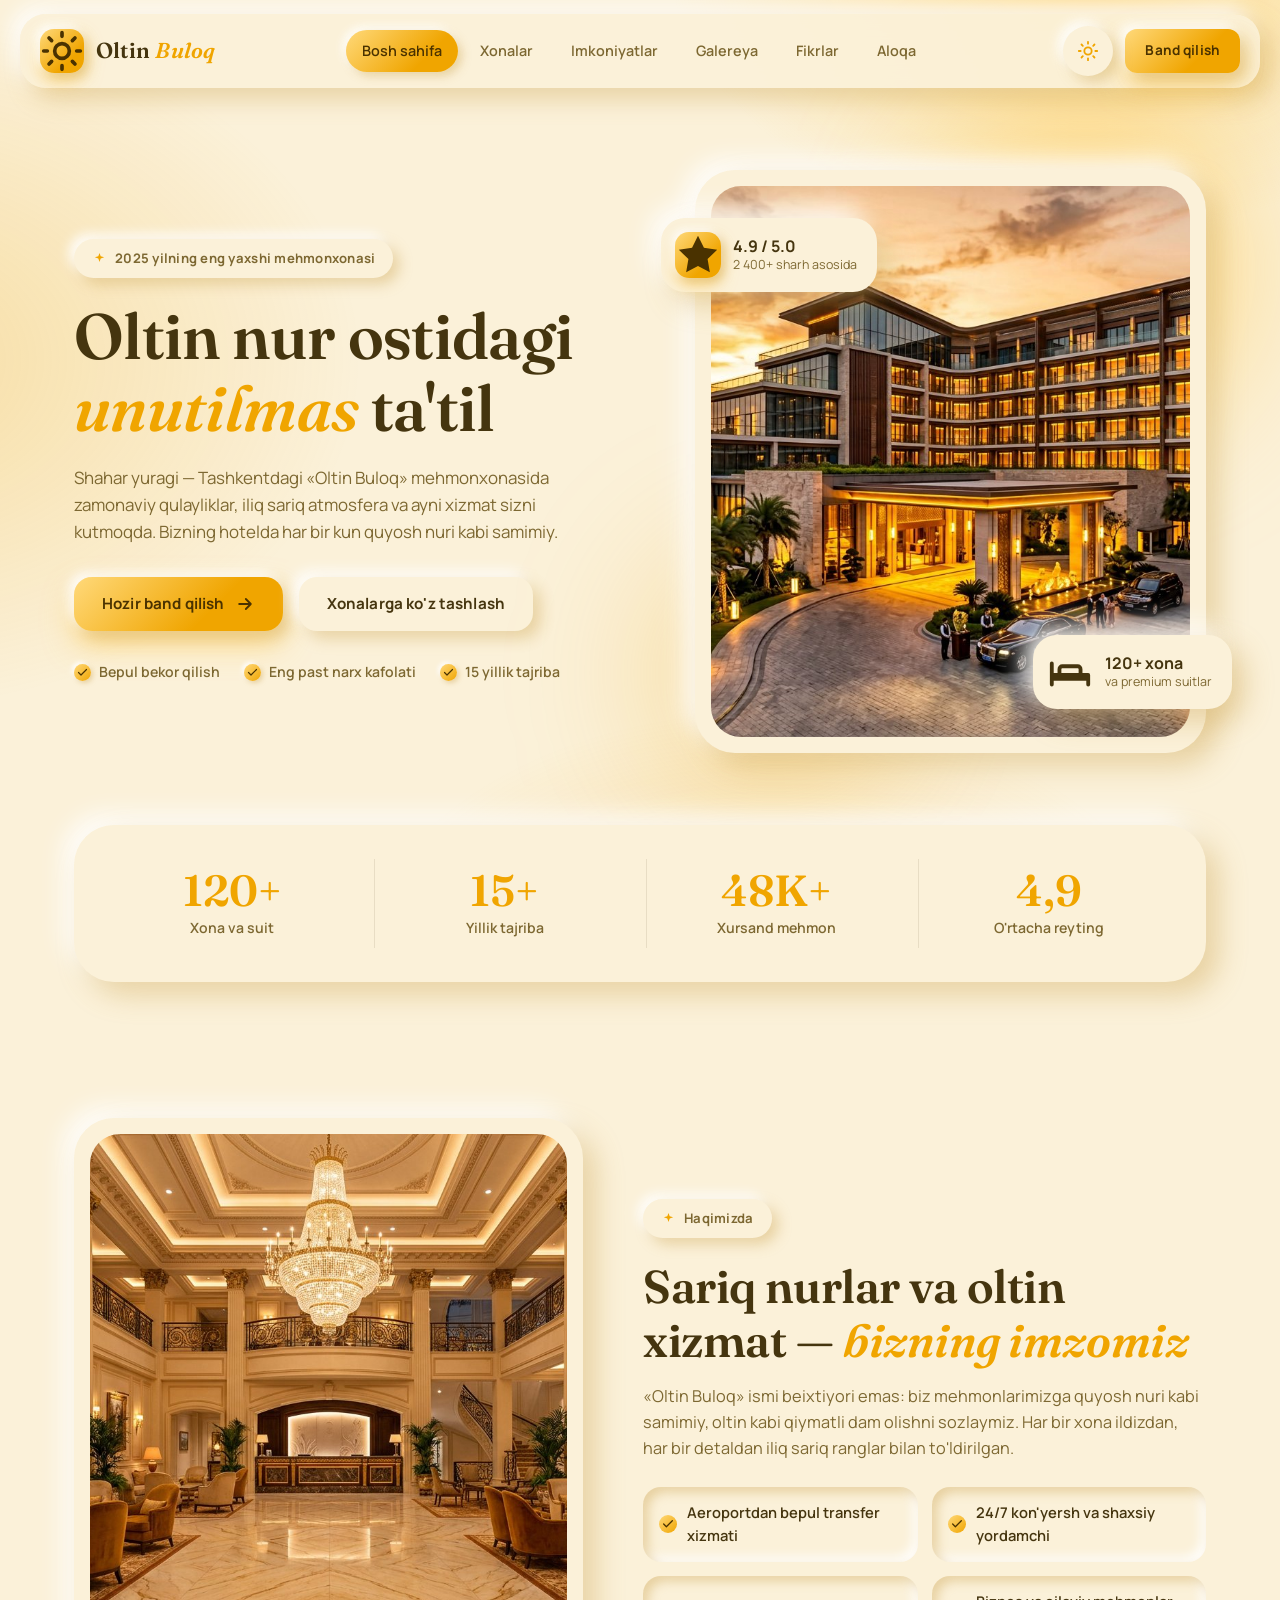
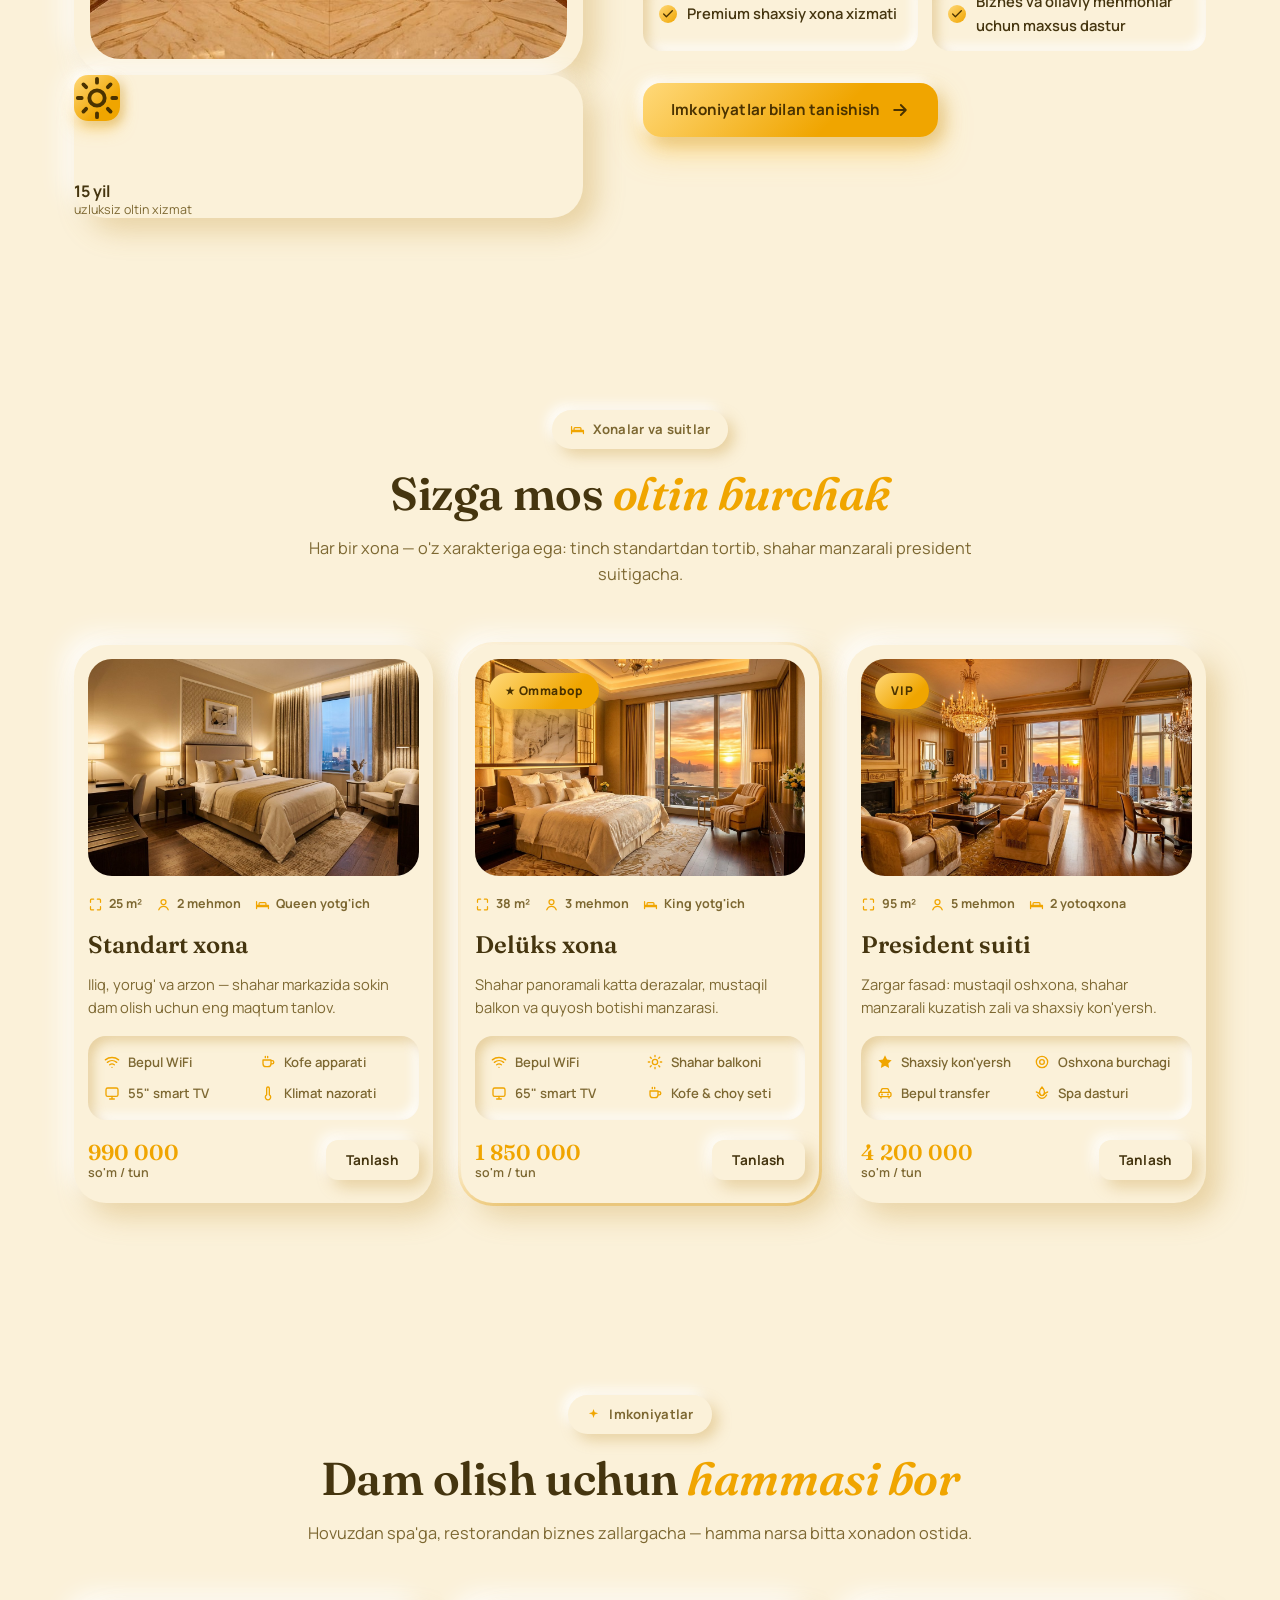
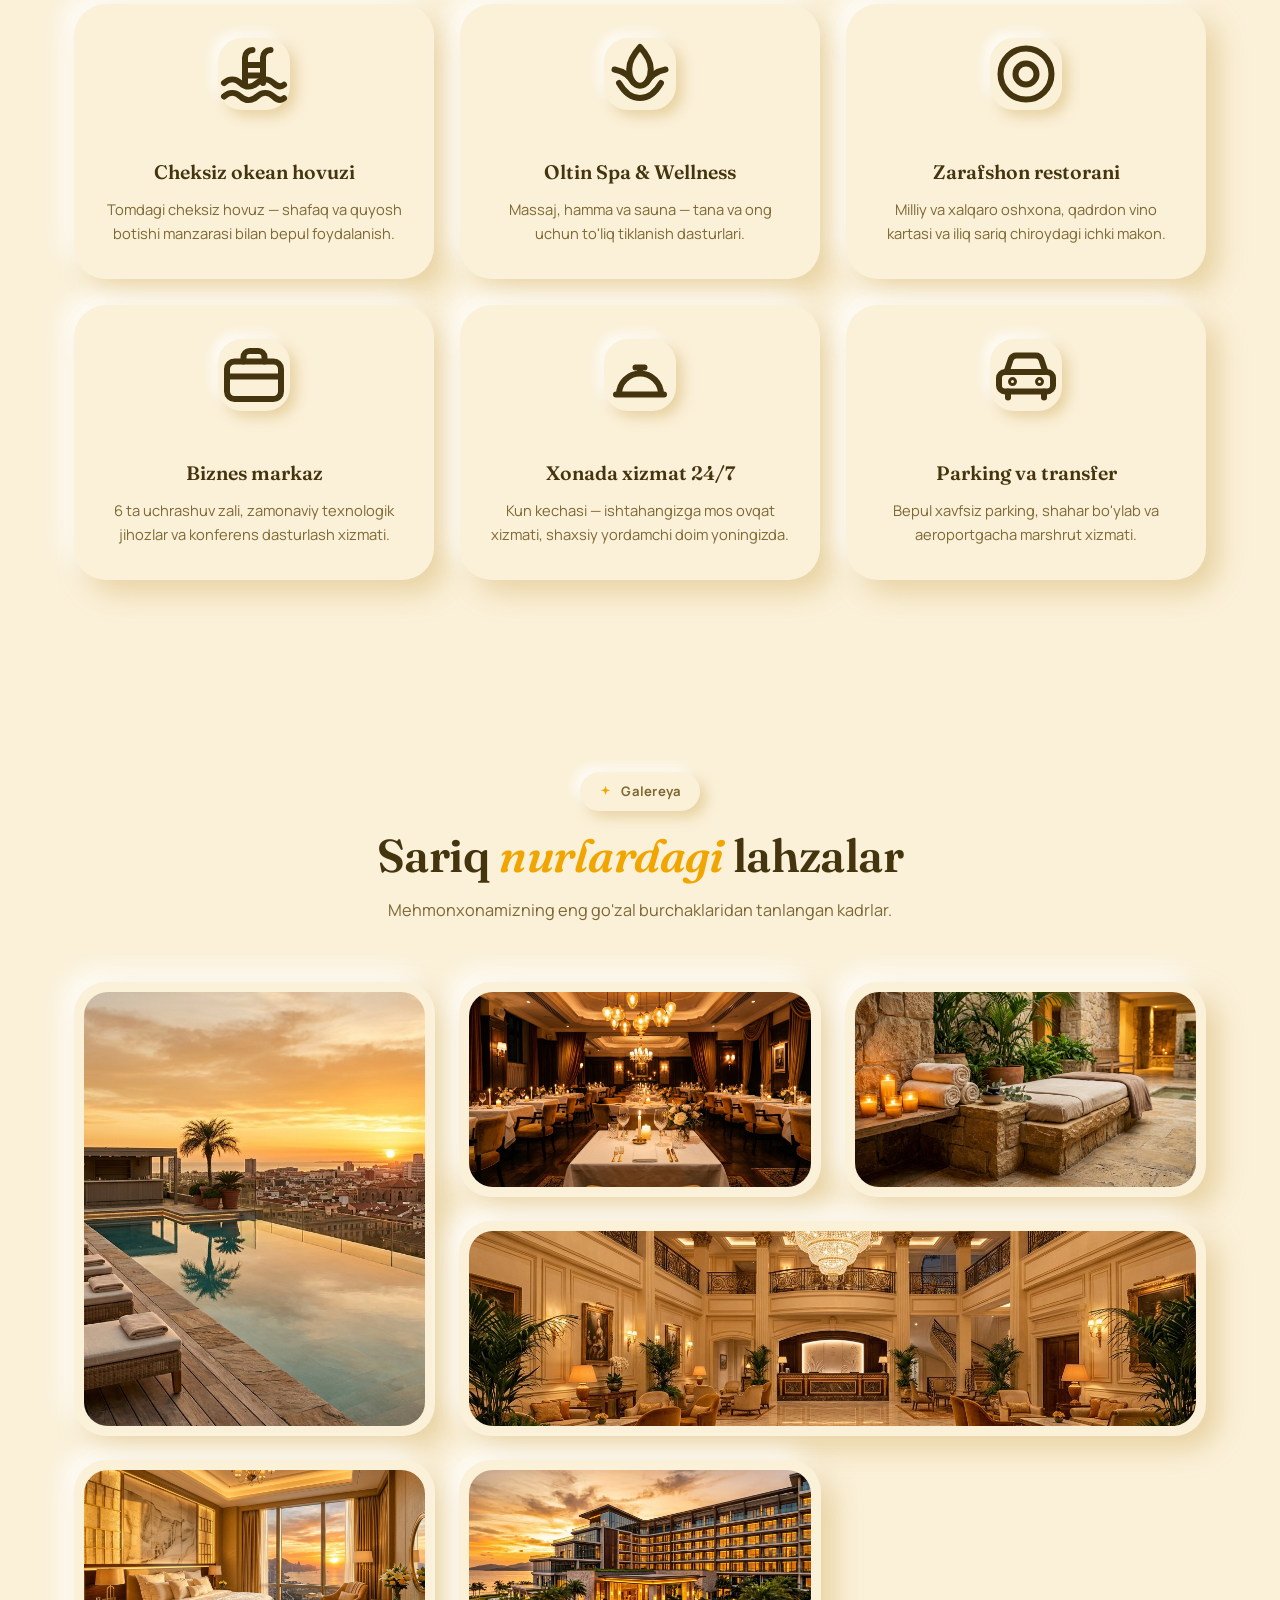
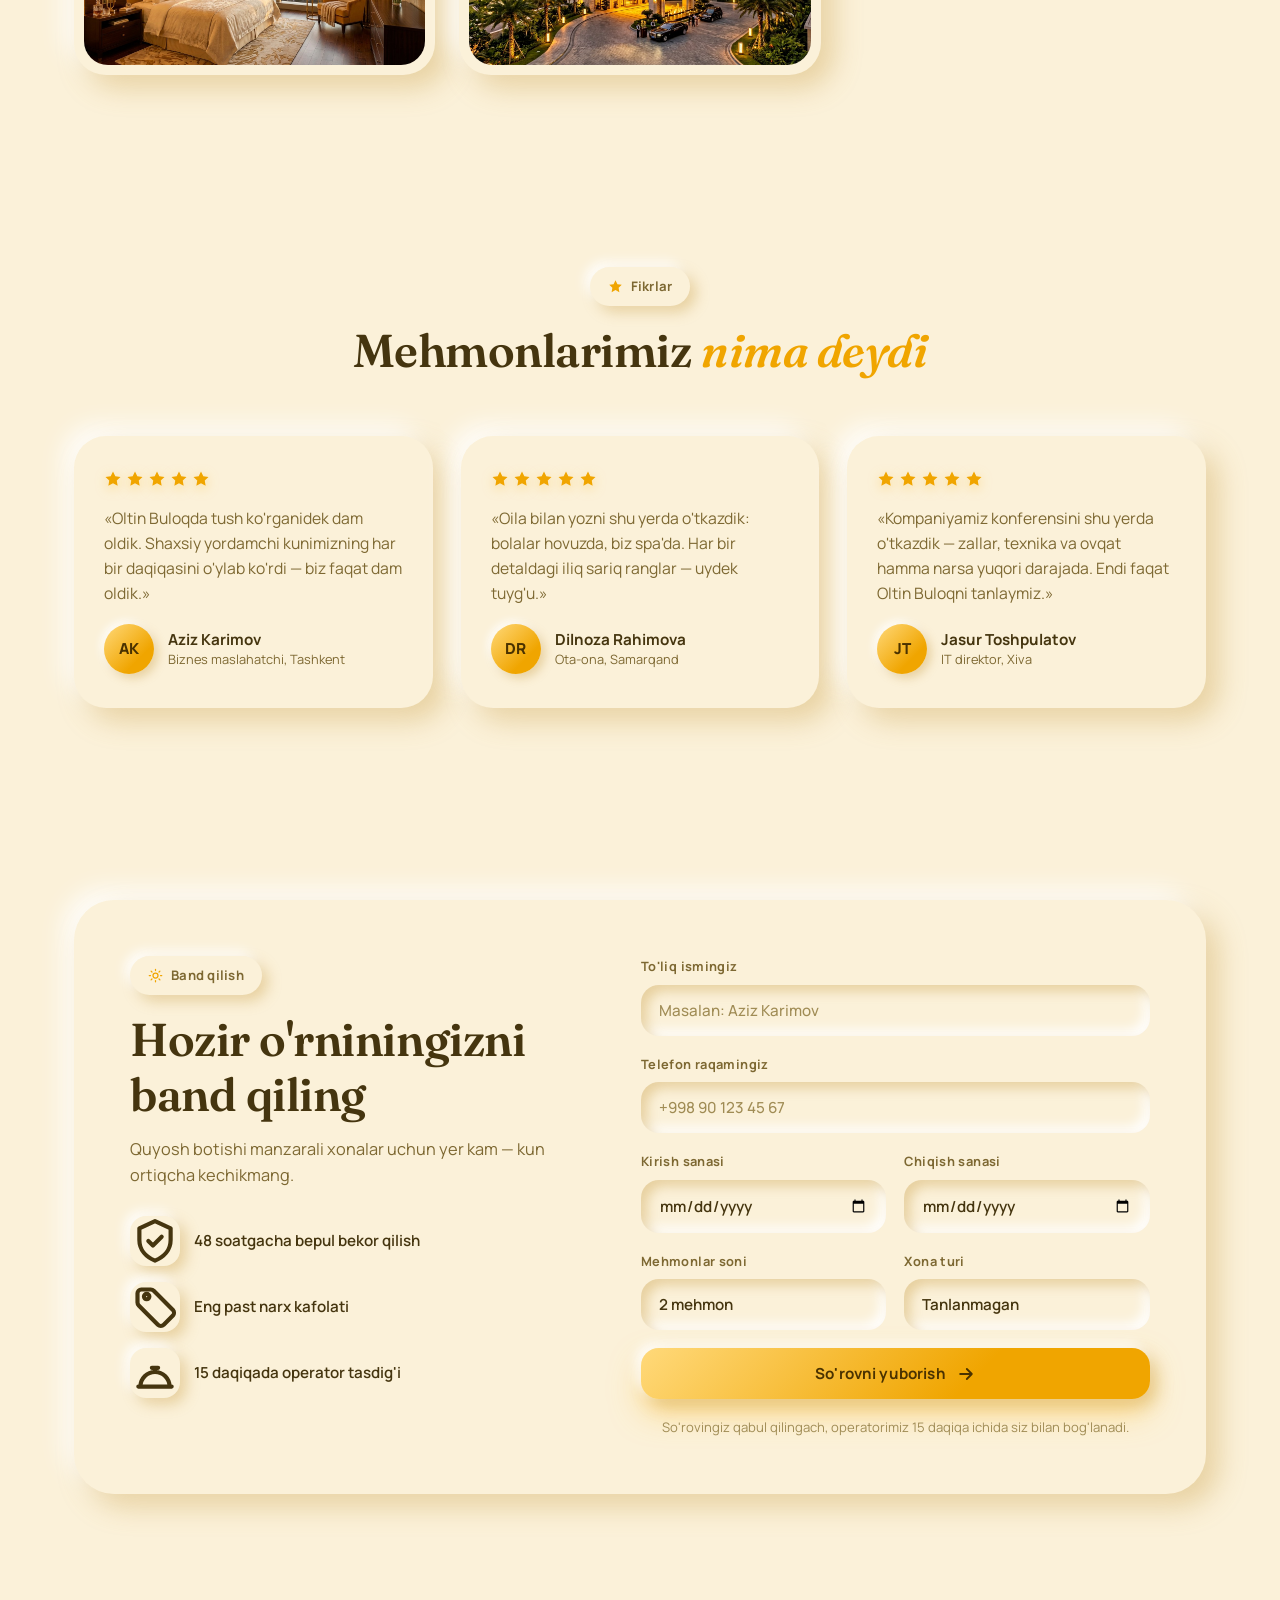
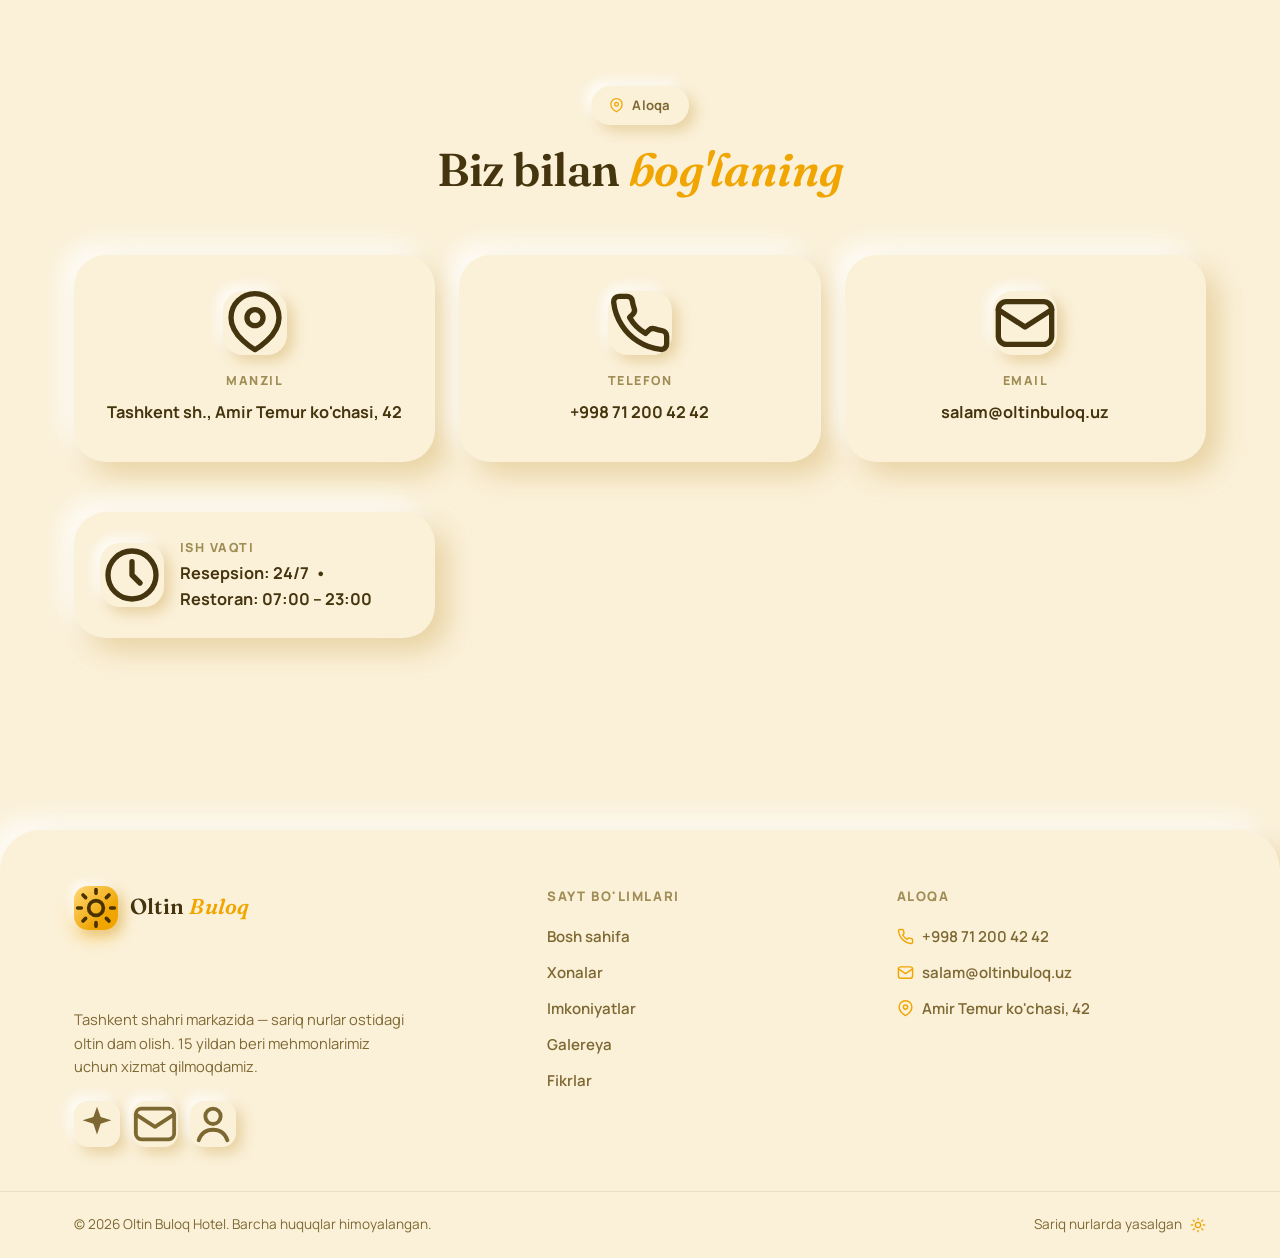
==== hotel-portfolio/index.html @ 134f5923 "feat: add Oltin Buloq hotel portfolio website (Soft UI, light/dark theme) - Soft UI (neumorphism) de" ====
<!DOCTYPE html>
<html lang="uz" data-theme="light">
<head>
  <meta charset="UTF-8">
  <meta name="viewport" content="width=device-width, initial-scale=1.0">
  <title>Oltin Buloq — Premium Mehmonxona | Tashkent</title>
  <meta name="description" content="Oltin Buloq — Tashkentdagi premium mehmonxona. Zamonaviy qulayliklar, iliq sariq atmosfera va oltin xizmat.">
  <meta name="theme-color" id="metaTheme" content="#FBF1D9">
  <link rel="icon" href="data:image/svg+xml,%3Csvg xmlns='http://www.w3.org/2000/svg' viewBox='0 0 100 100'%3E%3Ctext y='0.9em' font-size='90'%3E🌞%3C/text%3E%3C/svg%3E">
  <link rel="preconnect" href="https://fonts.googleapis.com">
  <link rel="preconnect" href="https://fonts.gstatic.com" crossorigin>
  <link href="https://fonts.googleapis.com/css2?family=Fraunces:ital,opsz,wght@0,9..144,400;0,9..144,500;0,9..144,600;1,9..144,400;1,9..144,500&family=Manrope:wght@400;500;600;700;800&display=swap" rel="stylesheet">
  <link rel="stylesheet" href="css/styles.css">
</head>
<body>

  <!-- SVG ICON LIBRARY -->
  <svg xmlns="http://www.w3.org/2000/svg" style="display:none" aria-hidden="true">
    <symbol id="i-sun" viewBox="0 0 24 24"><g fill="none" stroke="currentColor" stroke-width="2" stroke-linecap="round" stroke-linejoin="round"><circle cx="12" cy="12" r="4"/><path d="M12 2v2M12 20v2M4.93 4.93l1.41 1.41M17.66 17.66l1.41 1.41M2 12h2M20 12h2M4.93 19.07l1.41-1.41M17.66 6.34l1.41-1.41"/></g></symbol>
    <symbol id="i-moon" viewBox="0 0 24 24"><path fill="none" stroke="currentColor" stroke-width="2" stroke-linecap="round" stroke-linejoin="round" d="M21 12.79A9 9 0 1 1 11.21 3 7 7 0 0 0 21 12.79z"/></symbol>
    <symbol id="i-star" viewBox="0 0 24 24"><path fill="currentColor" d="M12 2l3.09 6.26L22 9.27l-5 4.87 1.18 6.88L12 17.77l-6.18 3.25L7 14.14 2 9.27l6.91-1.01L12 2z"/></symbol>
    <symbol id="i-sparkle" viewBox="0 0 24 24"><path fill="currentColor" d="M12 3l1.9 5.4L19.5 10l-5.6 1.9L12 17.5l-1.9-5.6L4.5 10l5.6-1.6L12 3z"/></symbol>
    <symbol id="i-check" viewBox="0 0 24 24"><path fill="none" stroke="currentColor" stroke-width="2.4" stroke-linecap="round" stroke-linejoin="round" d="M20 6L9 17l-5-5"/></symbol>
    <symbol id="i-arrow" viewBox="0 0 24 24"><path fill="none" stroke="currentColor" stroke-width="2.2" stroke-linecap="round" stroke-linejoin="round" d="M5 12h14M13 6l6 6-6 6"/></symbol>
    <symbol id="i-pin" viewBox="0 0 24 24"><g fill="none" stroke="currentColor" stroke-width="2" stroke-linecap="round" stroke-linejoin="round"><path d="M21 10c0 7-9 12-9 12S3 17 3 10a9 9 0 0 1 18 0z"/><circle cx="12" cy="10" r="3"/></g></symbol>
    <symbol id="i-phone" viewBox="0 0 24 24"><path fill="none" stroke="currentColor" stroke-width="2" stroke-linecap="round" stroke-linejoin="round" d="M22 16.92v3a2 2 0 0 1-2.18 2 19.79 19.79 0 0 1-8.63-3.07 19.5 19.5 0 0 1-6-6A19.79 19.79 0 0 1 2.12 4.18 2 2 0 0 1 4.11 2h3a2 2 0 0 1 2 1.72c.13.96.36 1.9.7 2.81a2 2 0 0 1-.45 2.11L8.09 9.91a16 16 0 0 0 6 6l1.27-1.27a2 2 0 0 1 2.11-.45c.91.34 1.85.57 2.81.7A2 2 0 0 1 22 16.92z"/></symbol>
    <symbol id="i-mail" viewBox="0 0 24 24"><g fill="none" stroke="currentColor" stroke-width="2" stroke-linecap="round" stroke-linejoin="round"><rect x="2" y="4" width="20" height="16" rx="3"/><path d="M22 7l-10 6.5L2 7"/></g></symbol>
    <symbol id="i-clock" viewBox="0 0 24 24"><g fill="none" stroke="currentColor" stroke-width="2" stroke-linecap="round" stroke-linejoin="round"><circle cx="12" cy="12" r="9"/><path d="M12 7v5l3 3"/></g></symbol>
    <symbol id="i-pool" viewBox="0 0 24 24"><g fill="none" stroke="currentColor" stroke-width="2" stroke-linecap="round" stroke-linejoin="round"><path d="M2 15c1.7-1.6 3.8-1.6 5.5 0s3.8 1.6 5.5 0 3.8-1.6 5.5 0 2.8 1.2 3.5.6M2 19.5c1.7-1.6 3.8-1.6 5.5 0s3.8 1.6 5.5 0 3.8-1.6 5.5 0 2.8 1.2 3.5.6"/><path d="M9 15V6.5A2.5 2.5 0 0 1 11.5 4M15 15V6.5A2.5 2.5 0 0 1 17.5 4M9 9h6M9 12.5h6"/></g></symbol>
    <symbol id="i-spa" viewBox="0 0 24 24"><g fill="none" stroke="currentColor" stroke-width="2" stroke-linecap="round" stroke-linejoin="round"><path d="M12 3c2.4 2.7 3.6 5.1 3.6 7.3 0 3.2-1.6 5.6-3.6 5.6s-3.6-2.4-3.6-5.6C8.4 8.1 9.6 5.7 12 3z"/><path d="M3.5 10.5c2.9.6 5 2.1 6.2 4.3M20.5 10.5c-2.9.6-5 2.1-6.2 4.3"/><path d="M5 15c1.9 3.3 4.3 5 7 5s5.1-1.7 7-5"/></g></symbol>
    <symbol id="i-dining" viewBox="0 0 24 24"><g fill="none" stroke="currentColor" stroke-width="2" stroke-linecap="round" stroke-linejoin="round"><circle cx="12" cy="12" r="8.5"/><circle cx="12" cy="12" r="3.5"/></g></symbol>
    <symbol id="i-briefcase" viewBox="0 0 24 24"><g fill="none" stroke="currentColor" stroke-width="2" stroke-linecap="round" stroke-linejoin="round"><rect x="3" y="7.5" width="18" height="12.5" rx="2.5"/><path d="M8.5 7.5V6a2 2 0 0 1 2-2h3a2 2 0 0 1 2 2v1.5M3 12.5h18"/></g></symbol>
    <symbol id="i-bed" viewBox="0 0 24 24"><g fill="none" stroke="currentColor" stroke-width="2" stroke-linecap="round" stroke-linejoin="round"><path d="M2.5 18.5v-11M2.5 13.5h19v5M2.5 15.5h19"/><path d="M6.5 13.5v-3a1.5 1.5 0 0 1 1.5-1.5h8a1.5 1.5 0 0 1 1.5 1.5v3"/></g></symbol>
    <symbol id="i-wifi" viewBox="0 0 24 24"><g fill="none" stroke="currentColor" stroke-width="2" stroke-linecap="round" stroke-linejoin="round"><path d="M5 12.55a11 11 0 0 1 14.08 0M8.53 16.11a6 6 0 0 1 6.95 0M2 8.82a16 16 0 0 1 20 0"/><path d="M12 20h.01"/></g></symbol>
    <symbol id="i-car" viewBox="0 0 24 24"><g fill="none" stroke="currentColor" stroke-width="2" stroke-linecap="round" stroke-linejoin="round"><path d="M5.5 11l1.4-4.2A2 2 0 0 1 8.8 5.5h6.4a2 2 0 0 1 1.9 1.3L18.5 11"/><rect x="3" y="11" width="18" height="6.5" rx="2"/><path d="M6 17.5v2M18 17.5v2"/><circle cx="7.5" cy="14.2" r="0.5"/><circle cx="16.5" cy="14.2" r="0.5"/></g></symbol>
    <symbol id="i-user" viewBox="0 0 24 24"><g fill="none" stroke="currentColor" stroke-width="2" stroke-linecap="round" stroke-linejoin="round"><circle cx="12" cy="8" r="4"/><path d="M4.5 20.5c1.2-3.6 4.1-5.5 7.5-5.5s6.3 1.9 7.5 5.5"/></g></symbol>
    <symbol id="i-shield" viewBox="0 0 24 24"><g fill="none" stroke="currentColor" stroke-width="2" stroke-linecap="round" stroke-linejoin="round"><path d="M12 2.5l7.5 3.4v5.6c0 4.8-3.3 8.2-7.5 9.9-4.2-1.7-7.5-5.1-7.5-9.9V5.9L12 2.5z"/><path d="M8.8 12l2.2 2.2 4.2-4.2"/></g></symbol>
    <symbol id="i-tag" viewBox="0 0 24 24"><g fill="none" stroke="currentColor" stroke-width="2" stroke-linecap="round" stroke-linejoin="round"><path d="M20.6 13.4L11.4 4.2A2 2 0 0 0 9.9 3.6H5.4a1.8 1.8 0 0 0-1.8 1.8v4.5c0 .5.2 1 .6 1.4l9.2 9.2a2 2 0 0 0 2.8 0l4.4-4.4a2 2 0 0 0 0-2.7z"/><circle cx="8" cy="7" r="1.3"/></g></symbol>
    <symbol id="i-bell" viewBox="0 0 24 24"><g fill="none" stroke="currentColor" stroke-width="2" stroke-linecap="round" stroke-linejoin="round"><path d="M4 18.5h16M5 18.5a7 7 0 0 1 14 0M12 11.5V9.5M10.5 9.5h3"/></g></symbol>
    <symbol id="i-size" viewBox="0 0 24 24"><g fill="none" stroke="currentColor" stroke-width="2" stroke-linecap="round" stroke-linejoin="round"><path d="M9 3.5H5.5A1.5 1.5 0 0 0 4 5v3.5M15 3.5h3.5A1.5 1.5 0 0 1 20 5v3.5M9 20.5H5.5A1.5 1.5 0 0 1 4 19v-3.5M15 20.5h3.5a1.5 1.5 0 0 0 1.5-1.5v-3.5"/></g></symbol>
    <symbol id="i-coffee" viewBox="0 0 24 24"><g fill="none" stroke="currentColor" stroke-width="2" stroke-linecap="round" stroke-linejoin="round"><path d="M4.5 9h12v5.5a4.5 4.5 0 0 1-4.5 4.5H9a4.5 4.5 0 0 1-4.5-4.5V9zM16.5 10h1.8a2.4 2.4 0 0 1 0 4.8h-1.8M8 3.5v2M11.5 3.5v2"/></g></symbol>
    <symbol id="i-tv" viewBox="0 0 24 24"><g fill="none" stroke="currentColor" stroke-width="2" stroke-linecap="round" stroke-linejoin="round"><rect x="3" y="4.5" width="18" height="12.5" rx="2.5"/><path d="M8.5 21h7M12 17v4"/></g></symbol>
    <symbol id="i-snow" viewBox="0 0 24 24"><g fill="none" stroke="currentColor" stroke-width="2" stroke-linecap="round" stroke-linejoin="round"><path d="M14 14.76V5a2 2 0 0 0-4 0v9.76a4 4 0 1 0 4 0z"/></g></symbol>
    <symbol id="i-menu" viewBox="0 0 24 24"><g fill="none" stroke="currentColor" stroke-width="2.2" stroke-linecap="round"><path d="M4 7h16M4 12h16M4 17h10"/></g></symbol>
    <symbol id="i-close" viewBox="0 0 24 24"><g fill="none" stroke="currentColor" stroke-width="2.2" stroke-linecap="round"><path d="M6 6l12 12M18 6L6 18"/></g></symbol>
  </svg>

  <!-- HEADER -->
  <header class="site-header" id="siteHeader">
    <div class="header-inner">
      <a href="#bosh" class="brand" aria-label="Oltin Buloq bosh sahifa">
        <span class="brand-icon"><svg><use href="#i-sun"/></svg></span>
        <span class="brand-text">Oltin <em>Buloq</em></span>
      </a>
      <nav class="main-nav" id="mainNav" aria-label="Asosiy menyu">
        <a href="#bosh" class="nav-link active">Bosh sahifa</a>
        <a href="#xonalar" class="nav-link">Xonalar</a>
        <a href="#imkoniyatlar" class="nav-link">Imkoniyatlar</a>
        <a href="#galereya" class="nav-link">Galereya</a>
        <a href="#fikrlar" class="nav-link">Fikrlar</a>
        <a href="#aloqa" class="nav-link">Aloqa</a>
      </nav>
      <div class="header-actions">
        <button class="theme-toggle soft-btn" id="themeToggle" aria-label="Kun/tun rejimini almashtirish" title="Rejimni almashtirish">
          <svg class="ic ic-sun"><use href="#i-sun"/></svg>
          <svg class="ic ic-moon"><use href="#i-moon"/></svg>
        </button>
        <a href="#band" class="btn btn-primary btn-sm hide-sm">Band qilish</a>
        <button class="nav-burger soft-btn" id="navBurger" aria-label="Menyuni ochish" aria-expanded="false">
          <svg class="ic ic-open"><use href="#i-menu"/></svg>
          <svg class="ic ic-shut"><use href="#i-close"/></svg>
        </button>
      </div>
    </div>
  </header>

  <main>
    <!-- HERO -->
    <section class="hero" id="bosh">
      <div class="container hero-grid">
        <div class="hero-copy reveal">
          <span class="pill-badge soft-btn">
            <svg class="ic"><use href="#i-sparkle"/></svg>
            2025 yilning eng yaxshi mehmonxonasi
          </span>
          <h1 class="hero-title">Oltin nur ostidagi
            <span class="accent-word">unutilmas</span> ta'til</h1>
          <p class="hero-text">
            Shahar yuragi — Tashkentdagi «Oltin Buloq» mehmonxonasida zamonaviy qulayliklar,
            iliq sariq atmosfera va ayni xizmat sizni kutmoqda. Bizning hotelda har bir kun
            quyosh nuri kabi samimiy.
          </p>
          <div class="hero-actions">
            <a href="#band" class="btn btn-primary">
              Hozir band qilish <svg class="ic"><use href="#i-arrow"/></svg>
            </a>
            <a href="#xonalar" class="btn btn-soft">Xonalarga ko'z tashlash</a>
          </div>
          <ul class="hero-trust">
            <li><svg class="ic"><use href="#i-check"/></svg> Bepul bekor qilish</li>
            <li><svg class="ic"><use href="#i-check"/></svg> Eng past narx kafolati</li>
            <li><svg class="ic"><use href="#i-check"/></svg> 15 yillik tajriba</li>
          </ul>
        </div>

        <div class="hero-visual reveal delay-1">
          <div class="hero-frame soft-panel">
            <img src="images/hero.jpg" alt="Oltin Buloq mehmonxonasining quyosh botishidagi fasadi" class="hero-img">
          </div>
          <div class="float-card float-card-rating soft-panel">
            <span class="float-ic gold"><svg><use href="#i-star"/></svg></span>
            <span class="float-body"><b>4.9 / 5.0</b><small>2 400+ sharh asosida</small></span>
          </div>
          <div class="float-card float-card-rooms soft-panel">
            <span class="float-ic"><svg><use href="#i-bed"/></svg></span>
            <span class="float-body"><b>120+ xona</b><small>va premium suitlar</small></span>
          </div>
          <span class="hero-blob hero-blob-1" aria-hidden="true"></span>
          <span class="hero-blob hero-blob-2" aria-hidden="true"></span>
        </div>
      </div>

      <!-- STATS -->
      <div class="container">
        <div class="stats soft-panel reveal delay-2">
          <div class="stat">
            <span class="stat-num" data-count="120" data-suffix="+">0</span>
            <span class="stat-label">Xona va suit</span>
          </div>
          <div class="stat">
            <span class="stat-num" data-count="15" data-suffix="+">0</span>
            <span class="stat-label">Yillik tajriba</span>
          </div>
          <div class="stat">
            <span class="stat-num" data-count="48" data-suffix="K+">0</span>
            <span class="stat-label">Xursand mehmon</span>
          </div>
          <div class="stat">
            <span class="stat-num" data-count="4.9" data-decimals="1">0</span>
            <span class="stat-label">O'rtacha reyting</span>
          </div>
        </div>
      </div>
    </section>

    <!-- ABOUT -->
    <section class="section" id="haq">
      <div class="container about-grid">
        <div class="about-visual reveal">
          <div class="about-frame soft-panel">
            <img src="images/lobby.jpg" alt="Oltin Buloq mehmonxonasining zargar qabulxona zali">
          </div>
          <div class="about-badge soft-panel">
            <span class="float-ic gold"><svg><use href="#i-sun"/></svg></span>
            <span class="float-body"><b>15 yil</b><small>uzluksiz oltin xizmat</small></span>
          </div>
        </div>
        <div class="about-copy reveal delay-1">
          <span class="section-label soft-btn"><svg class="ic"><use href="#i-sparkle"/></svg> Haqimizda</span>
          <h2 class="section-title">Sariq nurlar va oltin xizmat — <span class="accent-word">bizning imzomiz</span></h2>
          <p class="section-text">
            «Oltin Buloq» ismi beixtiyori emas: biz mehmonlarimizga quyosh nuri kabi samimiy,
            oltin kabi qiymatli dam olishni sozlaymiz. Har bir xona ildizdan, har bir detaldan
            iliq sariq ranglar bilan to'ldirilgan.
          </p>
          <ul class="about-list">
            <li class="soft-item"><svg class="ic"><use href="#i-check"/></svg> Aeroportdan bepul transfer xizmati</li>
            <li class="soft-item"><svg class="ic"><use href="#i-check"/></svg> 24/7 kon'yersh va shaxsiy yordamchi</li>
            <li class="soft-item"><svg class="ic"><use href="#i-check"/></svg> Premium shaxsiy xona xizmati</li>
            <li class="soft-item"><svg class="ic"><use href="#i-check"/></svg> Biznes va oilaviy mehmonlar uchun maxsus dastur</li>
          </ul>
          <a href="#imkoniyatlar" class="btn btn-primary">
            Imkoniyatlar bilan tanishish <svg class="ic"><use href="#i-arrow"/></svg>
          </a>
        </div>
      </div>
    </section>

    <!-- ROOMS -->
    <section class="section" id="xonalar">
      <div class="container">
        <div class="section-head reveal">
          <span class="section-label soft-btn"><svg class="ic"><use href="#i-bed"/></svg> Xonalar va suitlar</span>
          <h2 class="section-title">Sizga mos <span class="accent-word">oltin burchak</span></h2>
          <p class="section-text">Har bir xona — o'z xarakteriga ega: tinch standartdan tortib, shahar manzarali president suitigacha.</p>
        </div>

        <div class="rooms-grid">
          <!-- Room 1 -->
          <article class="room-card soft-panel reveal">
            <div class="room-img-wrap">
              <img src="images/room-standard.jpg" alt="Standart xona ichki dizayni">
            </div>
            <div class="room-body">
              <div class="room-meta">
                <span class="room-meta-item"><svg class="ic"><use href="#i-size"/></svg> 25 m²</span>
                <span class="room-meta-item"><svg class="ic"><use href="#i-user"/></svg> 2 mehmon</span>
                <span class="room-meta-item"><svg class="ic"><use href="#i-bed"/></svg> Queen yotg'ich</span>
              </div>
              <h3 class="room-name">Standart xona</h3>
              <p class="room-desc">Iliq, yorug' va arzon — shahar markazida sokin dam olish uchun eng maqtum tanlov.</p>
              <ul class="room-feats">
                <li><svg class="ic"><use href="#i-wifi"/></svg> Bepul WiFi</li>
                <li><svg class="ic"><use href="#i-coffee"/></svg> Kofe apparati</li>
                <li><svg class="ic"><use href="#i-tv"/></svg> 55" smart TV</li>
                <li><svg class="ic"><use href="#i-snow"/></svg> Klimat nazorati</li>
              </ul>
              <div class="room-foot">
                <div class="room-price"><b>990 000</b><small>so'm / tun</small></div>
                <button class="btn btn-soft btn-sm room-select" data-room="standart">Tanlash</button>
              </div>
            </div>
          </article>

          <!-- Room 2 -->
          <article class="room-card soft-panel reveal delay-1 popular">
            <span class="room-tag soft-btn">★ Ommabop</span>
            <div class="room-img-wrap">
              <img src="images/room-deluxe.jpg" alt="Delüks xona ichki dizayni">
            </div>
            <div class="room-body">
              <div class="room-meta">
                <span class="room-meta-item"><svg class="ic"><use href="#i-size"/></svg> 38 m²</span>
                <span class="room-meta-item"><svg class="ic"><use href="#i-user"/></svg> 3 mehmon</span>
                <span class="room-meta-item"><svg class="ic"><use href="#i-bed"/></svg> King yotg'ich</span>
              </div>
              <h3 class="room-name">Delüks xona</h3>
              <p class="room-desc">Shahar panoramali katta derazalar, mustaqil balkon va quyosh botishi manzarasi.</p>
              <ul class="room-feats">
                <li><svg class="ic"><use href="#i-wifi"/></svg> Bepul WiFi</li>
                <li><svg class="ic"><use href="#i-sun"/></svg> Shahar balkoni</li>
                <li><svg class="ic"><use href="#i-tv"/></svg> 65" smart TV</li>
                <li><svg class="ic"><use href="#i-coffee"/></svg> Kofe & choy seti</li>
              </ul>
              <div class="room-foot">
                <div class="room-price"><b>1 850 000</b><small>so'm / tun</small></div>
                <button class="btn btn-soft btn-sm room-select" data-room="deluks">Tanlash</button>
              </div>
            </div>
          </article>

          <!-- Room 3 -->
          <article class="room-card soft-panel reveal delay-2">
            <span class="room-tag room-tag-vip soft-btn">VIP</span>
            <div class="room-img-wrap">
              <img src="images/room-presidential.jpg" alt="President suiti ichki dizayni">
            </div>
            <div class="room-body">
              <div class="room-meta">
                <span class="room-meta-item"><svg class="ic"><use href="#i-size"/></svg> 95 m²</span>
                <span class="room-meta-item"><svg class="ic"><use href="#i-user"/></svg> 5 mehmon</span>
                <span class="room-meta-item"><svg class="ic"><use href="#i-bed"/></svg> 2 yotoqxona</span>
              </div>
              <h3 class="room-name">President suiti</h3>
              <p class="room-desc">Zargar fasad: mustaqil oshxona, shahar manzarali kuzatish zali va shaxsiy kon'yersh.</p>
              <ul class="room-feats">
                <li><svg class="ic"><use href="#i-star"/></svg> Shaxsiy kon'yersh</li>
                <li><svg class="ic"><use href="#i-dining"/></svg> Oshxona burchagi</li>
                <li><svg class="ic"><use href="#i-car"/></svg> Bepul transfer</li>
                <li><svg class="ic"><use href="#i-spa"/></svg> Spa dasturi</li>
              </ul>
              <div class="room-foot">
                <div class="room-price"><b>4 200 000</b><small>so'm / tun</small></div>
                <button class="btn btn-soft btn-sm room-select" data-room="president">Tanlash</button>
              </div>
            </div>
          </article>
        </div>
      </div>
    </section>

    <!-- AMENITIES -->
    <section class="section" id="imkoniyatlar">
      <div class="container">
        <div class="section-head reveal">
          <span class="section-label soft-btn"><svg class="ic"><use href="#i-sparkle"/></svg> Imkoniyatlar</span>
          <h2 class="section-title">Dam olish uchun <span class="accent-word">hammasi bor</span></h2>
          <p class="section-text">Hovuzdan spa'ga, restorandan biznes zallargacha — hamma narsa bitta xonadon ostida.</p>
        </div>
        <div class="amenities-grid">
          <div class="amenity-card soft-panel reveal">
            <span class="amenity-ic soft-btn"><svg><use href="#i-pool"/></svg></span>
            <h3>Cheksiz okean hovuzi</h3>
            <p>Tomdagi cheksiz hovuz — shafaq va quyosh botishi manzarasi bilan bepul foydalanish.</p>
          </div>
          <div class="amenity-card soft-panel reveal delay-1">
            <span class="amenity-ic soft-btn"><svg><use href="#i-spa"/></svg></span>
            <h3>Oltin Spa &amp; Wellness</h3>
            <p>Massaj, hamma va sauna — tana va ong uchun to'liq tiklanish dasturlari.</p>
          </div>
          <div class="amenity-card soft-panel reveal delay-2">
            <span class="amenity-ic soft-btn"><svg><use href="#i-dining"/></svg></span>
            <h3>Zarafshon restorani</h3>
            <p>Milliy va xalqaro oshxona, qadrdon vino kartasi va iliq sariq chiroydagi ichki makon.</p>
          </div>
          <div class="amenity-card soft-panel reveal">
            <span class="amenity-ic soft-btn"><svg><use href="#i-briefcase"/></svg></span>
            <h3>Biznes markaz</h3>
            <p>6 ta uchrashuv zali, zamonaviy texnologik jihozlar va konferens dasturlash xizmati.</p>
          </div>
          <div class="amenity-card soft-panel reveal delay-1">
            <span class="amenity-ic soft-btn"><svg><use href="#i-bell"/></svg></span>
            <h3>Xonada xizmat 24/7</h3>
            <p>Kun kechasi — ishtahangizga mos ovqat xizmati, shaxsiy yordamchi doim yoningizda.</p>
          </div>
          <div class="amenity-card soft-panel reveal delay-2">
            <span class="amenity-ic soft-btn"><svg><use href="#i-car"/></svg></span>
            <h3>Parking va transfer</h3>
            <p>Bepul xavfsiz parking, shahar bo'ylab va aeroportgacha marshrut xizmati.</p>
          </div>
        </div>
      </div>
    </section>

    <!-- GALLERY -->
    <section class="section" id="galereya">
      <div class="container">
        <div class="section-head reveal">
          <span class="section-label soft-btn"><svg class="ic"><use href="#i-sparkle"/></svg> Galereya</span>
          <h2 class="section-title">Sariq <span class="accent-word">nurlardagi</span> lahzalar</h2>
          <p class="section-text">Mehmonxonamizning eng go'zal burchaklaridan tanlangan kadrlar.</p>
        </div>
        <div class="gallery-grid">
          <figure class="g-item soft-panel g-tall reveal">
            <img src="images/pool.jpg" alt="Quyosh botishidagi cheksiz okean hovuzi">
            <figcaption>Cheksiz okean hovuzi</figcaption>
          </figure>
          <figure class="g-item soft-panel reveal delay-1">
            <img src="images/restaurant.jpg" alt="Zarafshon restorani ichki makoni">
            <figcaption>Zarafshon restorani</figcaption>
          </figure>
          <figure class="g-item soft-panel reveal delay-2">
            <img src="images/spa.jpg" alt="Oltin Spa va wellness markazi">
            <figcaption>Oltin Spa</figcaption>
          </figure>
          <figure class="g-item soft-panel g-wide reveal">
            <img src="images/lobby.jpg" alt="Zargar qabulxona zali">
            <figcaption>Zargar qabulxona</figcaption>
          </figure>
          <figure class="g-item soft-panel reveal delay-1">
            <img src="images/room-deluxe.jpg" alt="Delüks xona">
            <figcaption>Delüks xona</figcaption>
          </figure>
          <figure class="g-item soft-panel reveal delay-2">
            <img src="images/hero.jpg" alt="Mehmonxona fasadi quyosh botishida">
            <figcaption>Mehmonxona fasadi</figcaption>
          </figure>
        </div>
      </div>
    </section>

    <!-- TESTIMONIALS -->
    <section class="section" id="fikrlar">
      <div class="container">
        <div class="section-head reveal">
          <span class="section-label soft-btn"><svg class="ic"><use href="#i-star"/></svg> Fikrlar</span>
          <h2 class="section-title">Mehmonlarimiz <span class="accent-word">nima deydi</span></h2>
        </div>
        <div class="testi-grid">
          <article class="testi-card soft-panel reveal">
            <div class="testi-stars">
              <svg><use href="#i-star"/></svg><svg><use href="#i-star"/></svg><svg><use href="#i-star"/></svg><svg><use href="#i-star"/></svg><svg><use href="#i-star"/></svg>
            </div>
            <p class="testi-quote">«Oltin Buloqda tush ko'rganidek dam oldik. Shaxsiy yordamchi kunimizning har bir daqiqasini o'ylab ko'rdi — biz faqat dam oldik.»</p>
            <div class="testi-person">
              <span class="testi-avatar soft-btn">AK</span>
              <span class="testi-body"><b>Aziz Karimov</b><small>Biznes maslahatchi, Tashkent</small></span>
            </div>
          </article>
          <article class="testi-card soft-panel reveal delay-1">
            <div class="testi-stars">
              <svg><use href="#i-star"/></svg><svg><use href="#i-star"/></svg><svg><use href="#i-star"/></svg><svg><use href="#i-star"/></svg><svg><use href="#i-star"/></svg>
            </div>
            <p class="testi-quote">«Oila bilan yozni shu yerda o'tkazdik: bolalar hovuzda, biz spa'da. Har bir detaldagi iliq sariq ranglar — uydek tuyg'u.»</p>
            <div class="testi-person">
              <span class="testi-avatar soft-btn">DR</span>
              <span class="testi-body"><b>Dilnoza Rahimova</b><small>Ota-ona, Samarqand</small></span>
            </div>
          </article>
          <article class="testi-card soft-panel reveal delay-2">
            <div class="testi-stars">
              <svg><use href="#i-star"/></svg><svg><use href="#i-star"/></svg><svg><use href="#i-star"/></svg><svg><use href="#i-star"/></svg><svg><use href="#i-star"/></svg>
            </div>
            <p class="testi-quote">«Kompaniyamiz konferensini shu yerda o'tkazdik — zallar, texnika va ovqat hamma narsa yuqori darajada. Endi faqat Oltin Buloqni tanlaymiz.»</p>
            <div class="testi-person">
              <span class="testi-avatar soft-btn">JT</span>
              <span class="testi-body"><b>Jasur Toshpulatov</b><small>IT direktor, Xiva</small></span>
            </div>
          </article>
        </div>
      </div>
    </section>

    <!-- BOOKING -->
    <section class="section booking-section" id="band">
      <div class="container">
        <div class="booking-panel soft-panel reveal">
          <div class="booking-copy">
            <span class="section-label soft-btn"><svg class="ic"><use href="#i-sun"/></svg> Band qilish</span>
            <h2 class="section-title left">Hozir o'rniningizni<br>band qiling</h2>
            <p class="section-text">Quyosh botishi manzarali xonalar uchun yer kam — kun ortiqcha kechikmang.</p>
            <ul class="booking-perks">
              <li><span class="perk-ic soft-btn"><svg><use href="#i-shield"/></svg></span> 48 soatgacha bepul bekor qilish</li>
              <li><span class="perk-ic soft-btn"><svg><use href="#i-tag"/></svg></span> Eng past narx kafolati</li>
              <li><span class="perk-ic soft-btn"><svg><use href="#i-bell"/></svg></span> 15 daqiqada operator tasdig'i</li>
            </ul>
          </div>
          <form class="booking-form" id="bookingForm" novalidate>
            <div class="field">
              <label for="bName">To'liq ismingiz</label>
              <input type="text" id="bName" name="name" placeholder="Masalan: Aziz Karimov" required>
            </div>
            <div class="field">
              <label for="bPhone">Telefon raqamingiz</label>
              <input type="tel" id="bPhone" name="phone" placeholder="+998 90 123 45 67" required>
            </div>
            <div class="field-row">
              <div class="field">
                <label for="bIn">Kirish sanasi</label>
                <input type="date" id="bIn" name="checkin" required>
              </div>
              <div class="field">
                <label for="bOut">Chiqish sanasi</label>
                <input type="date" id="bOut" name="checkout" required>
              </div>
            </div>
            <div class="field-row">
              <div class="field">
                <label for="bGuests">Mehmonlar soni</label>
                <select id="bGuests" name="guests">
                  <option value="1">1 mehmon</option>
                  <option value="2" selected>2 mehmon</option>
                  <option value="3">3 mehmon</option>
                  <option value="4">4 mehmon</option>
                  <option value="5">5 mehmon</option>
                  <option value="6">6+ mehmon</option>
                </select>
              </div>
              <div class="field">
                <label for="bRoom">Xona turi</label>
                <select id="bRoom" name="room">
                  <option value="tanlanmagan">Tanlanmagan</option>
                  <option value="standart">Standart xona</option>
                  <option value="deluks">Delüks xona</option>
                  <option value="president">President suiti</option>
                </select>
              </div>
            </div>
            <button type="submit" class="btn btn-primary btn-block">
              So'rovni yuborish <svg class="ic"><use href="#i-arrow"/></svg>
            </button>
            <p class="form-note">So'rovingiz qabul qilingach, operatorimiz 15 daqiqa ichida siz bilan bog'lanadi.</p>
          </form>
        </div>
      </div>
    </section>

    <!-- CONTACT -->
    <section class="section" id="aloqa">
      <div class="container">
        <div class="section-head reveal">
          <span class="section-label soft-btn"><svg class="ic"><use href="#i-pin"/></svg> Aloqa</span>
          <h2 class="section-title">Biz bilan <span class="accent-word">bog'laning</span></h2>
        </div>
        <div class="contact-grid">
          <a href="https://maps.google.com/?q=Amir+Temur+street+42+Tashkent" target="_blank" rel="noopener" class="contact-card soft-panel reveal">
            <span class="contact-ic soft-btn"><svg><use href="#i-pin"/></svg></span>
            <span class="contact-label">Manzil</span>
            <span class="contact-value">Tashkent sh., Amir Temur ko'chasi, 42</span>
          </a>
          <a href="tel:+998712004242" class="contact-card soft-panel reveal delay-1">
            <span class="contact-ic soft-btn"><svg><use href="#i-phone"/></svg></span>
            <span class="contact-label">Telefon</span>
            <span class="contact-value">+998 71 200 42 42</span>
          </a>
          <a href="mailto:salam@oltinbuloq.uz" class="contact-card soft-panel reveal delay-2">
            <span class="contact-ic soft-btn"><svg><use href="#i-mail"/></svg></span>
            <span class="contact-label">Email</span>
            <span class="contact-value">salam@oltinbuloq.uz</span>
          </a>
          <div class="contact-hours soft-panel reveal">
            <span class="contact-ic soft-btn"><svg><use href="#i-clock"/></svg></span>
            <div class="contact-hours-body">
              <span class="contact-label">Ish vaqti</span>
              <span class="contact-value">Resepsion: 24/7 &nbsp;•&nbsp; Restoran: 07:00 – 23:00</span>
            </div>
          </div>
        </div>
      </div>
    </section>
  </main>

  <!-- FOOTER -->
  <footer class="site-footer soft-panel">
    <div class="container footer-grid">
      <div class="footer-brand">
        <a href="#bosh" class="brand">
          <span class="brand-icon"><svg><use href="#i-sun"/></svg></span>
          <span class="brand-text">Oltin <em>Buloq</em></span>
        </a>
        <p>Tashkent shahri markazida — sariq nurlar ostidagi oltin dam olish. 15 yildan beri mehmonlarimiz uchun xizmat qilmoqdamiz.</p>
        <div class="footer-social">
          <a href="#" class="social-btn soft-btn" aria-label="Instagram"><svg><use href="#i-sparkle"/></svg></a>
          <a href="#" class="social-btn soft-btn" aria-label="Telegram"><svg><use href="#i-mail"/></svg></a>
          <a href="#" class="social-btn soft-btn" aria-label="Facebook"><svg><use href="#i-user"/></svg></a>
        </div>
      </div>
      <nav class="footer-col" aria-label="Tezkor havolalar">
        <h4>Sayt bo'limlari</h4>
        <a href="#bosh">Bosh sahifa</a>
        <a href="#xonalar">Xonalar</a>
        <a href="#imkoniyatlar">Imkoniyatlar</a>
        <a href="#galereya">Galereya</a>
        <a href="#fikrlar">Fikrlar</a>
      </nav>
      <div class="footer-col">
        <h4>Aloqa</h4>
        <a href="tel:+998712004242"><svg class="ic"><use href="#i-phone"/></svg> +998 71 200 42 42</a>
        <a href="mailto:salam@oltinbuloq.uz"><svg class="ic"><use href="#i-mail"/></svg> salam@oltinbuloq.uz</a>
        <a href="#aloqa"><svg class="ic"><use href="#i-pin"/></svg> Amir Temur ko'chasi, 42</a>
      </div>
    </div>
    <div class="footer-bottom">
      <div class="container footer-bottom-inner">
        <span>© <span id="year">2026</span> Oltin Buloq Hotel. Barcha huquqlar himoyalangan.</span>
        <span class="footer-made">Sariq nurlarda yasalgan <svg class="ic"><use href="#i-sun"/></svg></span>
      </div>
    </div>
  </footer>

  <!-- TOAST -->
  <div class="toast soft-panel" id="toast" role="status" aria-live="polite">
    <span class="toast-ic soft-btn"><svg><use href="#i-check"/></svg></span>
    <span class="toast-msg" id="toastMsg">Rahmat!</span>
  </div>

  <script src="js/script.js"></script>
</body>
</html>
---- hotel-portfolio/css/styles.css ----
/* ============================================================
   OLTIN BULOQ HOTEL — SOFT UI (NEUMORPHISM)
   Kun rejimi: och sariq | Tun rejimi: to'q sariq/tun
   ============================================================ */

/* ---------- TOKENS ---------- */
:root {
  --font-body: "Manrope", "Segoe UI", system-ui, -apple-system, sans-serif;
  --font-display: "Fraunces", Georgia, "Times New Roman", serif;

  --radius-2xl: 40px;
  --radius-xl: 32px;
  --radius-lg: 24px;
  --radius-md: 18px;
  --radius-sm: 12px;

  /* KUN (och sariq) */
  --bg: #fbf1d9;
  --bg-deep: #f5e7c2;
  --sh-dark: rgba(199, 156, 62, 0.38);
  --sh-light: rgba(255, 255, 255, 0.95);
  --sh-dark-strong: rgba(186, 140, 48, 0.5);
  --text: #45350f;
  --text-soft: #7d6832;
  --text-faint: #a08c55;
  --gold: #f0a500;
  --gold-2: #ffc94d;
  --gold-3: #ffd97a;
  --gold-ink: #4a3200;
  --ring: rgba(240, 165, 0, 0.4);
  --card-img-filter: none;
  --header-bg: rgba(251, 241, 217, 0.92);
  --glow-1: rgba(255, 201, 77, 0.55);
  --glow-2: rgba(240, 165, 0, 0.25);
}

[data-theme="dark"] {
  /* TUN (to'q sariq) */
  --bg: #171208;
  --bg-deep: #221a0d;
  --sh-dark: rgba(0, 0, 0, 0.72);
  --sh-light: rgba(104, 82, 33, 0.42);
  --sh-dark-strong: rgba(0, 0, 0, 0.9);
  --text: #f4e7c4;
  --text-soft: #c4ac72;
  --text-faint: #8f7c4d;
  --gold: #ffb53c;
  --gold-2: #ffd26e;
  --gold-3: #ffe3a1;
  --gold-ink: #3a2a05;
  --ring: rgba(255, 181, 60, 0.45);
  --card-img-filter: brightness(0.9) saturate(0.95);
  --header-bg: rgba(23, 18, 8, 0.92);
  --glow-1: rgba(255, 181, 60, 0.18);
  --glow-2: rgba(255, 181, 60, 0.08);
}

/* ---------- RESET ---------- */
*, *::before, *::after { box-sizing: border-box; margin: 0; padding: 0; }

html {
  scroll-behavior: smooth;
  scroll-padding-top: 120px;
}

body {
  font-family: var(--font-body);
  background: var(--bg);
  color: var(--text);
  line-height: 1.6;
  -webkit-font-smoothing: antialiased;
  transition: background 0.5s ease, color 0.5s ease;
  overflow-x: hidden;
}

/* backdrop glow */
body::before {
  content: "";
  position: fixed;
  inset: 0;
  z-index: -1;
  background:
    radial-gradient(600px 400px at 85% -5%, var(--glow-1), transparent 70%),
    radial-gradient(700px 500px at -10% 40%, var(--glow-2), transparent 70%),
    radial-gradient(600px 400px at 60% 110%, var(--glow-2), transparent 70%);
  transition: background 0.5s ease;
  pointer-events: none;
}

img { display: block; max-width: 100%; }
a { color: inherit; text-decoration: none; }
ul { list-style: none; }
button { font-family: inherit; cursor: pointer; border: none; background: none; color: inherit; }
input, select { font-family: inherit; color: inherit; }

.ic {
  width: 20px;
  height: 20px;
  fill: none;
  flex: none;
}

.container {
  max-width: 1180px;
  margin: 0 auto;
  padding: 0 24px;
}

.section { padding: 96px 0; }

/* ---------- SOFT SURFACES ---------- */
.soft-panel {
  background: var(--bg);
  border-radius: var(--radius-xl);
  box-shadow:
    12px 12px 28px var(--sh-dark),
    -10px -10px 24px var(--sh-light);
  transition: background 0.5s ease, box-shadow 0.5s ease, transform 0.35s ease;
}

.soft-btn {
  display: inline-flex;
  align-items: center;
  justify-content: center;
  background: var(--bg);
  box-shadow:
    6px 6px 14px var(--sh-dark),
    -5px -5px 12px var(--sh-light);
  transition: background 0.5s ease, box-shadow 0.3s ease, transform 0.2s ease, color 0.3s ease;
}
.soft-btn:hover { transform: translateY(-2px); }
.soft-btn:active {
  box-shadow:
    inset 5px 5px 10px var(--sh-dark),
    inset -5px -5px 10px var(--sh-light);
  transform: translateY(0);
}

/* ---------- BUTTONS ---------- */
.btn {
  display: inline-flex;
  align-items: center;
  justify-content: center;
  gap: 10px;
  font-weight: 700;
  font-size: 0.95rem;
  letter-spacing: 0.01em;
  padding: 15px 28px;
  border-radius: var(--radius-md);
  transition: transform 0.2s ease, box-shadow 0.3s ease, background 0.4s ease, color 0.3s ease;
  white-space: nowrap;
}

.btn-primary {
  background: linear-gradient(135deg, var(--gold-3), var(--gold) 65%);
  color: var(--gold-ink);
  box-shadow:
    7px 7px 16px var(--sh-dark),
    -5px -5px 12px var(--sh-light),
    0 14px 30px var(--glow-1);
}
.btn-primary:hover {
  transform: translateY(-3px);
  box-shadow:
    9px 9px 20px var(--sh-dark),
    -5px -5px 12px var(--sh-light),
    0 20px 40px var(--glow-1);
}
.btn-primary:active {
  transform: translateY(-1px);
  box-shadow:
    inset 5px 5px 12px rgba(122, 74, 0, 0.35),
    0 8px 18px var(--glow-1);
}

.btn-soft {
  background: var(--bg);
  color: var(--text);
  box-shadow:
    7px 7px 16px var(--sh-dark),
    -6px -6px 14px var(--sh-light);
}
.btn-soft:hover {
  color: var(--gold);
  transform: translateY(-3px);
}
.btn-soft:active {
  box-shadow:
    inset 5px 5px 10px var(--sh-dark),
    inset -5px -5px 10px var(--sh-light);
  transform: translateY(0);
}

.btn-sm { padding: 11px 20px; font-size: 0.85rem; border-radius: var(--radius-sm); }
.btn-block { width: 100%; }

/* ---------- HEADER ---------- */
.site-header {
  position: fixed;
  top: 14px;
  left: 14px;
  right: 14px;
  z-index: 100;
  transition: transform 0.3s ease;
}
.header-inner {
  max-width: 1240px;
  margin: 0 auto;
  display: flex;
  align-items: center;
  justify-content: space-between;
  gap: 18px;
  padding: 12px 20px;
  border-radius: 26px;
  background: var(--header-bg);
  backdrop-filter: blur(14px);
  -webkit-backdrop-filter: blur(14px);
  box-shadow:
    10px 10px 24px var(--sh-dark),
    -8px -8px 20px var(--sh-light);
  transition: background 0.5s ease, box-shadow 0.4s ease;
}
.site-header.scrolled .header-inner {
  box-shadow:
    14px 14px 30px var(--sh-dark-strong),
    -8px -8px 20px var(--sh-light);
}

.brand {
  display: inline-flex;
  align-items: center;
  gap: 12px;
}
.brand-icon {
  width: 44px;
  height: 44px;
  border-radius: 14px;
  display: inline-flex;
  align-items: center;
  justify-content: center;
  color: var(--gold-ink);
  background: linear-gradient(135deg, var(--gold-3), var(--gold) 70%);
  box-shadow:
    5px 5px 12px var(--sh-dark),
    -4px -4px 10px var(--sh-light),
    0 8px 18px var(--glow-1);
}
.brand-icon .ic { width: 24px; height: 24px; }
.brand-text {
  font-family: var(--font-display);
  font-size: 1.35rem;
  font-weight: 600;
  letter-spacing: 0.01em;
}
.brand-text em {
  font-style: italic;
  color: var(--gold);
}

.main-nav {
  display: flex;
  align-items: center;
  gap: 6px;
}
.nav-link {
  padding: 9px 16px;
  border-radius: 999px;
  font-size: 0.9rem;
  font-weight: 600;
  color: var(--text-soft);
  transition: color 0.25s ease, background 0.3s ease, box-shadow 0.3s ease;
}
.nav-link:hover { color: var(--gold); }
.nav-link.active {
  color: var(--gold-ink);
  background: linear-gradient(135deg, var(--gold-3), var(--gold) 70%);
  box-shadow: 4px 4px 10px var(--sh-dark), -3px -3px 8px var(--sh-light);
}

.header-actions {
  display: flex;
  align-items: center;
  gap: 12px;
}

/* theme toggle */
.theme-toggle {
  position: relative;
  width: 50px;
  height: 50px;
  border-radius: 50%;
  overflow: hidden;
  color: var(--gold);
}
.theme-toggle .ic {
  position: absolute;
  top: 50%;
  left: 50%;
  width: 22px;
  height: 22px;
  transform: translate(-50%, -50%);
  transition: transform 0.5s cubic-bezier(0.65, 0, 0.35, 1), opacity 0.35s ease;
}
[data-theme="light"] .theme-toggle .ic-moon { opacity: 0; transform: translate(-50%, -50%) rotate(120deg) scale(0.4); }
[data-theme="dark"] .theme-toggle .ic-sun { opacity: 0; transform: translate(-50%, -50%) rotate(-120deg) scale(0.4); }

/* burger */
.nav-burger {
  width: 50px;
  height: 50px;
  border-radius: 50%;
  display: none;
  position: relative;
  overflow: hidden;
  color: var(--text);
}
.nav-burger .ic {
  position: absolute;
  top: 50%;
  left: 50%;
  transform: translate(-50%, -50%);
  transition: transform 0.4s ease, opacity 0.3s ease;
}
.nav-burger .ic-shut { opacity: 0; transform: translate(-50%, -50%) rotate(90deg); }
body.nav-open .nav-burger .ic-open { opacity: 0; transform: translate(-50%, -50%) rotate(-90deg); }
body.nav-open .nav-burger .ic-shut { opacity: 1; transform: translate(-50%, -50%) rotate(0); }

/* ---------- HERO ---------- */
.hero {
  padding: 170px 0 40px;
}
.hero-grid {
  display: grid;
  grid-template-columns: 1.05fr 0.95fr;
  gap: 56px;
  align-items: center;
}

.pill-badge {
  gap: 8px;
  padding: 9px 18px;
  border-radius: 999px;
  font-size: 0.82rem;
  font-weight: 700;
  letter-spacing: 0.02em;
  color: var(--text-soft);
}
.pill-badge .ic { width: 15px; height: 15px; color: var(--gold); }

.hero-title {
  font-family: var(--font-display);
  font-size: clamp(2.5rem, 5vw, 4rem);
  font-weight: 600;
  line-height: 1.12;
  margin: 22px 0 20px;
  letter-spacing: -0.01em;
}
.accent-word {
  font-style: italic;
  color: var(--gold);
}

.hero-text {
  font-size: 1.06rem;
  color: var(--text-soft);
  max-width: 52ch;
  margin-bottom: 32px;
}

.hero-actions {
  display: flex;
  flex-wrap: wrap;
  gap: 16px;
  margin-bottom: 30px;
}

.hero-trust {
  display: flex;
  flex-wrap: wrap;
  gap: 10px 24px;
}
.hero-trust li {
  display: inline-flex;
  align-items: center;
  gap: 8px;
  font-size: 0.88rem;
  font-weight: 600;
  color: var(--text-soft);
}
.hero-trust .ic {
  width: 17px;
  height: 17px;
  color: var(--gold-ink);
  background: linear-gradient(135deg, var(--gold-3), var(--gold));
  border-radius: 50%;
  box-shadow: 2px 2px 5px var(--sh-dark), -2px -2px 4px var(--sh-light);
  padding: 2.5px;
}

/* hero visual */
.hero-visual {
  position: relative;
}
.hero-blob {
  position: absolute;
  border-radius: 50%;
  filter: blur(70px);
  z-index: 0;
  pointer-events: none;
}
.hero-blob-1 {
  width: 320px; height: 320px;
  background: var(--glow-1);
  top: -60px; right: -40px;
}
.hero-blob-2 {
  width: 260px; height: 260px;
  background: var(--glow-2);
  bottom: -50px; left: -50px;
}
.hero-frame {
  position: relative;
  z-index: 1;
  padding: 16px;
  border-radius: var(--radius-2xl);
}
.hero-img {
  width: 100%;
  aspect-ratio: 4 / 4.6;
  object-fit: cover;
  border-radius: calc(var(--radius-2xl) - 10px);
  filter: var(--card-img-filter);
  transition: filter 0.5s ease;
}

.float-card {
  position: absolute;
  z-index: 2;
  display: flex;
  align-items: center;
  gap: 12px;
  padding: 14px 20px 14px 14px;
  border-radius: var(--radius-lg);
  animation: floaty 5.5s ease-in-out infinite;
}
.float-card-rating { top: 48px; left: -34px; }
.float-card-rooms { bottom: 44px; right: -26px; animation-delay: 1.6s; }
.about-badge { top: 44px; left: -30px; }

@keyframes floaty {
  0%, 100% { transform: translateY(0); }
  50% { transform: translateY(-12px); }
}

.float-ic {
  width: 46px;
  height: 46px;
  border-radius: 14px;
  display: inline-flex;
  align-items: center;
  justify-content: center;
  color: var(--text);
}
.float-ic.gold {
  color: var(--gold-ink);
  background: linear-gradient(135deg, var(--gold-3), var(--gold) 70%);
  box-shadow: 4px 4px 10px var(--sh-dark), -3px -3px 8px var(--sh-light), 0 8px 16px var(--glow-1);
}
.float-ic .ic { width: 22px; height: 22px; }

.float-body { display: flex; flex-direction: column; line-height: 1.3; }
.float-body b { font-size: 1rem; }
.float-body small { font-size: 0.78rem; color: var(--text-soft); }

/* stats */
.stats {
  margin-top: 72px;
  display: grid;
  grid-template-columns: repeat(4, 1fr);
  gap: 12px;
  padding: 34px 28px;
  border-radius: var(--radius-2xl);
}
.stat {
  text-align: center;
  padding: 8px 10px;
}
.stat + .stat {
  border-left: 1.5px solid color-mix(in srgb, var(--text) 10%, transparent);
}
.stat-num {
  display: block;
  font-family: var(--font-display);
  font-size: clamp(2rem, 3.4vw, 2.9rem);
  font-weight: 600;
  color: var(--gold);
  line-height: 1.1;
}
.stat-label {
  font-size: 0.88rem;
  font-weight: 600;
  color: var(--text-soft);
}

/* ---------- SECTION HEADS ---------- */
.section-head {
  text-align: center;
  max-width: 680px;
  margin: 0 auto 58px;
}
.section-label {
  gap: 8px;
  padding: 9px 18px;
  border-radius: 999px;
  font-size: 0.82rem;
  font-weight: 700;
  letter-spacing: 0.02em;
  color: var(--text-soft);
}
.section-label .ic { width: 15px; height: 15px; color: var(--gold); }
.section-title {
  font-family: var(--font-display);
  font-size: clamp(1.9rem, 3.6vw, 2.9rem);
  font-weight: 600;
  line-height: 1.18;
  margin: 18px 0 14px;
  letter-spacing: -0.01em;
}
.section-title.left { text-align: left; }
.section-text {
  color: var(--text-soft);
  font-size: 1.02rem;
}

/* ---------- ABOUT ---------- */
.about-grid {
  display: grid;
  grid-template-columns: 0.95fr 1.05fr;
  gap: 60px;
  align-items: center;
}
.about-visual { position: relative; }
.about-frame {
  padding: 16px;
  border-radius: var(--radius-2xl);
}
.about-frame img {
  width: 100%;
  aspect-ratio: 4 / 4.4;
  object-fit: cover;
  border-radius: calc(var(--radius-2xl) - 10px);
  filter: var(--card-img-filter);
}
.about-copy .section-label { margin-bottom: 4px; }
.about-copy .section-text { margin-bottom: 26px; }
.about-list {
  display: grid;
  grid-template-columns: 1fr 1fr;
  gap: 14px;
  margin-bottom: 32px;
}
.soft-item {
  display: flex;
  align-items: center;
  gap: 10px;
  padding: 14px 16px;
  border-radius: var(--radius-md);
  font-size: 0.92rem;
  font-weight: 600;
  background: var(--bg);
  box-shadow:
    inset 5px 5px 11px var(--sh-dark),
    inset -5px -5px 11px var(--sh-light);
  transition: background 0.5s ease, box-shadow 0.5s ease;
}
.soft-item .ic {
  width: 18px;
  height: 18px;
  color: var(--gold-ink);
  background: linear-gradient(135deg, var(--gold-3), var(--gold));
  border-radius: 50%;
  padding: 2.5px;
}

/* ---------- ROOMS ---------- */
.rooms-grid {
  display: grid;
  grid-template-columns: repeat(3, 1fr);
  gap: 28px;
}
.room-card {
  position: relative;
  display: flex;
  flex-direction: column;
  padding: 14px 14px 22px;
  border-radius: var(--radius-xl);
  overflow: hidden;
}
.room-card:hover { transform: translateY(-8px); }
.room-card.popular {
  box-shadow:
    12px 12px 28px var(--sh-dark),
    -10px -10px 24px var(--sh-light),
    0 0 0 3px var(--ring);
}
.room-tag {
  position: absolute;
  top: 28px;
  left: 28px;
  z-index: 3;
  padding: 8px 16px;
  border-radius: 999px;
  font-size: 0.75rem;
  font-weight: 800;
  letter-spacing: 0.05em;
  color: var(--gold-ink);
  background: linear-gradient(135deg, var(--gold-3), var(--gold) 70%);
  box-shadow: 4px 4px 10px var(--sh-dark), 0 8px 16px var(--glow-1);
}
.room-img-wrap {
  margin-bottom: 18px;
  border-radius: var(--radius-lg);
  overflow: hidden;
  box-shadow:
    inset 5px 5px 10px var(--sh-dark),
    inset -5px -5px 10px var(--sh-light);
}
.room-img-wrap img {
  width: 100%;
  aspect-ratio: 16 / 10.5;
  object-fit: cover;
  filter: var(--card-img-filter);
  transition: transform 0.6s ease, filter 0.5s ease;
}
.room-card:hover .room-img-wrap img { transform: scale(1.06); }

.room-meta {
  display: flex;
  flex-wrap: wrap;
  gap: 8px 14px;
  margin-bottom: 12px;
}
.room-meta-item {
  display: inline-flex;
  align-items: center;
  gap: 6px;
  font-size: 0.78rem;
  font-weight: 700;
  color: var(--text-soft);
}
.room-meta-item .ic { width: 15px; height: 15px; color: var(--gold); }

.room-name {
  font-family: var(--font-display);
  font-size: 1.5rem;
  font-weight: 600;
  margin-bottom: 8px;
}
.room-desc {
  font-size: 0.92rem;
  color: var(--text-soft);
  margin-bottom: 16px;
}
.room-feats {
  display: grid;
  grid-template-columns: 1fr 1fr;
  gap: 10px 14px;
  padding: 16px;
  border-radius: var(--radius-md);
  background: var(--bg);
  box-shadow:
    inset 5px 5px 11px var(--sh-dark),
    inset -5px -5px 11px var(--sh-light);
  margin-bottom: 20px;
}
.room-feats li {
  display: flex;
  align-items: center;
  gap: 8px;
  font-size: 0.82rem;
  font-weight: 600;
  color: var(--text-soft);
}
.room-feats .ic { width: 16px; height: 16px; color: var(--gold); }

.room-foot {
  margin-top: auto;
  display: flex;
  align-items: center;
  justify-content: space-between;
  gap: 12px;
}
.room-price { display: flex; flex-direction: column; line-height: 1.2; }
.room-price b {
  font-family: var(--font-display);
  font-size: 1.35rem;
  font-weight: 600;
  color: var(--gold);
}
.room-price small { font-size: 0.78rem; color: var(--text-soft); font-weight: 600; }

/* ---------- AMENITIES ---------- */
.amenities-grid {
  display: grid;
  grid-template-columns: repeat(3, 1fr);
  gap: 26px;
}
.amenity-card {
  padding: 34px 28px;
  border-radius: var(--radius-xl);
  text-align: center;
}
.amenity-card:hover { transform: translateY(-8px); }
.amenity-ic {
  width: 72px;
  height: 72px;
  border-radius: 24px;
  margin: 0 auto 20px;
  color: var(--text);
}
.amenity-ic .ic { width: 34px; height: 34px; }
.amenity-card h3 {
  font-family: var(--font-display);
  font-size: 1.22rem;
  font-weight: 600;
  margin-bottom: 10px;
}
.amenity-card p {
  font-size: 0.92rem;
  color: var(--text-soft);
}

/* ---------- GALLERY ---------- */
.gallery-grid {
  display: grid;
  grid-template-columns: repeat(3, 1fr);
  grid-auto-rows: 215px;
  gap: 24px;
}
.g-item {
  position: relative;
  padding: 10px;
  border-radius: var(--radius-xl);
  overflow: hidden;
}
.g-item img {
  width: 100%;
  height: 100%;
  object-fit: cover;
  border-radius: calc(var(--radius-xl) - 8px);
  filter: var(--card-img-filter);
  transition: transform 0.7s ease;
}
.g-item:hover img { transform: scale(1.07); }
.g-item figcaption {
  position: absolute;
  left: 22px;
  right: 22px;
  bottom: 22px;
  padding: 10px 18px;
  border-radius: 999px;
  background: var(--header-bg);
  backdrop-filter: blur(10px);
  -webkit-backdrop-filter: blur(10px);
  box-shadow: 5px 5px 12px var(--sh-dark), -4px -4px 10px var(--sh-light);
  font-size: 0.85rem;
  font-weight: 700;
  color: var(--text);
  opacity: 0;
  transform: translateY(12px);
  transition: opacity 0.35s ease, transform 0.35s ease;
}
.g-item:hover figcaption { opacity: 1; transform: translateY(0); }
.g-tall { grid-row: span 2; }
.g-wide { grid-column: span 2; }

/* ---------- TESTIMONIALS ---------- */
.testi-grid {
  display: grid;
  grid-template-columns: repeat(3, 1fr);
  gap: 28px;
}
.testi-card {
  padding: 34px 30px;
  border-radius: var(--radius-xl);
  display: flex;
  flex-direction: column;
  gap: 18px;
}
.testi-card:hover { transform: translateY(-8px); }
.testi-stars {
  display: flex;
  gap: 4px;
  color: var(--gold);
}
.testi-stars svg {
  width: 18px;
  height: 18px;
  filter: drop-shadow(0 3px 6px var(--glow-1));
}
.testi-quote {
  font-size: 0.98rem;
  color: var(--text-soft);
  flex: 1;
}
.testi-person {
  display: flex;
  align-items: center;
  gap: 14px;
}
.testi-avatar {
  width: 50px;
  height: 50px;
  border-radius: 50%;
  font-weight: 800;
  font-size: 0.95rem;
  color: var(--gold-ink);
  background: linear-gradient(135deg, var(--gold-3), var(--gold) 70%);
  box-shadow: 4px 4px 10px var(--sh-dark), -3px -3px 8px var(--sh-light);
}
.testi-body { display: flex; flex-direction: column; line-height: 1.35; }
.testi-body b { font-size: 0.95rem; }
.testi-body small { color: var(--text-soft); font-size: 0.8rem; }

/* ---------- BOOKING ---------- */
.booking-panel {
  display: grid;
  grid-template-columns: 1fr 1.1fr;
  gap: 48px;
  padding: 56px;
  border-radius: var(--radius-2xl);
}
.booking-copy .section-text { margin-bottom: 28px; }
.booking-perks {
  display: flex;
  flex-direction: column;
  gap: 16px;
}
.booking-perks li {
  display: flex;
  align-items: center;
  gap: 14px;
  font-weight: 600;
  font-size: 0.95rem;
}
.perk-ic {
  width: 50px;
  height: 50px;
  border-radius: 16px;
  color: var(--text);
  flex: none;
}
.perk-ic .ic { width: 24px; height: 24px; }

.booking-form {
  display: flex;
  flex-direction: column;
  gap: 18px;
}
.field { display: flex; flex-direction: column; gap: 8px; }
.field label {
  font-size: 0.8rem;
  font-weight: 700;
  letter-spacing: 0.03em;
  color: var(--text-soft);
}
.field input,
.field select {
  width: 100%;
  padding: 15px 18px;
  font-size: 0.95rem;
  font-weight: 600;
  border: none;
  outline: none;
  border-radius: var(--radius-md);
  background: var(--bg);
  color: var(--text);
  box-shadow:
    inset 6px 6px 12px var(--sh-dark),
    inset -6px -6px 12px var(--sh-light);
  transition: background 0.5s ease, box-shadow 0.3s ease;
}
.field input::placeholder { color: var(--text-faint); font-weight: 500; }
.field input:focus,
.field select:focus {
  box-shadow:
    inset 6px 6px 12px var(--sh-dark),
    inset -6px -6px 12px var(--sh-light),
    0 0 0 3px var(--ring);
}
.field select { appearance: none; cursor: pointer; }
.field input[type="date"] { cursor: pointer; }
.field-row {
  display: grid;
  grid-template-columns: 1fr 1fr;
  gap: 18px;
}
.form-note {
  font-size: 0.82rem;
  color: var(--text-faint);
  text-align: center;
}

/* ---------- CONTACT ---------- */
.contact-grid {
  display: grid;
  grid-template-columns: repeat(3, 1fr);
  gap: 24px;
}
.contact-card {
  display: flex;
  flex-direction: column;
  align-items: center;
  text-align: center;
  gap: 8px;
  padding: 36px 24px;
  border-radius: var(--radius-xl);
  transition: transform 0.35s ease;
}
.contact-card:hover { transform: translateY(-8px); }
.contact-ic {
  width: 64px;
  height: 64px;
  border-radius: 20px;
  color: var(--text);
  margin-bottom: 8px;
}
.contact-ic .ic { width: 28px; height: 28px; }
.contact-card:hover .contact-ic {
  color: var(--gold-ink);
  background: linear-gradient(135deg, var(--gold-3), var(--gold) 70%);
  box-shadow: 5px 5px 12px var(--sh-dark), -4px -4px 10px var(--sh-light), 0 10px 20px var(--glow-1);
}
.contact-label {
  font-size: 0.78rem;
  font-weight: 800;
  letter-spacing: 0.12em;
  text-transform: uppercase;
  color: var(--text-faint);
}
.contact-value {
  font-weight: 700;
  font-size: 1.02rem;
}
.contact-hours {
  display: flex;
  align-items: center;
  gap: 16px;
  padding: 26px;
  border-radius: var(--radius-xl);
  margin-top: 26px;
}
.contact-hours .contact-ic { margin-bottom: 0; }
.contact-hours-body { display: flex; flex-direction: column; gap: 2px; }

/* ---------- FOOTER ---------- */
.site-footer {
  margin-top: 96px;
  border-radius: var(--radius-2xl) var(--radius-2xl) 0 0;
  padding-bottom: 0;
  overflow: hidden;
}
.footer-grid {
  display: grid;
  grid-template-columns: 1.4fr 1fr 1fr;
  gap: 40px;
  padding-top: 56px;
  padding-bottom: 44px;
}
.footer-brand p {
  color: var(--text-soft);
  font-size: 0.92rem;
  margin: 18px 0 22px;
  max-width: 38ch;
}
.footer-social { display: flex; gap: 12px; }
.social-btn {
  width: 46px;
  height: 46px;
  border-radius: 14px;
  color: var(--text-soft);
}
.social-btn:hover { color: var(--gold-ink); }

.footer-col {
  display: flex;
  flex-direction: column;
  gap: 12px;
}
.footer-col h4 {
  font-size: 0.82rem;
  font-weight: 800;
  letter-spacing: 0.12em;
  text-transform: uppercase;
  color: var(--text-faint);
  margin-bottom: 6px;
}
.footer-col a {
  display: inline-flex;
  align-items: center;
  gap: 8px;
  color: var(--text-soft);
  font-size: 0.94rem;
  font-weight: 600;
  width: fit-content;
  transition: color 0.25s ease, transform 0.25s ease;
}
.footer-col a:hover { color: var(--gold); transform: translateX(4px); }
.footer-col a .ic { width: 17px; height: 17px; color: var(--gold); }

.footer-bottom {
  border-top: 1.5px solid color-mix(in srgb, var(--text) 10%, transparent);
  padding: 22px 0;
}
.footer-bottom-inner {
  display: flex;
  align-items: center;
  justify-content: space-between;
  gap: 12px;
  flex-wrap: wrap;
  font-size: 0.85rem;
  color: var(--text-soft);
}
.footer-made {
  display: inline-flex;
  align-items: center;
  gap: 8px;
}
.footer-made .ic { width: 16px; height: 16px; color: var(--gold); }

/* ---------- TOAST ---------- */
.toast {
  position: fixed;
  right: 28px;
  bottom: 28px;
  z-index: 200;
  display: flex;
  align-items: center;
  gap: 14px;
  max-width: 380px;
  padding: 18px 24px 18px 18px;
  border-radius: var(--radius-lg);
  box-shadow:
    14px 14px 30px var(--sh-dark-strong),
    -10px -10px 24px var(--sh-light),
    0 20px 40px var(--glow-1);
  opacity: 0;
  transform: translateY(24px) scale(0.97);
  pointer-events: none;
  transition: opacity 0.4s ease, transform 0.4s cubic-bezier(0.34, 1.56, 0.64, 1);
}
.toast.show { opacity: 1; transform: translateY(0) scale(1); }
.toast-ic {
  width: 44px;
  height: 44px;
  border-radius: 50%;
  color: var(--gold-ink);
  background: linear-gradient(135deg, var(--gold-3), var(--gold) 70%);
  box-shadow: 3px 3px 8px var(--sh-dark), 0 8px 16px var(--glow-1);
}
.toast-msg { font-weight: 600; font-size: 0.92rem; }

/* ---------- REVEAL ANIMATION ---------- */
.reveal {
  opacity: 0;
  transform: translateY(28px);
  transition: opacity 0.8s ease, transform 0.8s cubic-bezier(0.22, 1, 0.36, 1);
}
.reveal.visible {
  opacity: 1;
  transform: translateY(0);
}
.delay-1 { transition-delay: 0.12s; }
.delay-2 { transition-delay: 0.24s; }

/* ---------- RESPONSIVE ---------- */
@media (max-width: 1060px) {
  .hero-grid { gap: 36px; }
  .float-card-rating { left: -14px; }
  .float-card-rooms { right: -10px; }
  .about-badge { left: -12px; }
  .amenities-grid, .rooms-grid, .testi-grid { grid-template-columns: repeat(2, 1fr); }
  .gallery-grid { grid-template-columns: repeat(2, 1fr); }
  .g-wide { grid-column: span 2; }
}

@media (max-width: 900px) {
  .main-nav {
    position: absolute;
    top: calc(100% + 14px);
    left: 0;
    right: 0;
    flex-direction: column;
    align-items: stretch;
    gap: 8px;
    padding: 18px;
    border-radius: var(--radius-xl);
    background: var(--header-bg);
    backdrop-filter: blur(16px);
    -webkit-backdrop-filter: blur(16px);
    box-shadow:
      12px 12px 28px var(--sh-dark-strong),
      -8px -8px 20px var(--sh-light);
    opacity: 0;
    transform: translateY(-10px);
    pointer-events: none;
    transition: opacity 0.3s ease, transform 0.3s ease;
  }
  body.nav-open .main-nav {
    opacity: 1;
    transform: translateY(0);
    pointer-events: auto;
  }
  .nav-link { text-align: center; padding: 13px; }
  .nav-burger { display: inline-flex; }
  .hide-sm { display: none; }

  .hero { padding-top: 150px; }
  .hero-grid, .about-grid { grid-template-columns: 1fr; }
  .hero-visual { max-width: 560px; margin: 0 auto; width: 100%; }
  .booking-panel { grid-template-columns: 1fr; padding: 40px 30px; }
  .contact-grid { grid-template-columns: 1fr 1fr; }
  .footer-grid { grid-template-columns: 1fr 1fr; }
  .footer-brand { grid-column: span 2; }
}

@media (max-width: 640px) {
  .section { padding: 72px 0; }
  .stats { grid-template-columns: 1fr 1fr; gap: 20px; }
  .stat + .stat { border-left: none; }
  .stat:nth-child(even) { border-left: 1.5px solid color-mix(in srgb, var(--text) 10%, transparent); }
  .rooms-grid, .amenities-grid, .testi-grid, .gallery-grid, .contact-grid { grid-template-columns: 1fr; }
  .g-wide { grid-column: span 1; }
  .gallery-grid { grid-auto-rows: 240px; }
  .about-list, .field-row, .room-feats { grid-template-columns: 1fr; }
  .hero-actions .btn { width: 100%; }
  .float-card { padding: 10px 14px 10px 10px; }
  .float-ic { width: 40px; height: 40px; }
  .footer-grid { grid-template-columns: 1fr; }
  .footer-brand { grid-column: span 1; }
  .toast { left: 16px; right: 16px; bottom: 16px; max-width: none; }
}

/* ---------- REDUCED MOTION ---------- */
@media (prefers-reduced-motion: reduce) {
  *, *::before, *::after {
    animation-duration: 0.01ms !important;
    animation-iteration-count: 1 !important;
    transition-duration: 0.01ms !important;
  }
  html { scroll-behavior: auto; }
  .reveal { opacity: 1; transform: none; }
}
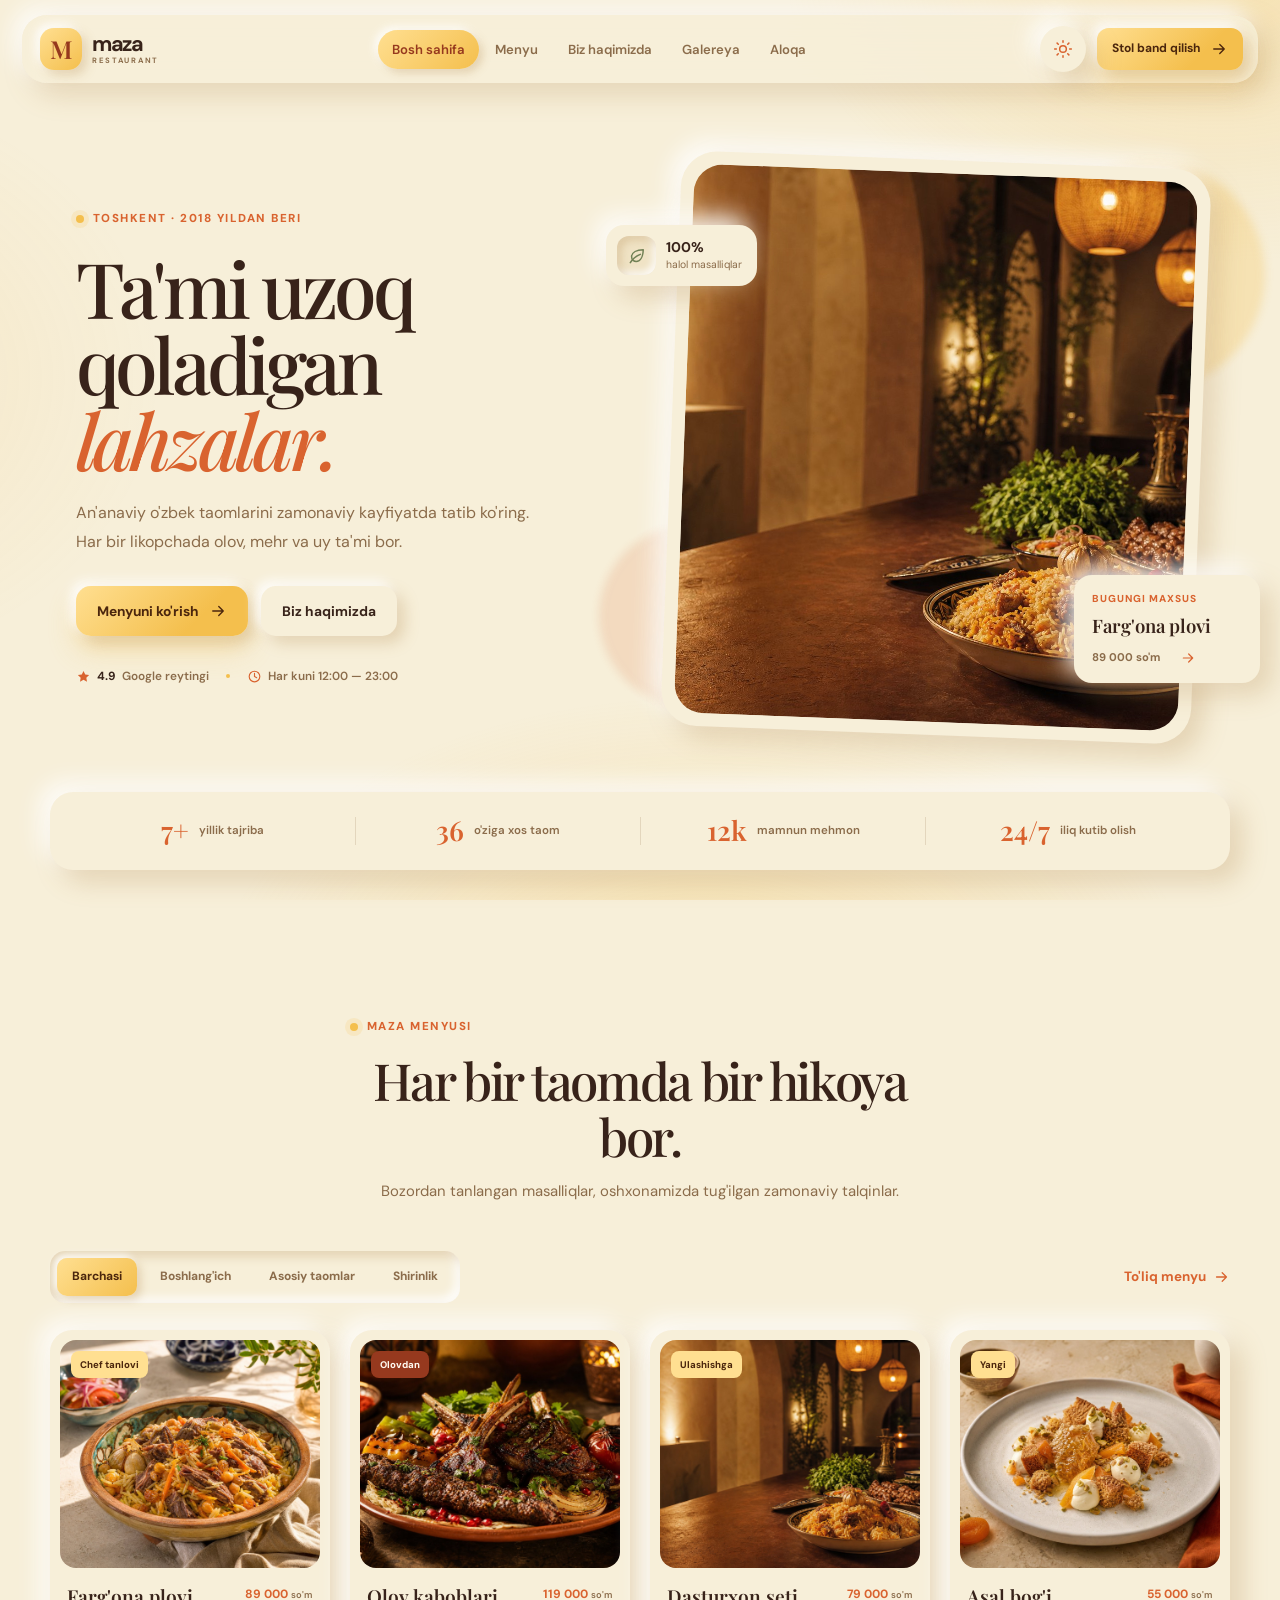
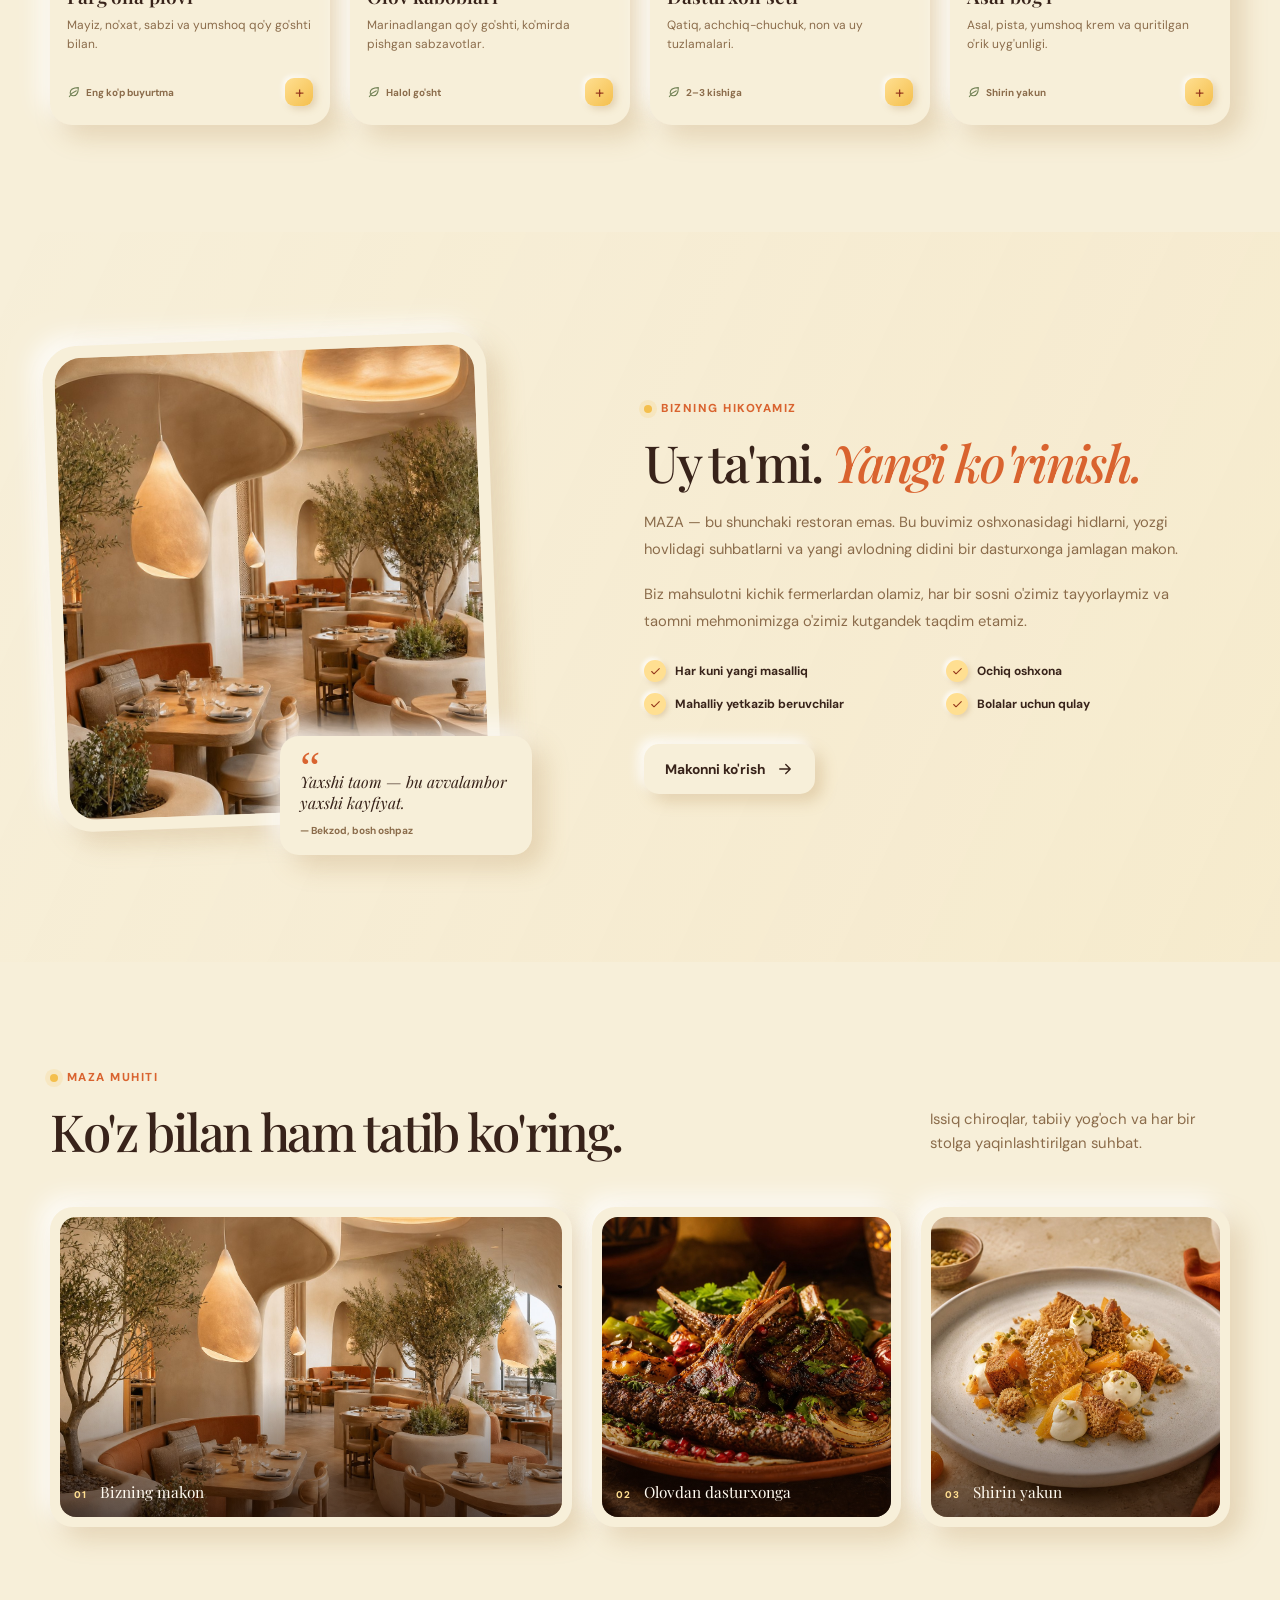
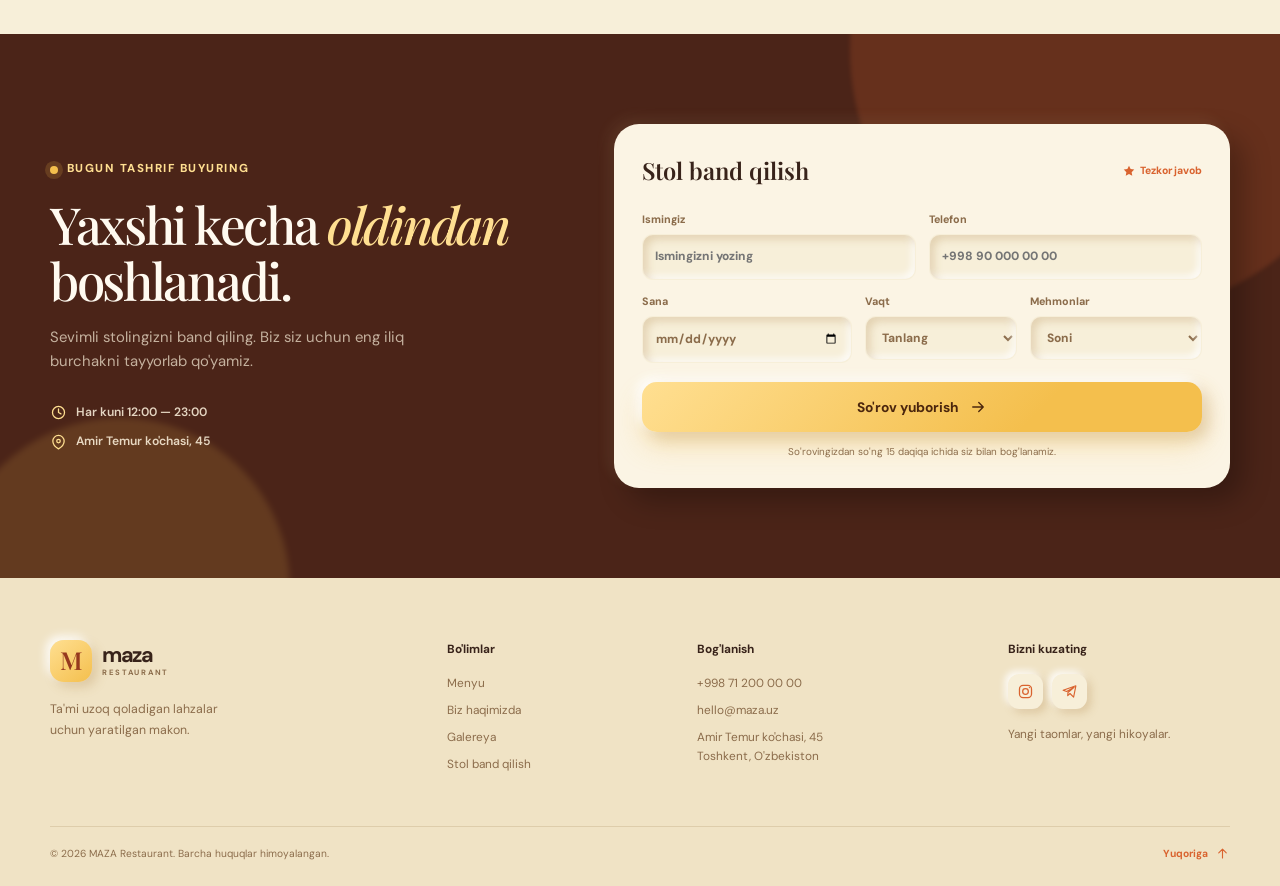
==== commit cf6d5a3d: "Redesign portfolio as soft UI restaurant site Co-authored-by: arena-agent <297053741+arena-agent@use" ====
--- a/hotel-portfolio/index.html
+++ b/hotel-portfolio/index.html
@@ -3,537 +3,209 @@
 <head>
   <meta charset="UTF-8">
   <meta name="viewport" content="width=device-width, initial-scale=1.0">
-  <title>Oltin Buloq — Premium Mehmonxona | Tashkent</title>
-  <meta name="description" content="Oltin Buloq — Tashkentdagi premium mehmonxona. Zamonaviy qulayliklar, iliq sariq atmosfera va oltin xizmat.">
-  <meta name="theme-color" id="metaTheme" content="#FBF1D9">
-  <link rel="icon" href="data:image/svg+xml,%3Csvg xmlns='http://www.w3.org/2000/svg' viewBox='0 0 100 100'%3E%3Ctext y='0.9em' font-size='90'%3E🌞%3C/text%3E%3C/svg%3E">
+  <meta name="theme-color" id="metaTheme" content="#f8efd7">
+  <meta name="description" content="MAZA — Toshkentdagi zamonaviy o'zbek taomlari restorani. An'ana, olov va yangi talqinlar.">
+  <title>MAZA — Ta'mi uzoq qoladigan lahzalar</title>
+  <link rel="icon" href="data:image/svg+xml,%3Csvg xmlns='http://www.w3.org/2000/svg' viewBox='0 0 100 100'%3E%3Ctext y='.9em' font-size='88'%3E🍊%3C/text%3E%3C/svg%3E">
   <link rel="preconnect" href="https://fonts.googleapis.com">
   <link rel="preconnect" href="https://fonts.gstatic.com" crossorigin>
-  <link href="https://fonts.googleapis.com/css2?family=Fraunces:ital,opsz,wght@0,9..144,400;0,9..144,500;0,9..144,600;1,9..144,400;1,9..144,500&family=Manrope:wght@400;500;600;700;800&display=swap" rel="stylesheet">
+  <link href="https://fonts.googleapis.com/css2?family=DM+Sans:wght@400;500;600;700&family=Playfair+Display:ital,wght@0,500;0,600;1,500;1,600&display=swap" rel="stylesheet">
   <link rel="stylesheet" href="css/styles.css">
 </head>
 <body>
-
-  <!-- SVG ICON LIBRARY -->
-  <svg xmlns="http://www.w3.org/2000/svg" style="display:none" aria-hidden="true">
-    <symbol id="i-sun" viewBox="0 0 24 24"><g fill="none" stroke="currentColor" stroke-width="2" stroke-linecap="round" stroke-linejoin="round"><circle cx="12" cy="12" r="4"/><path d="M12 2v2M12 20v2M4.93 4.93l1.41 1.41M17.66 17.66l1.41 1.41M2 12h2M20 12h2M4.93 19.07l1.41-1.41M17.66 6.34l1.41-1.41"/></g></symbol>
-    <symbol id="i-moon" viewBox="0 0 24 24"><path fill="none" stroke="currentColor" stroke-width="2" stroke-linecap="round" stroke-linejoin="round" d="M21 12.79A9 9 0 1 1 11.21 3 7 7 0 0 0 21 12.79z"/></symbol>
-    <symbol id="i-star" viewBox="0 0 24 24"><path fill="currentColor" d="M12 2l3.09 6.26L22 9.27l-5 4.87 1.18 6.88L12 17.77l-6.18 3.25L7 14.14 2 9.27l6.91-1.01L12 2z"/></symbol>
-    <symbol id="i-sparkle" viewBox="0 0 24 24"><path fill="currentColor" d="M12 3l1.9 5.4L19.5 10l-5.6 1.9L12 17.5l-1.9-5.6L4.5 10l5.6-1.6L12 3z"/></symbol>
-    <symbol id="i-check" viewBox="0 0 24 24"><path fill="none" stroke="currentColor" stroke-width="2.4" stroke-linecap="round" stroke-linejoin="round" d="M20 6L9 17l-5-5"/></symbol>
-    <symbol id="i-arrow" viewBox="0 0 24 24"><path fill="none" stroke="currentColor" stroke-width="2.2" stroke-linecap="round" stroke-linejoin="round" d="M5 12h14M13 6l6 6-6 6"/></symbol>
-    <symbol id="i-pin" viewBox="0 0 24 24"><g fill="none" stroke="currentColor" stroke-width="2" stroke-linecap="round" stroke-linejoin="round"><path d="M21 10c0 7-9 12-9 12S3 17 3 10a9 9 0 0 1 18 0z"/><circle cx="12" cy="10" r="3"/></g></symbol>
-    <symbol id="i-phone" viewBox="0 0 24 24"><path fill="none" stroke="currentColor" stroke-width="2" stroke-linecap="round" stroke-linejoin="round" d="M22 16.92v3a2 2 0 0 1-2.18 2 19.79 19.79 0 0 1-8.63-3.07 19.5 19.5 0 0 1-6-6A19.79 19.79 0 0 1 2.12 4.18 2 2 0 0 1 4.11 2h3a2 2 0 0 1 2 1.72c.13.96.36 1.9.7 2.81a2 2 0 0 1-.45 2.11L8.09 9.91a16 16 0 0 0 6 6l1.27-1.27a2 2 0 0 1 2.11-.45c.91.34 1.85.57 2.81.7A2 2 0 0 1 22 16.92z"/></symbol>
-    <symbol id="i-mail" viewBox="0 0 24 24"><g fill="none" stroke="currentColor" stroke-width="2" stroke-linecap="round" stroke-linejoin="round"><rect x="2" y="4" width="20" height="16" rx="3"/><path d="M22 7l-10 6.5L2 7"/></g></symbol>
-    <symbol id="i-clock" viewBox="0 0 24 24"><g fill="none" stroke="currentColor" stroke-width="2" stroke-linecap="round" stroke-linejoin="round"><circle cx="12" cy="12" r="9"/><path d="M12 7v5l3 3"/></g></symbol>
-    <symbol id="i-pool" viewBox="0 0 24 24"><g fill="none" stroke="currentColor" stroke-width="2" stroke-linecap="round" stroke-linejoin="round"><path d="M2 15c1.7-1.6 3.8-1.6 5.5 0s3.8 1.6 5.5 0 3.8-1.6 5.5 0 2.8 1.2 3.5.6M2 19.5c1.7-1.6 3.8-1.6 5.5 0s3.8 1.6 5.5 0 3.8-1.6 5.5 0 2.8 1.2 3.5.6"/><path d="M9 15V6.5A2.5 2.5 0 0 1 11.5 4M15 15V6.5A2.5 2.5 0 0 1 17.5 4M9 9h6M9 12.5h6"/></g></symbol>
-    <symbol id="i-spa" viewBox="0 0 24 24"><g fill="none" stroke="currentColor" stroke-width="2" stroke-linecap="round" stroke-linejoin="round"><path d="M12 3c2.4 2.7 3.6 5.1 3.6 7.3 0 3.2-1.6 5.6-3.6 5.6s-3.6-2.4-3.6-5.6C8.4 8.1 9.6 5.7 12 3z"/><path d="M3.5 10.5c2.9.6 5 2.1 6.2 4.3M20.5 10.5c-2.9.6-5 2.1-6.2 4.3"/><path d="M5 15c1.9 3.3 4.3 5 7 5s5.1-1.7 7-5"/></g></symbol>
-    <symbol id="i-dining" viewBox="0 0 24 24"><g fill="none" stroke="currentColor" stroke-width="2" stroke-linecap="round" stroke-linejoin="round"><circle cx="12" cy="12" r="8.5"/><circle cx="12" cy="12" r="3.5"/></g></symbol>
-    <symbol id="i-briefcase" viewBox="0 0 24 24"><g fill="none" stroke="currentColor" stroke-width="2" stroke-linecap="round" stroke-linejoin="round"><rect x="3" y="7.5" width="18" height="12.5" rx="2.5"/><path d="M8.5 7.5V6a2 2 0 0 1 2-2h3a2 2 0 0 1 2 2v1.5M3 12.5h18"/></g></symbol>
-    <symbol id="i-bed" viewBox="0 0 24 24"><g fill="none" stroke="currentColor" stroke-width="2" stroke-linecap="round" stroke-linejoin="round"><path d="M2.5 18.5v-11M2.5 13.5h19v5M2.5 15.5h19"/><path d="M6.5 13.5v-3a1.5 1.5 0 0 1 1.5-1.5h8a1.5 1.5 0 0 1 1.5 1.5v3"/></g></symbol>
-    <symbol id="i-wifi" viewBox="0 0 24 24"><g fill="none" stroke="currentColor" stroke-width="2" stroke-linecap="round" stroke-linejoin="round"><path d="M5 12.55a11 11 0 0 1 14.08 0M8.53 16.11a6 6 0 0 1 6.95 0M2 8.82a16 16 0 0 1 20 0"/><path d="M12 20h.01"/></g></symbol>
-    <symbol id="i-car" viewBox="0 0 24 24"><g fill="none" stroke="currentColor" stroke-width="2" stroke-linecap="round" stroke-linejoin="round"><path d="M5.5 11l1.4-4.2A2 2 0 0 1 8.8 5.5h6.4a2 2 0 0 1 1.9 1.3L18.5 11"/><rect x="3" y="11" width="18" height="6.5" rx="2"/><path d="M6 17.5v2M18 17.5v2"/><circle cx="7.5" cy="14.2" r="0.5"/><circle cx="16.5" cy="14.2" r="0.5"/></g></symbol>
-    <symbol id="i-user" viewBox="0 0 24 24"><g fill="none" stroke="currentColor" stroke-width="2" stroke-linecap="round" stroke-linejoin="round"><circle cx="12" cy="8" r="4"/><path d="M4.5 20.5c1.2-3.6 4.1-5.5 7.5-5.5s6.3 1.9 7.5 5.5"/></g></symbol>
-    <symbol id="i-shield" viewBox="0 0 24 24"><g fill="none" stroke="currentColor" stroke-width="2" stroke-linecap="round" stroke-linejoin="round"><path d="M12 2.5l7.5 3.4v5.6c0 4.8-3.3 8.2-7.5 9.9-4.2-1.7-7.5-5.1-7.5-9.9V5.9L12 2.5z"/><path d="M8.8 12l2.2 2.2 4.2-4.2"/></g></symbol>
-    <symbol id="i-tag" viewBox="0 0 24 24"><g fill="none" stroke="currentColor" stroke-width="2" stroke-linecap="round" stroke-linejoin="round"><path d="M20.6 13.4L11.4 4.2A2 2 0 0 0 9.9 3.6H5.4a1.8 1.8 0 0 0-1.8 1.8v4.5c0 .5.2 1 .6 1.4l9.2 9.2a2 2 0 0 0 2.8 0l4.4-4.4a2 2 0 0 0 0-2.7z"/><circle cx="8" cy="7" r="1.3"/></g></symbol>
-    <symbol id="i-bell" viewBox="0 0 24 24"><g fill="none" stroke="currentColor" stroke-width="2" stroke-linecap="round" stroke-linejoin="round"><path d="M4 18.5h16M5 18.5a7 7 0 0 1 14 0M12 11.5V9.5M10.5 9.5h3"/></g></symbol>
-    <symbol id="i-size" viewBox="0 0 24 24"><g fill="none" stroke="currentColor" stroke-width="2" stroke-linecap="round" stroke-linejoin="round"><path d="M9 3.5H5.5A1.5 1.5 0 0 0 4 5v3.5M15 3.5h3.5A1.5 1.5 0 0 1 20 5v3.5M9 20.5H5.5A1.5 1.5 0 0 1 4 19v-3.5M15 20.5h3.5a1.5 1.5 0 0 0 1.5-1.5v-3.5"/></g></symbol>
-    <symbol id="i-coffee" viewBox="0 0 24 24"><g fill="none" stroke="currentColor" stroke-width="2" stroke-linecap="round" stroke-linejoin="round"><path d="M4.5 9h12v5.5a4.5 4.5 0 0 1-4.5 4.5H9a4.5 4.5 0 0 1-4.5-4.5V9zM16.5 10h1.8a2.4 2.4 0 0 1 0 4.8h-1.8M8 3.5v2M11.5 3.5v2"/></g></symbol>
-    <symbol id="i-tv" viewBox="0 0 24 24"><g fill="none" stroke="currentColor" stroke-width="2" stroke-linecap="round" stroke-linejoin="round"><rect x="3" y="4.5" width="18" height="12.5" rx="2.5"/><path d="M8.5 21h7M12 17v4"/></g></symbol>
-    <symbol id="i-snow" viewBox="0 0 24 24"><g fill="none" stroke="currentColor" stroke-width="2" stroke-linecap="round" stroke-linejoin="round"><path d="M14 14.76V5a2 2 0 0 0-4 0v9.76a4 4 0 1 0 4 0z"/></g></symbol>
-    <symbol id="i-menu" viewBox="0 0 24 24"><g fill="none" stroke="currentColor" stroke-width="2.2" stroke-linecap="round"><path d="M4 7h16M4 12h16M4 17h10"/></g></symbol>
-    <symbol id="i-close" viewBox="0 0 24 24"><g fill="none" stroke="currentColor" stroke-width="2.2" stroke-linecap="round"><path d="M6 6l12 12M18 6L6 18"/></g></symbol>
+  <svg class="icon-sprite" aria-hidden="true" xmlns="http://www.w3.org/2000/svg">
+    <symbol id="i-sun" viewBox="0 0 24 24"><circle cx="12" cy="12" r="4" fill="none" stroke="currentColor" stroke-width="1.8"/><path d="M12 2v2M12 20v2M4.93 4.93l1.42 1.42M17.65 17.65l1.42 1.42M2 12h2M20 12h2M4.93 19.07l1.42-1.42M17.65 6.35l1.42-1.42" fill="none" stroke="currentColor" stroke-width="1.8" stroke-linecap="round"/></symbol>
+    <symbol id="i-moon" viewBox="0 0 24 24"><path d="M20.5 14.3A8.5 8.5 0 0 1 9.7 3.5 8.5 8.5 0 1 0 20.5 14.3Z" fill="none" stroke="currentColor" stroke-width="1.8" stroke-linejoin="round"/></symbol>
+    <symbol id="i-arrow" viewBox="0 0 24 24"><path d="M5 12h14M13 6l6 6-6 6" fill="none" stroke="currentColor" stroke-width="1.8" stroke-linecap="round" stroke-linejoin="round"/></symbol>
+    <symbol id="i-arrow-up" viewBox="0 0 24 24"><path d="M12 19V5M6 11l6-6 6 6" fill="none" stroke="currentColor" stroke-width="1.8" stroke-linecap="round" stroke-linejoin="round"/></symbol>
+    <symbol id="i-menu" viewBox="0 0 24 24"><path d="M4 7h16M4 12h16M4 17h10" fill="none" stroke="currentColor" stroke-width="2" stroke-linecap="round"/></symbol>
+    <symbol id="i-close" viewBox="0 0 24 24"><path d="m6 6 12 12M18 6 6 18" fill="none" stroke="currentColor" stroke-width="2" stroke-linecap="round"/></symbol>
+    <symbol id="i-pin" viewBox="0 0 24 24"><path d="M20 10c0 6.5-8 11-8 11S4 16.5 4 10a8 8 0 1 1 16 0Z" fill="none" stroke="currentColor" stroke-width="1.8"/><circle cx="12" cy="10" r="2.5" fill="none" stroke="currentColor" stroke-width="1.8"/></symbol>
+    <symbol id="i-clock" viewBox="0 0 24 24"><circle cx="12" cy="12" r="8.5" fill="none" stroke="currentColor" stroke-width="1.8"/><path d="M12 7v5l3.5 2" fill="none" stroke="currentColor" stroke-width="1.8" stroke-linecap="round"/></symbol>
+    <symbol id="i-phone" viewBox="0 0 24 24"><path d="M6.7 3.5 9 3l2 5-2.3 1.7a14.2 14.2 0 0 0 5.6 5.6L16 13l5 2-.5 2.3a2.3 2.3 0 0 1-2.5 1.8C10.4 18.1 5.9 13.6 4.9 6a2.3 2.3 0 0 1 1.8-2.5Z" fill="none" stroke="currentColor" stroke-width="1.8" stroke-linejoin="round"/></symbol>
+    <symbol id="i-star" viewBox="0 0 24 24"><path d="m12 3 2.8 5.7 6.2.9-4.5 4.4 1.1 6.2-5.6-3-5.6 3 1.1-6.2L3 9.6l6.2-.9L12 3Z" fill="currentColor"/></symbol>
+    <symbol id="i-leaf" viewBox="0 0 24 24"><path d="M19.5 4.5C12 4.7 5.5 7.5 5.5 13c0 3.1 2.5 5.5 5.5 5.5 5.5 0 8.3-6.5 8.5-14Z" fill="none" stroke="currentColor" stroke-width="1.8" stroke-linejoin="round"/><path d="M4 20c3.2-5.3 7-8 12-10" fill="none" stroke="currentColor" stroke-width="1.8" stroke-linecap="round"/></symbol>
+    <symbol id="i-check" viewBox="0 0 24 24"><path d="m5 12 4.2 4.2L19 6.5" fill="none" stroke="currentColor" stroke-width="2" stroke-linecap="round" stroke-linejoin="round"/></symbol>
+    <symbol id="i-instagram" viewBox="0 0 24 24"><rect x="3.5" y="3.5" width="17" height="17" rx="5" fill="none" stroke="currentColor" stroke-width="1.8"/><circle cx="12" cy="12" r="4" fill="none" stroke="currentColor" stroke-width="1.8"/><circle cx="17.6" cy="6.5" r="1" fill="currentColor"/></symbol>
+    <symbol id="i-telegram" viewBox="0 0 24 24"><path d="m21 4-3.2 16-5.1-5.2-3.2 3.1.3-4.5L18.5 6 8 12l-5-1.8L21 4Z" fill="none" stroke="currentColor" stroke-width="1.6" stroke-linejoin="round"/></symbol>
+    <symbol id="i-chevron" viewBox="0 0 24 24"><path d="m6 9 6 6 6-6" fill="none" stroke="currentColor" stroke-width="1.8" stroke-linecap="round" stroke-linejoin="round"/></symbol>
   </svg>
 
-  <!-- HEADER -->
   <header class="site-header" id="siteHeader">
-    <div class="header-inner">
-      <a href="#bosh" class="brand" aria-label="Oltin Buloq bosh sahifa">
-        <span class="brand-icon"><svg><use href="#i-sun"/></svg></span>
-        <span class="brand-text">Oltin <em>Buloq</em></span>
+    <div class="header-inner container-wide">
+      <a class="brand" href="#bosh" aria-label="MAZA bosh sahifasi">
+        <span class="brand-mark"><span>M</span></span>
+        <span class="brand-name">maza<small>restaurant</small></span>
       </a>
       <nav class="main-nav" id="mainNav" aria-label="Asosiy menyu">
         <a href="#bosh" class="nav-link active">Bosh sahifa</a>
-        <a href="#xonalar" class="nav-link">Xonalar</a>
-        <a href="#imkoniyatlar" class="nav-link">Imkoniyatlar</a>
+        <a href="#menu" class="nav-link">Menyu</a>
+        <a href="#biz-haqimizda" class="nav-link">Biz haqimizda</a>
         <a href="#galereya" class="nav-link">Galereya</a>
-        <a href="#fikrlar" class="nav-link">Fikrlar</a>
         <a href="#aloqa" class="nav-link">Aloqa</a>
       </nav>
       <div class="header-actions">
-        <button class="theme-toggle soft-btn" id="themeToggle" aria-label="Kun/tun rejimini almashtirish" title="Rejimni almashtirish">
-          <svg class="ic ic-sun"><use href="#i-sun"/></svg>
-          <svg class="ic ic-moon"><use href="#i-moon"/></svg>
+        <button class="theme-toggle soft-control" id="themeToggle" type="button" aria-label="Tun rejimini yoqish" title="Kun/tun rejimi">
+          <svg class="theme-sun"><use href="#i-sun"/></svg>
+          <svg class="theme-moon"><use href="#i-moon"/></svg>
         </button>
-        <a href="#band" class="btn btn-primary btn-sm hide-sm">Band qilish</a>
-        <button class="nav-burger soft-btn" id="navBurger" aria-label="Menyuni ochish" aria-expanded="false">
-          <svg class="ic ic-open"><use href="#i-menu"/></svg>
-          <svg class="ic ic-shut"><use href="#i-close"/></svg>
+        <a class="button button-primary button-small header-booking" href="#rezervatsiya">Stol band qilish <svg><use href="#i-arrow"/></svg></a>
+        <button class="nav-burger soft-control" id="navBurger" type="button" aria-label="Menyuni ochish" aria-expanded="false">
+          <svg class="burger-open"><use href="#i-menu"/></svg>
+          <svg class="burger-close"><use href="#i-close"/></svg>
         </button>
       </div>
     </div>
   </header>
 
   <main>
-    <!-- HERO -->
     <section class="hero" id="bosh">
       <div class="container hero-grid">
         <div class="hero-copy reveal">
-          <span class="pill-badge soft-btn">
-            <svg class="ic"><use href="#i-sparkle"/></svg>
-            2025 yilning eng yaxshi mehmonxonasi
-          </span>
-          <h1 class="hero-title">Oltin nur ostidagi
-            <span class="accent-word">unutilmas</span> ta'til</h1>
-          <p class="hero-text">
-            Shahar yuragi — Tashkentdagi «Oltin Buloq» mehmonxonasida zamonaviy qulayliklar,
-            iliq sariq atmosfera va ayni xizmat sizni kutmoqda. Bizning hotelda har bir kun
-            quyosh nuri kabi samimiy.
-          </p>
+          <div class="eyebrow"><span class="eyebrow-dot"></span> Toshkent · 2018 yildan beri</div>
+          <h1>Ta'mi uzoq qoladigan <em>lahzalar.</em></h1>
+          <p class="hero-lead">An'anaviy o'zbek taomlarini zamonaviy kayfiyatda tatib ko'ring. Har bir likopchada olov, mehr va uy ta'mi bor.</p>
           <div class="hero-actions">
-            <a href="#band" class="btn btn-primary">
-              Hozir band qilish <svg class="ic"><use href="#i-arrow"/></svg>
-            </a>
-            <a href="#xonalar" class="btn btn-soft">Xonalarga ko'z tashlash</a>
-          </div>
-          <ul class="hero-trust">
-            <li><svg class="ic"><use href="#i-check"/></svg> Bepul bekor qilish</li>
-            <li><svg class="ic"><use href="#i-check"/></svg> Eng past narx kafolati</li>
-            <li><svg class="ic"><use href="#i-check"/></svg> 15 yillik tajriba</li>
-          </ul>
-        </div>
-
-        <div class="hero-visual reveal delay-1">
-          <div class="hero-frame soft-panel">
-            <img src="images/hero.jpg" alt="Oltin Buloq mehmonxonasining quyosh botishidagi fasadi" class="hero-img">
-          </div>
-          <div class="float-card float-card-rating soft-panel">
-            <span class="float-ic gold"><svg><use href="#i-star"/></svg></span>
-            <span class="float-body"><b>4.9 / 5.0</b><small>2 400+ sharh asosida</small></span>
-          </div>
-          <div class="float-card float-card-rooms soft-panel">
-            <span class="float-ic"><svg><use href="#i-bed"/></svg></span>
-            <span class="float-body"><b>120+ xona</b><small>va premium suitlar</small></span>
-          </div>
-          <span class="hero-blob hero-blob-1" aria-hidden="true"></span>
-          <span class="hero-blob hero-blob-2" aria-hidden="true"></span>
-        </div>
-      </div>
-
-      <!-- STATS -->
+            <a href="#menu" class="button button-primary">Menyuni ko'rish <svg><use href="#i-arrow"/></svg></a>
+            <a href="#biz-haqimizda" class="button button-soft">Biz haqimizda</a>
+          </div>
+          <div class="hero-meta">
+            <span><svg><use href="#i-star"/></svg><b>4.9</b> Google reytingi</span>
+            <i></i>
+            <span><svg><use href="#i-clock"/></svg> Har kuni 12:00 — 23:00</span>
+          </div>
+        </div>
+
+        <div class="hero-visual reveal reveal-delay-1">
+          <div class="hero-image-shell soft-panel">
+            <img src="images/restaurant-hero.jpg" alt="MAZA restoranida dasturxon va palov" class="hero-image">
+          </div>
+          <div class="hero-sticker soft-panel">
+            <span class="sticker-icon"><svg><use href="#i-leaf"/></svg></span>
+            <span><strong>100%</strong><small>halol masalliqlar</small></span>
+          </div>
+          <div class="dish-float soft-panel">
+            <span class="dish-label">Bugungi maxsus</span>
+            <strong>Farg'ona plovi</strong>
+            <span class="dish-price">89 000 so'm <svg><use href="#i-arrow"/></svg></span>
+          </div>
+          <span class="hero-orb orb-one"></span>
+          <span class="hero-orb orb-two"></span>
+        </div>
+      </div>
+      <div class="container hero-stats-wrap reveal reveal-delay-2">
+        <div class="hero-stats soft-panel">
+          <div class="stat-item"><strong>7+</strong><span>yillik tajriba</span></div>
+          <div class="stat-item"><strong>36</strong><span>o'ziga xos taom</span></div>
+          <div class="stat-item"><strong>12k</strong><span>mamnun mehmon</span></div>
+          <div class="stat-item"><strong>24/7</strong><span>iliq kutib olish</span></div>
+        </div>
+      </div>
+    </section>
+
+    <section class="section menu-section" id="menu">
       <div class="container">
-        <div class="stats soft-panel reveal delay-2">
-          <div class="stat">
-            <span class="stat-num" data-count="120" data-suffix="+">0</span>
-            <span class="stat-label">Xona va suit</span>
-          </div>
-          <div class="stat">
-            <span class="stat-num" data-count="15" data-suffix="+">0</span>
-            <span class="stat-label">Yillik tajriba</span>
-          </div>
-          <div class="stat">
-            <span class="stat-num" data-count="48" data-suffix="K+">0</span>
-            <span class="stat-label">Xursand mehmon</span>
-          </div>
-          <div class="stat">
-            <span class="stat-num" data-count="4.9" data-decimals="1">0</span>
-            <span class="stat-label">O'rtacha reyting</span>
-          </div>
-        </div>
-      </div>
-    </section>
-
-    <!-- ABOUT -->
-    <section class="section" id="haq">
+        <div class="section-heading reveal">
+          <div class="eyebrow"><span class="eyebrow-dot"></span> Maza menyusi</div>
+          <h2>Har bir taomda bir hikoya bor.</h2>
+          <p>Bozordan tanlangan masalliqlar, oshxonamizda tug'ilgan zamonaviy talqinlar.</p>
+        </div>
+        <div class="menu-toolbar reveal reveal-delay-1">
+          <div class="menu-tabs" role="tablist" aria-label="Menyu kategoriyalari">
+            <button class="menu-tab active" type="button" data-filter="all" role="tab" aria-selected="true">Barchasi</button>
+            <button class="menu-tab" type="button" data-filter="boshlangich" role="tab" aria-selected="false">Boshlang'ich</button>
+            <button class="menu-tab" type="button" data-filter="asosiy" role="tab" aria-selected="false">Asosiy taomlar</button>
+            <button class="menu-tab" type="button" data-filter="shirinlik" role="tab" aria-selected="false">Shirinlik</button>
+          </div>
+          <a class="text-link" href="#rezervatsiya">To'liq menyu <svg><use href="#i-arrow"/></svg></a>
+        </div>
+        <div class="menu-grid" id="menuGrid">
+          <article class="menu-card soft-panel reveal" data-category="asosiy">
+            <div class="menu-image-wrap"><img src="images/signature-plov.jpg" alt="Farg'ona plovi"><span class="menu-badge">Chef tanlovi</span></div>
+            <div class="menu-card-body"><div class="menu-top"><h3>Farg'ona plovi</h3><strong>89 000 <small>so'm</small></strong></div><p>Mayiz, no'xat, sabzi va yumshoq qo'y go'shti bilan.</p><div class="menu-bottom"><span class="menu-tag"><svg><use href="#i-leaf"/></svg> Eng ko'p buyurtma</span><button class="menu-add" type="button" data-dish="Farg'ona plovi">+</button></div></div>
+          </article>
+          <article class="menu-card soft-panel reveal reveal-delay-1" data-category="asosiy">
+            <div class="menu-image-wrap"><img src="images/grill-platter.jpg" alt="Olovda pishirilgan kaboblar"><span class="menu-badge menu-badge-dark">Olovdan</span></div>
+            <div class="menu-card-body"><div class="menu-top"><h3>Olov kaboblari</h3><strong>119 000 <small>so'm</small></strong></div><p>Marinadlangan qo'y go'shti, ko'mirda pishgan sabzavotlar.</p><div class="menu-bottom"><span class="menu-tag"><svg><use href="#i-leaf"/></svg> Halol go'sht</span><button class="menu-add" type="button" data-dish="Olov kaboblari">+</button></div></div>
+          </article>
+          <article class="menu-card soft-panel reveal reveal-delay-2" data-category="boshlangich">
+            <div class="menu-image-wrap menu-image-abstract"><img src="images/restaurant-hero.jpg" alt="Dasturxon gazaklari"><span class="menu-badge">Ulashishga</span></div>
+            <div class="menu-card-body"><div class="menu-top"><h3>Dasturxon seti</h3><strong>79 000 <small>so'm</small></strong></div><p>Qatiq, achchiq-chuchuk, non va uy tuzlamalari.</p><div class="menu-bottom"><span class="menu-tag"><svg><use href="#i-leaf"/></svg> 2–3 kishiga</span><button class="menu-add" type="button" data-dish="Dasturxon seti">+</button></div></div>
+          </article>
+          <article class="menu-card soft-panel reveal" data-category="shirinlik">
+            <div class="menu-image-wrap"><img src="images/dessert.jpg" alt="Asalli shirinlik"><span class="menu-badge">Yangi</span></div>
+            <div class="menu-card-body"><div class="menu-top"><h3>Asal bog'i</h3><strong>55 000 <small>so'm</small></strong></div><p>Asal, pista, yumshoq krem va quritilgan o'rik uyg'unligi.</p><div class="menu-bottom"><span class="menu-tag"><svg><use href="#i-leaf"/></svg> Shirin yakun</span><button class="menu-add" type="button" data-dish="Asal bog'i">+</button></div></div>
+          </article>
+        </div>
+      </div>
+    </section>
+
+    <section class="section about-section" id="biz-haqimizda">
       <div class="container about-grid">
         <div class="about-visual reveal">
-          <div class="about-frame soft-panel">
-            <img src="images/lobby.jpg" alt="Oltin Buloq mehmonxonasining zargar qabulxona zali">
-          </div>
-          <div class="about-badge soft-panel">
-            <span class="float-ic gold"><svg><use href="#i-sun"/></svg></span>
-            <span class="float-body"><b>15 yil</b><small>uzluksiz oltin xizmat</small></span>
-          </div>
-        </div>
-        <div class="about-copy reveal delay-1">
-          <span class="section-label soft-btn"><svg class="ic"><use href="#i-sparkle"/></svg> Haqimizda</span>
-          <h2 class="section-title">Sariq nurlar va oltin xizmat — <span class="accent-word">bizning imzomiz</span></h2>
-          <p class="section-text">
-            «Oltin Buloq» ismi beixtiyori emas: biz mehmonlarimizga quyosh nuri kabi samimiy,
-            oltin kabi qiymatli dam olishni sozlaymiz. Har bir xona ildizdan, har bir detaldan
-            iliq sariq ranglar bilan to'ldirilgan.
-          </p>
+          <div class="about-image-shell soft-panel"><img src="images/dining-room.jpg" alt="MAZA restoranining yorug' interyeri"></div>
+          <div class="about-note soft-panel"><span class="note-mark">“</span><p>Yaxshi taom — bu avvalambor yaxshi kayfiyat.</p><span class="note-author">— Bekzod, bosh oshpaz</span></div>
+        </div>
+        <div class="about-copy reveal reveal-delay-1">
+          <div class="eyebrow"><span class="eyebrow-dot"></span> Bizning hikoyamiz</div>
+          <h2>Uy ta'mi. <em>Yangi ko'rinish.</em></h2>
+          <p>MAZA — bu shunchaki restoran emas. Bu buvimiz oshxonasidagi hidlarni, yozgi hovlidagi suhbatlarni va yangi avlodning didini bir dasturxonga jamlagan makon.</p>
+          <p>Biz mahsulotni kichik fermerlardan olamiz, har bir sosni o'zimiz tayyorlaymiz va taomni mehmonimizga o'zimiz kutgandek taqdim etamiz.</p>
           <ul class="about-list">
-            <li class="soft-item"><svg class="ic"><use href="#i-check"/></svg> Aeroportdan bepul transfer xizmati</li>
-            <li class="soft-item"><svg class="ic"><use href="#i-check"/></svg> 24/7 kon'yersh va shaxsiy yordamchi</li>
-            <li class="soft-item"><svg class="ic"><use href="#i-check"/></svg> Premium shaxsiy xona xizmati</li>
-            <li class="soft-item"><svg class="ic"><use href="#i-check"/></svg> Biznes va oilaviy mehmonlar uchun maxsus dastur</li>
+            <li><span><svg><use href="#i-check"/></svg></span> Har kuni yangi masalliq</li>
+            <li><span><svg><use href="#i-check"/></svg></span> Ochiq oshxona</li>
+            <li><span><svg><use href="#i-check"/></svg></span> Mahalliy yetkazib beruvchilar</li>
+            <li><span><svg><use href="#i-check"/></svg></span> Bolalar uchun qulay</li>
           </ul>
-          <a href="#imkoniyatlar" class="btn btn-primary">
-            Imkoniyatlar bilan tanishish <svg class="ic"><use href="#i-arrow"/></svg>
-          </a>
-        </div>
-      </div>
-    </section>
-
-    <!-- ROOMS -->
-    <section class="section" id="xonalar">
+          <a class="button button-soft" href="#galereya">Makonni ko'rish <svg><use href="#i-arrow"/></svg></a>
+        </div>
+      </div>
+    </section>
+
+    <section class="section gallery-section" id="galereya">
       <div class="container">
-        <div class="section-head reveal">
-          <span class="section-label soft-btn"><svg class="ic"><use href="#i-bed"/></svg> Xonalar va suitlar</span>
-          <h2 class="section-title">Sizga mos <span class="accent-word">oltin burchak</span></h2>
-          <p class="section-text">Har bir xona — o'z xarakteriga ega: tinch standartdan tortib, shahar manzarali president suitigacha.</p>
-        </div>
-
-        <div class="rooms-grid">
-          <!-- Room 1 -->
-          <article class="room-card soft-panel reveal">
-            <div class="room-img-wrap">
-              <img src="images/room-standard.jpg" alt="Standart xona ichki dizayni">
-            </div>
-            <div class="room-body">
-              <div class="room-meta">
-                <span class="room-meta-item"><svg class="ic"><use href="#i-size"/></svg> 25 m²</span>
-                <span class="room-meta-item"><svg class="ic"><use href="#i-user"/></svg> 2 mehmon</span>
-                <span class="room-meta-item"><svg class="ic"><use href="#i-bed"/></svg> Queen yotg'ich</span>
-              </div>
-              <h3 class="room-name">Standart xona</h3>
-              <p class="room-desc">Iliq, yorug' va arzon — shahar markazida sokin dam olish uchun eng maqtum tanlov.</p>
-              <ul class="room-feats">
-                <li><svg class="ic"><use href="#i-wifi"/></svg> Bepul WiFi</li>
-                <li><svg class="ic"><use href="#i-coffee"/></svg> Kofe apparati</li>
-                <li><svg class="ic"><use href="#i-tv"/></svg> 55" smart TV</li>
-                <li><svg class="ic"><use href="#i-snow"/></svg> Klimat nazorati</li>
-              </ul>
-              <div class="room-foot">
-                <div class="room-price"><b>990 000</b><small>so'm / tun</small></div>
-                <button class="btn btn-soft btn-sm room-select" data-room="standart">Tanlash</button>
-              </div>
-            </div>
-          </article>
-
-          <!-- Room 2 -->
-          <article class="room-card soft-panel reveal delay-1 popular">
-            <span class="room-tag soft-btn">★ Ommabop</span>
-            <div class="room-img-wrap">
-              <img src="images/room-deluxe.jpg" alt="Delüks xona ichki dizayni">
-            </div>
-            <div class="room-body">
-              <div class="room-meta">
-                <span class="room-meta-item"><svg class="ic"><use href="#i-size"/></svg> 38 m²</span>
-                <span class="room-meta-item"><svg class="ic"><use href="#i-user"/></svg> 3 mehmon</span>
-                <span class="room-meta-item"><svg class="ic"><use href="#i-bed"/></svg> King yotg'ich</span>
-              </div>
-              <h3 class="room-name">Delüks xona</h3>
-              <p class="room-desc">Shahar panoramali katta derazalar, mustaqil balkon va quyosh botishi manzarasi.</p>
-              <ul class="room-feats">
-                <li><svg class="ic"><use href="#i-wifi"/></svg> Bepul WiFi</li>
-                <li><svg class="ic"><use href="#i-sun"/></svg> Shahar balkoni</li>
-                <li><svg class="ic"><use href="#i-tv"/></svg> 65" smart TV</li>
-                <li><svg class="ic"><use href="#i-coffee"/></svg> Kofe & choy seti</li>
-              </ul>
-              <div class="room-foot">
-                <div class="room-price"><b>1 850 000</b><small>so'm / tun</small></div>
-                <button class="btn btn-soft btn-sm room-select" data-room="deluks">Tanlash</button>
-              </div>
-            </div>
-          </article>
-
-          <!-- Room 3 -->
-          <article class="room-card soft-panel reveal delay-2">
-            <span class="room-tag room-tag-vip soft-btn">VIP</span>
-            <div class="room-img-wrap">
-              <img src="images/room-presidential.jpg" alt="President suiti ichki dizayni">
-            </div>
-            <div class="room-body">
-              <div class="room-meta">
-                <span class="room-meta-item"><svg class="ic"><use href="#i-size"/></svg> 95 m²</span>
-                <span class="room-meta-item"><svg class="ic"><use href="#i-user"/></svg> 5 mehmon</span>
-                <span class="room-meta-item"><svg class="ic"><use href="#i-bed"/></svg> 2 yotoqxona</span>
-              </div>
-              <h3 class="room-name">President suiti</h3>
-              <p class="room-desc">Zargar fasad: mustaqil oshxona, shahar manzarali kuzatish zali va shaxsiy kon'yersh.</p>
-              <ul class="room-feats">
-                <li><svg class="ic"><use href="#i-star"/></svg> Shaxsiy kon'yersh</li>
-                <li><svg class="ic"><use href="#i-dining"/></svg> Oshxona burchagi</li>
-                <li><svg class="ic"><use href="#i-car"/></svg> Bepul transfer</li>
-                <li><svg class="ic"><use href="#i-spa"/></svg> Spa dasturi</li>
-              </ul>
-              <div class="room-foot">
-                <div class="room-price"><b>4 200 000</b><small>so'm / tun</small></div>
-                <button class="btn btn-soft btn-sm room-select" data-room="president">Tanlash</button>
-              </div>
-            </div>
-          </article>
-        </div>
-      </div>
-    </section>
-
-    <!-- AMENITIES -->
-    <section class="section" id="imkoniyatlar">
-      <div class="container">
-        <div class="section-head reveal">
-          <span class="section-label soft-btn"><svg class="ic"><use href="#i-sparkle"/></svg> Imkoniyatlar</span>
-          <h2 class="section-title">Dam olish uchun <span class="accent-word">hammasi bor</span></h2>
-          <p class="section-text">Hovuzdan spa'ga, restorandan biznes zallargacha — hamma narsa bitta xonadon ostida.</p>
-        </div>
-        <div class="amenities-grid">
-          <div class="amenity-card soft-panel reveal">
-            <span class="amenity-ic soft-btn"><svg><use href="#i-pool"/></svg></span>
-            <h3>Cheksiz okean hovuzi</h3>
-            <p>Tomdagi cheksiz hovuz — shafaq va quyosh botishi manzarasi bilan bepul foydalanish.</p>
-          </div>
-          <div class="amenity-card soft-panel reveal delay-1">
-            <span class="amenity-ic soft-btn"><svg><use href="#i-spa"/></svg></span>
-            <h3>Oltin Spa &amp; Wellness</h3>
-            <p>Massaj, hamma va sauna — tana va ong uchun to'liq tiklanish dasturlari.</p>
-          </div>
-          <div class="amenity-card soft-panel reveal delay-2">
-            <span class="amenity-ic soft-btn"><svg><use href="#i-dining"/></svg></span>
-            <h3>Zarafshon restorani</h3>
-            <p>Milliy va xalqaro oshxona, qadrdon vino kartasi va iliq sariq chiroydagi ichki makon.</p>
-          </div>
-          <div class="amenity-card soft-panel reveal">
-            <span class="amenity-ic soft-btn"><svg><use href="#i-briefcase"/></svg></span>
-            <h3>Biznes markaz</h3>
-            <p>6 ta uchrashuv zali, zamonaviy texnologik jihozlar va konferens dasturlash xizmati.</p>
-          </div>
-          <div class="amenity-card soft-panel reveal delay-1">
-            <span class="amenity-ic soft-btn"><svg><use href="#i-bell"/></svg></span>
-            <h3>Xonada xizmat 24/7</h3>
-            <p>Kun kechasi — ishtahangizga mos ovqat xizmati, shaxsiy yordamchi doim yoningizda.</p>
-          </div>
-          <div class="amenity-card soft-panel reveal delay-2">
-            <span class="amenity-ic soft-btn"><svg><use href="#i-car"/></svg></span>
-            <h3>Parking va transfer</h3>
-            <p>Bepul xavfsiz parking, shahar bo'ylab va aeroportgacha marshrut xizmati.</p>
-          </div>
-        </div>
-      </div>
-    </section>
-
-    <!-- GALLERY -->
-    <section class="section" id="galereya">
-      <div class="container">
-        <div class="section-head reveal">
-          <span class="section-label soft-btn"><svg class="ic"><use href="#i-sparkle"/></svg> Galereya</span>
-          <h2 class="section-title">Sariq <span class="accent-word">nurlardagi</span> lahzalar</h2>
-          <p class="section-text">Mehmonxonamizning eng go'zal burchaklaridan tanlangan kadrlar.</p>
-        </div>
-        <div class="gallery-grid">
-          <figure class="g-item soft-panel g-tall reveal">
-            <img src="images/pool.jpg" alt="Quyosh botishidagi cheksiz okean hovuzi">
-            <figcaption>Cheksiz okean hovuzi</figcaption>
-          </figure>
-          <figure class="g-item soft-panel reveal delay-1">
-            <img src="images/restaurant.jpg" alt="Zarafshon restorani ichki makoni">
-            <figcaption>Zarafshon restorani</figcaption>
-          </figure>
-          <figure class="g-item soft-panel reveal delay-2">
-            <img src="images/spa.jpg" alt="Oltin Spa va wellness markazi">
-            <figcaption>Oltin Spa</figcaption>
-          </figure>
-          <figure class="g-item soft-panel g-wide reveal">
-            <img src="images/lobby.jpg" alt="Zargar qabulxona zali">
-            <figcaption>Zargar qabulxona</figcaption>
-          </figure>
-          <figure class="g-item soft-panel reveal delay-1">
-            <img src="images/room-deluxe.jpg" alt="Delüks xona">
-            <figcaption>Delüks xona</figcaption>
-          </figure>
-          <figure class="g-item soft-panel reveal delay-2">
-            <img src="images/hero.jpg" alt="Mehmonxona fasadi quyosh botishida">
-            <figcaption>Mehmonxona fasadi</figcaption>
-          </figure>
-        </div>
-      </div>
-    </section>
-
-    <!-- TESTIMONIALS -->
-    <section class="section" id="fikrlar">
-      <div class="container">
-        <div class="section-head reveal">
-          <span class="section-label soft-btn"><svg class="ic"><use href="#i-star"/></svg> Fikrlar</span>
-          <h2 class="section-title">Mehmonlarimiz <span class="accent-word">nima deydi</span></h2>
-        </div>
-        <div class="testi-grid">
-          <article class="testi-card soft-panel reveal">
-            <div class="testi-stars">
-              <svg><use href="#i-star"/></svg><svg><use href="#i-star"/></svg><svg><use href="#i-star"/></svg><svg><use href="#i-star"/></svg><svg><use href="#i-star"/></svg>
-            </div>
-            <p class="testi-quote">«Oltin Buloqda tush ko'rganidek dam oldik. Shaxsiy yordamchi kunimizning har bir daqiqasini o'ylab ko'rdi — biz faqat dam oldik.»</p>
-            <div class="testi-person">
-              <span class="testi-avatar soft-btn">AK</span>
-              <span class="testi-body"><b>Aziz Karimov</b><small>Biznes maslahatchi, Tashkent</small></span>
-            </div>
-          </article>
-          <article class="testi-card soft-panel reveal delay-1">
-            <div class="testi-stars">
-              <svg><use href="#i-star"/></svg><svg><use href="#i-star"/></svg><svg><use href="#i-star"/></svg><svg><use href="#i-star"/></svg><svg><use href="#i-star"/></svg>
-            </div>
-            <p class="testi-quote">«Oila bilan yozni shu yerda o'tkazdik: bolalar hovuzda, biz spa'da. Har bir detaldagi iliq sariq ranglar — uydek tuyg'u.»</p>
-            <div class="testi-person">
-              <span class="testi-avatar soft-btn">DR</span>
-              <span class="testi-body"><b>Dilnoza Rahimova</b><small>Ota-ona, Samarqand</small></span>
-            </div>
-          </article>
-          <article class="testi-card soft-panel reveal delay-2">
-            <div class="testi-stars">
-              <svg><use href="#i-star"/></svg><svg><use href="#i-star"/></svg><svg><use href="#i-star"/></svg><svg><use href="#i-star"/></svg><svg><use href="#i-star"/></svg>
-            </div>
-            <p class="testi-quote">«Kompaniyamiz konferensini shu yerda o'tkazdik — zallar, texnika va ovqat hamma narsa yuqori darajada. Endi faqat Oltin Buloqni tanlaymiz.»</p>
-            <div class="testi-person">
-              <span class="testi-avatar soft-btn">JT</span>
-              <span class="testi-body"><b>Jasur Toshpulatov</b><small>IT direktor, Xiva</small></span>
-            </div>
-          </article>
-        </div>
-      </div>
-    </section>
-
-    <!-- BOOKING -->
-    <section class="section booking-section" id="band">
-      <div class="container">
-        <div class="booking-panel soft-panel reveal">
-          <div class="booking-copy">
-            <span class="section-label soft-btn"><svg class="ic"><use href="#i-sun"/></svg> Band qilish</span>
-            <h2 class="section-title left">Hozir o'rniningizni<br>band qiling</h2>
-            <p class="section-text">Quyosh botishi manzarali xonalar uchun yer kam — kun ortiqcha kechikmang.</p>
-            <ul class="booking-perks">
-              <li><span class="perk-ic soft-btn"><svg><use href="#i-shield"/></svg></span> 48 soatgacha bepul bekor qilish</li>
-              <li><span class="perk-ic soft-btn"><svg><use href="#i-tag"/></svg></span> Eng past narx kafolati</li>
-              <li><span class="perk-ic soft-btn"><svg><use href="#i-bell"/></svg></span> 15 daqiqada operator tasdig'i</li>
-            </ul>
-          </div>
-          <form class="booking-form" id="bookingForm" novalidate>
-            <div class="field">
-              <label for="bName">To'liq ismingiz</label>
-              <input type="text" id="bName" name="name" placeholder="Masalan: Aziz Karimov" required>
-            </div>
-            <div class="field">
-              <label for="bPhone">Telefon raqamingiz</label>
-              <input type="tel" id="bPhone" name="phone" placeholder="+998 90 123 45 67" required>
-            </div>
-            <div class="field-row">
-              <div class="field">
-                <label for="bIn">Kirish sanasi</label>
-                <input type="date" id="bIn" name="checkin" required>
-              </div>
-              <div class="field">
-                <label for="bOut">Chiqish sanasi</label>
-                <input type="date" id="bOut" name="checkout" required>
-              </div>
-            </div>
-            <div class="field-row">
-              <div class="field">
-                <label for="bGuests">Mehmonlar soni</label>
-                <select id="bGuests" name="guests">
-                  <option value="1">1 mehmon</option>
-                  <option value="2" selected>2 mehmon</option>
-                  <option value="3">3 mehmon</option>
-                  <option value="4">4 mehmon</option>
-                  <option value="5">5 mehmon</option>
-                  <option value="6">6+ mehmon</option>
-                </select>
-              </div>
-              <div class="field">
-                <label for="bRoom">Xona turi</label>
-                <select id="bRoom" name="room">
-                  <option value="tanlanmagan">Tanlanmagan</option>
-                  <option value="standart">Standart xona</option>
-                  <option value="deluks">Delüks xona</option>
-                  <option value="president">President suiti</option>
-                </select>
-              </div>
-            </div>
-            <button type="submit" class="btn btn-primary btn-block">
-              So'rovni yuborish <svg class="ic"><use href="#i-arrow"/></svg>
-            </button>
-            <p class="form-note">So'rovingiz qabul qilingach, operatorimiz 15 daqiqa ichida siz bilan bog'lanadi.</p>
-          </form>
-        </div>
-      </div>
-    </section>
-
-    <!-- CONTACT -->
-    <section class="section" id="aloqa">
-      <div class="container">
-        <div class="section-head reveal">
-          <span class="section-label soft-btn"><svg class="ic"><use href="#i-pin"/></svg> Aloqa</span>
-          <h2 class="section-title">Biz bilan <span class="accent-word">bog'laning</span></h2>
-        </div>
-        <div class="contact-grid">
-          <a href="https://maps.google.com/?q=Amir+Temur+street+42+Tashkent" target="_blank" rel="noopener" class="contact-card soft-panel reveal">
-            <span class="contact-ic soft-btn"><svg><use href="#i-pin"/></svg></span>
-            <span class="contact-label">Manzil</span>
-            <span class="contact-value">Tashkent sh., Amir Temur ko'chasi, 42</span>
-          </a>
-          <a href="tel:+998712004242" class="contact-card soft-panel reveal delay-1">
-            <span class="contact-ic soft-btn"><svg><use href="#i-phone"/></svg></span>
-            <span class="contact-label">Telefon</span>
-            <span class="contact-value">+998 71 200 42 42</span>
-          </a>
-          <a href="mailto:salam@oltinbuloq.uz" class="contact-card soft-panel reveal delay-2">
-            <span class="contact-ic soft-btn"><svg><use href="#i-mail"/></svg></span>
-            <span class="contact-label">Email</span>
-            <span class="contact-value">salam@oltinbuloq.uz</span>
-          </a>
-          <div class="contact-hours soft-panel reveal">
-            <span class="contact-ic soft-btn"><svg><use href="#i-clock"/></svg></span>
-            <div class="contact-hours-body">
-              <span class="contact-label">Ish vaqti</span>
-              <span class="contact-value">Resepsion: 24/7 &nbsp;•&nbsp; Restoran: 07:00 – 23:00</span>
-            </div>
-          </div>
-        </div>
+        <div class="section-heading section-heading-row reveal">
+          <div><div class="eyebrow"><span class="eyebrow-dot"></span> MAZA muhiti</div><h2>Ko'z bilan ham tatib ko'ring.</h2></div>
+          <p>Issiq chiroqlar, tabiiy yog'och va har bir stolga yaqinlashtirilgan suhbat.</p>
+        </div>
+        <div class="gallery-grid reveal reveal-delay-1">
+          <figure class="gallery-card gallery-large soft-panel"><img src="images/dining-room.jpg" alt="Restoran interyeri"><figcaption><span>01</span> Bizning makon</figcaption></figure>
+          <figure class="gallery-card soft-panel"><img src="images/grill-platter.jpg" alt="Grilda pishirilgan taom"><figcaption><span>02</span> Olovdan dasturxonga</figcaption></figure>
+          <figure class="gallery-card soft-panel"><img src="images/dessert.jpg" alt="Asalli desert"><figcaption><span>03</span> Shirin yakun</figcaption></figure>
+        </div>
+      </div>
+    </section>
+
+    <section class="reserve-section" id="rezervatsiya">
+      <div class="container reserve-grid">
+        <div class="reserve-copy reveal">
+          <div class="eyebrow eyebrow-light"><span class="eyebrow-dot"></span> Bugun tashrif buyuring</div>
+          <h2>Yaxshi kecha <em>oldindan</em> boshlanadi.</h2>
+          <p>Sevimli stolingizni band qiling. Biz siz uchun eng iliq burchakni tayyorlab qo'yamiz.</p>
+          <div class="reserve-info"><span><svg><use href="#i-clock"/></svg> Har kuni 12:00 — 23:00</span><span><svg><use href="#i-pin"/></svg> Amir Temur ko'chasi, 45</span></div>
+        </div>
+        <form class="reservation-form soft-panel reveal reveal-delay-1" id="reservationForm">
+          <div class="form-heading"><h3>Stol band qilish</h3><span><svg><use href="#i-star"/></svg> Tezkor javob</span></div>
+          <div class="form-row"><label>Ismingiz<input id="guestName" name="name" type="text" placeholder="Ismingizni yozing" autocomplete="name" required></label><label>Telefon<input id="guestPhone" name="phone" type="tel" placeholder="+998 90 000 00 00" autocomplete="tel" required></label></div>
+          <div class="form-row form-row-three"><label>Sana<input id="visitDate" name="date" type="date" required></label><label>Vaqt<select name="time" required><option value="">Tanlang</option><option>12:00</option><option>14:00</option><option>18:00</option><option>20:00</option><option>21:30</option></select></label><label>Mehmonlar<select name="guests" required><option value="">Soni</option><option>1–2 kishi</option><option>3–4 kishi</option><option>5–8 kishi</option><option>9+ kishi</option></select></label></div>
+          <button class="button button-primary button-block" type="submit">So'rov yuborish <svg><use href="#i-arrow"/></svg></button>
+          <p class="form-caption">So'rovingizdan so'ng 15 daqiqa ichida siz bilan bog'lanamiz.</p>
+        </form>
       </div>
     </section>
   </main>
 
-  <!-- FOOTER -->
-  <footer class="site-footer soft-panel">
-    <div class="container footer-grid">
-      <div class="footer-brand">
-        <a href="#bosh" class="brand">
-          <span class="brand-icon"><svg><use href="#i-sun"/></svg></span>
-          <span class="brand-text">Oltin <em>Buloq</em></span>
-        </a>
-        <p>Tashkent shahri markazida — sariq nurlar ostidagi oltin dam olish. 15 yildan beri mehmonlarimiz uchun xizmat qilmoqdamiz.</p>
-        <div class="footer-social">
-          <a href="#" class="social-btn soft-btn" aria-label="Instagram"><svg><use href="#i-sparkle"/></svg></a>
-          <a href="#" class="social-btn soft-btn" aria-label="Telegram"><svg><use href="#i-mail"/></svg></a>
-          <a href="#" class="social-btn soft-btn" aria-label="Facebook"><svg><use href="#i-user"/></svg></a>
-        </div>
-      </div>
-      <nav class="footer-col" aria-label="Tezkor havolalar">
-        <h4>Sayt bo'limlari</h4>
-        <a href="#bosh">Bosh sahifa</a>
-        <a href="#xonalar">Xonalar</a>
-        <a href="#imkoniyatlar">Imkoniyatlar</a>
-        <a href="#galereya">Galereya</a>
-        <a href="#fikrlar">Fikrlar</a>
-      </nav>
-      <div class="footer-col">
-        <h4>Aloqa</h4>
-        <a href="tel:+998712004242"><svg class="ic"><use href="#i-phone"/></svg> +998 71 200 42 42</a>
-        <a href="mailto:salam@oltinbuloq.uz"><svg class="ic"><use href="#i-mail"/></svg> salam@oltinbuloq.uz</a>
-        <a href="#aloqa"><svg class="ic"><use href="#i-pin"/></svg> Amir Temur ko'chasi, 42</a>
-      </div>
+  <footer class="site-footer" id="aloqa">
+    <div class="container footer-top">
+      <div class="footer-brand"><a class="brand" href="#bosh"><span class="brand-mark"><span>M</span></span><span class="brand-name">maza<small>restaurant</small></span></a><p>Ta'mi uzoq qoladigan lahzalar<br>uchun yaratilgan makon.</p></div>
+      <div class="footer-col"><h4>Bo'limlar</h4><a href="#menu">Menyu</a><a href="#biz-haqimizda">Biz haqimizda</a><a href="#galereya">Galereya</a><a href="#rezervatsiya">Stol band qilish</a></div>
+      <div class="footer-col"><h4>Bog'lanish</h4><a href="tel:+998712000000">+998 71 200 00 00</a><a href="mailto:hello@maza.uz">hello@maza.uz</a><span>Amir Temur ko'chasi, 45<br>Toshkent, O'zbekiston</span></div>
+      <div class="footer-col footer-social"><h4>Bizni kuzating</h4><div><a href="#aloqa" aria-label="Instagram"><svg><use href="#i-instagram"/></svg></a><a href="#aloqa" aria-label="Telegram"><svg><use href="#i-telegram"/></svg></a></div><span>Yangi taomlar, yangi hikoyalar.</span></div>
     </div>
-    <div class="footer-bottom">
-      <div class="container footer-bottom-inner">
-        <span>© <span id="year">2026</span> Oltin Buloq Hotel. Barcha huquqlar himoyalangan.</span>
-        <span class="footer-made">Sariq nurlarda yasalgan <svg class="ic"><use href="#i-sun"/></svg></span>
-      </div>
-    </div>
+    <div class="container footer-bottom"><span>© <span id="year">2026</span> MAZA Restaurant. Barcha huquqlar himoyalangan.</span><a href="#bosh" class="back-top">Yuqoriga <svg><use href="#i-arrow-up"/></svg></a></div>
   </footer>
 
-  <!-- TOAST -->
-  <div class="toast soft-panel" id="toast" role="status" aria-live="polite">
-    <span class="toast-ic soft-btn"><svg><use href="#i-check"/></svg></span>
-    <span class="toast-msg" id="toastMsg">Rahmat!</span>
-  </div>
-
+  <div class="toast" id="toast" role="status" aria-live="polite"><span class="toast-icon"><svg><use href="#i-check"/></svg></span><span id="toastMessage">Rahmat!</span><button type="button" id="toastClose" aria-label="Xabarni yopish">×</button></div>
   <script src="js/script.js"></script>
 </body>
 </html>
--- a/hotel-portfolio/css/styles.css
+++ b/hotel-portfolio/css/styles.css
@@ -1,1153 +1,373 @@
-/* ============================================================
-   OLTIN BULOQ HOTEL — SOFT UI (NEUMORPHISM)
-   Kun rejimi: och sariq | Tun rejimi: to'q sariq/tun
-   ============================================================ */
-
-/* ---------- TOKENS ---------- */
+/* MAZA — soft UI restaurant portfolio */
 :root {
-  --font-body: "Manrope", "Segoe UI", system-ui, -apple-system, sans-serif;
-  --font-display: "Fraunces", Georgia, "Times New Roman", serif;
-
-  --radius-2xl: 40px;
+  --font-body: "DM Sans", "Segoe UI", sans-serif;
+  --font-display: "Playfair Display", Georgia, serif;
+  --bg: #f7efd9;
+  --surface: #f7efd9;
+  --surface-raised: #fbf4e4;
+  --surface-inset: #f0e3c5;
+  --ink: #38231a;
+  --muted: #8b6c4b;
+  --faint: #b49b76;
+  --orange: #d9632f;
+  --orange-deep: #96391e;
+  --yellow: #f4bf4d;
+  --yellow-light: #ffdf91;
+  --green: #718155;
+  --shadow-dark: rgba(169, 123, 58, .26);
+  --shadow-light: rgba(255, 255, 255, .92);
+  --shadow-strong: rgba(137, 89, 36, .32);
+  --line: rgba(126, 88, 42, .16);
+  --glow: rgba(244, 191, 77, .3);
+  --hero-dark: #4b2418;
+  --white: #fffaf0;
   --radius-xl: 32px;
   --radius-lg: 24px;
-  --radius-md: 18px;
+  --radius-md: 17px;
   --radius-sm: 12px;
-
-  /* KUN (och sariq) */
-  --bg: #fbf1d9;
-  --bg-deep: #f5e7c2;
-  --sh-dark: rgba(199, 156, 62, 0.38);
-  --sh-light: rgba(255, 255, 255, 0.95);
-  --sh-dark-strong: rgba(186, 140, 48, 0.5);
-  --text: #45350f;
-  --text-soft: #7d6832;
-  --text-faint: #a08c55;
-  --gold: #f0a500;
-  --gold-2: #ffc94d;
-  --gold-3: #ffd97a;
-  --gold-ink: #4a3200;
-  --ring: rgba(240, 165, 0, 0.4);
-  --card-img-filter: none;
-  --header-bg: rgba(251, 241, 217, 0.92);
-  --glow-1: rgba(255, 201, 77, 0.55);
-  --glow-2: rgba(240, 165, 0, 0.25);
+  color-scheme: light;
 }
 
 [data-theme="dark"] {
-  /* TUN (to'q sariq) */
-  --bg: #171208;
-  --bg-deep: #221a0d;
-  --sh-dark: rgba(0, 0, 0, 0.72);
-  --sh-light: rgba(104, 82, 33, 0.42);
-  --sh-dark-strong: rgba(0, 0, 0, 0.9);
-  --text: #f4e7c4;
-  --text-soft: #c4ac72;
-  --text-faint: #8f7c4d;
-  --gold: #ffb53c;
-  --gold-2: #ffd26e;
-  --gold-3: #ffe3a1;
-  --gold-ink: #3a2a05;
-  --ring: rgba(255, 181, 60, 0.45);
-  --card-img-filter: brightness(0.9) saturate(0.95);
-  --header-bg: rgba(23, 18, 8, 0.92);
-  --glow-1: rgba(255, 181, 60, 0.18);
-  --glow-2: rgba(255, 181, 60, 0.08);
-}
-
-/* ---------- RESET ---------- */
-*, *::before, *::after { box-sizing: border-box; margin: 0; padding: 0; }
-
-html {
-  scroll-behavior: smooth;
-  scroll-padding-top: 120px;
-}
-
+  --bg: #21110b;
+  --surface: #21110b;
+  --surface-raised: #2a160e;
+  --surface-inset: #180b07;
+  --ink: #fff1d6;
+  --muted: #c8a47b;
+  --faint: #947355;
+  --orange: #f47b3b;
+  --orange-deep: #ff9a55;
+  --yellow: #f7c85b;
+  --yellow-light: #ffdda0;
+  --green: #a7b583;
+  --shadow-dark: rgba(0, 0, 0, .62);
+  --shadow-light: rgba(116, 66, 35, .34);
+  --shadow-strong: rgba(0, 0, 0, .76);
+  --line: rgba(255, 211, 148, .14);
+  --glow: rgba(244, 123, 59, .17);
+  --hero-dark: #120805;
+  --white: #fff4df;
+  color-scheme: dark;
+}
+
+* { box-sizing: border-box; margin: 0; padding: 0; }
+html { scroll-behavior: smooth; scroll-padding-top: 110px; }
 body {
+  min-width: 320px;
+  overflow-x: hidden;
+  background: var(--bg);
+  color: var(--ink);
   font-family: var(--font-body);
-  background: var(--bg);
-  color: var(--text);
   line-height: 1.6;
   -webkit-font-smoothing: antialiased;
-  transition: background 0.5s ease, color 0.5s ease;
-  overflow-x: hidden;
-}
-
-/* backdrop glow */
+  transition: background .45s ease, color .45s ease;
+}
 body::before {
   content: "";
   position: fixed;
   inset: 0;
   z-index: -1;
+  pointer-events: none;
   background:
-    radial-gradient(600px 400px at 85% -5%, var(--glow-1), transparent 70%),
-    radial-gradient(700px 500px at -10% 40%, var(--glow-2), transparent 70%),
-    radial-gradient(600px 400px at 60% 110%, var(--glow-2), transparent 70%);
-  transition: background 0.5s ease;
-  pointer-events: none;
-}
-
+    radial-gradient(620px 440px at 95% -5%, var(--glow), transparent 70%),
+    radial-gradient(520px 430px at -15% 42%, rgba(244, 191, 77, .12), transparent 68%),
+    radial-gradient(700px 420px at 55% 110%, var(--glow), transparent 70%);
+}
 img { display: block; max-width: 100%; }
 a { color: inherit; text-decoration: none; }
+button, input, select { color: inherit; font: inherit; }
+button { border: 0; cursor: pointer; }
 ul { list-style: none; }
-button { font-family: inherit; cursor: pointer; border: none; background: none; color: inherit; }
-input, select { font-family: inherit; color: inherit; }
-
-.ic {
-  width: 20px;
-  height: 20px;
-  fill: none;
-  flex: none;
-}
-
-.container {
-  max-width: 1180px;
-  margin: 0 auto;
-  padding: 0 24px;
-}
-
-.section { padding: 96px 0; }
-
-/* ---------- SOFT SURFACES ---------- */
-.soft-panel {
-  background: var(--bg);
-  border-radius: var(--radius-xl);
-  box-shadow:
-    12px 12px 28px var(--sh-dark),
-    -10px -10px 24px var(--sh-light);
-  transition: background 0.5s ease, box-shadow 0.5s ease, transform 0.35s ease;
-}
-
-.soft-btn {
-  display: inline-flex;
-  align-items: center;
-  justify-content: center;
-  background: var(--bg);
-  box-shadow:
-    6px 6px 14px var(--sh-dark),
-    -5px -5px 12px var(--sh-light);
-  transition: background 0.5s ease, box-shadow 0.3s ease, transform 0.2s ease, color 0.3s ease;
-}
-.soft-btn:hover { transform: translateY(-2px); }
-.soft-btn:active {
-  box-shadow:
-    inset 5px 5px 10px var(--sh-dark),
-    inset -5px -5px 10px var(--sh-light);
-  transform: translateY(0);
-}
-
-/* ---------- BUTTONS ---------- */
-.btn {
-  display: inline-flex;
-  align-items: center;
-  justify-content: center;
-  gap: 10px;
-  font-weight: 700;
-  font-size: 0.95rem;
-  letter-spacing: 0.01em;
-  padding: 15px 28px;
-  border-radius: var(--radius-md);
-  transition: transform 0.2s ease, box-shadow 0.3s ease, background 0.4s ease, color 0.3s ease;
-  white-space: nowrap;
-}
-
-.btn-primary {
-  background: linear-gradient(135deg, var(--gold-3), var(--gold) 65%);
-  color: var(--gold-ink);
-  box-shadow:
-    7px 7px 16px var(--sh-dark),
-    -5px -5px 12px var(--sh-light),
-    0 14px 30px var(--glow-1);
-}
-.btn-primary:hover {
-  transform: translateY(-3px);
-  box-shadow:
-    9px 9px 20px var(--sh-dark),
-    -5px -5px 12px var(--sh-light),
-    0 20px 40px var(--glow-1);
-}
-.btn-primary:active {
-  transform: translateY(-1px);
-  box-shadow:
-    inset 5px 5px 12px rgba(122, 74, 0, 0.35),
-    0 8px 18px var(--glow-1);
-}
-
-.btn-soft {
-  background: var(--bg);
-  color: var(--text);
-  box-shadow:
-    7px 7px 16px var(--sh-dark),
-    -6px -6px 14px var(--sh-light);
-}
-.btn-soft:hover {
-  color: var(--gold);
-  transform: translateY(-3px);
-}
-.btn-soft:active {
-  box-shadow:
-    inset 5px 5px 10px var(--sh-dark),
-    inset -5px -5px 10px var(--sh-light);
-  transform: translateY(0);
-}
-
-.btn-sm { padding: 11px 20px; font-size: 0.85rem; border-radius: var(--radius-sm); }
-.btn-block { width: 100%; }
-
-/* ---------- HEADER ---------- */
-.site-header {
-  position: fixed;
-  top: 14px;
-  left: 14px;
-  right: 14px;
-  z-index: 100;
-  transition: transform 0.3s ease;
-}
+.icon-sprite { position: absolute; width: 0; height: 0; overflow: hidden; }
+svg { width: 20px; height: 20px; flex: none; }
+.container { width: min(1180px, calc(100% - 48px)); margin-inline: auto; }
+.container-wide { width: min(1280px, calc(100% - 44px)); margin-inline: auto; }
+
+/* Soft surfaces */
+.soft-panel, .soft-control {
+  background: var(--surface);
+  box-shadow: 11px 11px 26px var(--shadow-dark), -9px -9px 23px var(--shadow-light);
+  transition: background .45s ease, box-shadow .35s ease, transform .25s ease;
+}
+.soft-control:hover { transform: translateY(-2px); }
+
+/* Header */
+.site-header { position: fixed; top: 15px; left: 0; right: 0; z-index: 20; }
 .header-inner {
-  max-width: 1240px;
-  margin: 0 auto;
-  display: flex;
-  align-items: center;
-  justify-content: space-between;
-  gap: 18px;
-  padding: 12px 20px;
-  border-radius: 26px;
-  background: var(--header-bg);
-  backdrop-filter: blur(14px);
-  -webkit-backdrop-filter: blur(14px);
-  box-shadow:
-    10px 10px 24px var(--sh-dark),
-    -8px -8px 20px var(--sh-light);
-  transition: background 0.5s ease, box-shadow 0.4s ease;
-}
-.site-header.scrolled .header-inner {
-  box-shadow:
-    14px 14px 30px var(--sh-dark-strong),
-    -8px -8px 20px var(--sh-light);
-}
-
-.brand {
-  display: inline-flex;
-  align-items: center;
-  gap: 12px;
-}
-.brand-icon {
-  width: 44px;
-  height: 44px;
-  border-radius: 14px;
-  display: inline-flex;
-  align-items: center;
-  justify-content: center;
-  color: var(--gold-ink);
-  background: linear-gradient(135deg, var(--gold-3), var(--gold) 70%);
-  box-shadow:
-    5px 5px 12px var(--sh-dark),
-    -4px -4px 10px var(--sh-light),
-    0 8px 18px var(--glow-1);
-}
-.brand-icon .ic { width: 24px; height: 24px; }
-.brand-text {
-  font-family: var(--font-display);
-  font-size: 1.35rem;
-  font-weight: 600;
-  letter-spacing: 0.01em;
-}
-.brand-text em {
-  font-style: italic;
-  color: var(--gold);
-}
-
-.main-nav {
-  display: flex;
-  align-items: center;
-  gap: 6px;
-}
-.nav-link {
-  padding: 9px 16px;
-  border-radius: 999px;
-  font-size: 0.9rem;
-  font-weight: 600;
-  color: var(--text-soft);
-  transition: color 0.25s ease, background 0.3s ease, box-shadow 0.3s ease;
-}
-.nav-link:hover { color: var(--gold); }
-.nav-link.active {
-  color: var(--gold-ink);
-  background: linear-gradient(135deg, var(--gold-3), var(--gold) 70%);
-  box-shadow: 4px 4px 10px var(--sh-dark), -3px -3px 8px var(--sh-light);
-}
-
-.header-actions {
-  display: flex;
-  align-items: center;
-  gap: 12px;
-}
-
-/* theme toggle */
-.theme-toggle {
-  position: relative;
-  width: 50px;
-  height: 50px;
-  border-radius: 50%;
-  overflow: hidden;
-  color: var(--gold);
-}
-.theme-toggle .ic {
-  position: absolute;
-  top: 50%;
-  left: 50%;
-  width: 22px;
-  height: 22px;
-  transform: translate(-50%, -50%);
-  transition: transform 0.5s cubic-bezier(0.65, 0, 0.35, 1), opacity 0.35s ease;
-}
-[data-theme="light"] .theme-toggle .ic-moon { opacity: 0; transform: translate(-50%, -50%) rotate(120deg) scale(0.4); }
-[data-theme="dark"] .theme-toggle .ic-sun { opacity: 0; transform: translate(-50%, -50%) rotate(-120deg) scale(0.4); }
-
-/* burger */
-.nav-burger {
-  width: 50px;
-  height: 50px;
-  border-radius: 50%;
-  display: none;
-  position: relative;
-  overflow: hidden;
-  color: var(--text);
-}
-.nav-burger .ic {
-  position: absolute;
-  top: 50%;
-  left: 50%;
-  transform: translate(-50%, -50%);
-  transition: transform 0.4s ease, opacity 0.3s ease;
-}
-.nav-burger .ic-shut { opacity: 0; transform: translate(-50%, -50%) rotate(90deg); }
-body.nav-open .nav-burger .ic-open { opacity: 0; transform: translate(-50%, -50%) rotate(-90deg); }
-body.nav-open .nav-burger .ic-shut { opacity: 1; transform: translate(-50%, -50%) rotate(0); }
-
-/* ---------- HERO ---------- */
-.hero {
-  padding: 170px 0 40px;
-}
-.hero-grid {
-  display: grid;
-  grid-template-columns: 1.05fr 0.95fr;
-  gap: 56px;
-  align-items: center;
-}
-
-.pill-badge {
-  gap: 8px;
-  padding: 9px 18px;
-  border-radius: 999px;
-  font-size: 0.82rem;
-  font-weight: 700;
-  letter-spacing: 0.02em;
-  color: var(--text-soft);
-}
-.pill-badge .ic { width: 15px; height: 15px; color: var(--gold); }
-
-.hero-title {
-  font-family: var(--font-display);
-  font-size: clamp(2.5rem, 5vw, 4rem);
-  font-weight: 600;
-  line-height: 1.12;
-  margin: 22px 0 20px;
-  letter-spacing: -0.01em;
-}
-.accent-word {
-  font-style: italic;
-  color: var(--gold);
-}
-
-.hero-text {
-  font-size: 1.06rem;
-  color: var(--text-soft);
-  max-width: 52ch;
-  margin-bottom: 32px;
-}
-
-.hero-actions {
-  display: flex;
-  flex-wrap: wrap;
-  gap: 16px;
-  margin-bottom: 30px;
-}
-
-.hero-trust {
-  display: flex;
-  flex-wrap: wrap;
-  gap: 10px 24px;
-}
-.hero-trust li {
-  display: inline-flex;
-  align-items: center;
-  gap: 8px;
-  font-size: 0.88rem;
-  font-weight: 600;
-  color: var(--text-soft);
-}
-.hero-trust .ic {
-  width: 17px;
-  height: 17px;
-  color: var(--gold-ink);
-  background: linear-gradient(135deg, var(--gold-3), var(--gold));
-  border-radius: 50%;
-  box-shadow: 2px 2px 5px var(--sh-dark), -2px -2px 4px var(--sh-light);
-  padding: 2.5px;
-}
-
-/* hero visual */
-.hero-visual {
-  position: relative;
-}
-.hero-blob {
-  position: absolute;
-  border-radius: 50%;
-  filter: blur(70px);
-  z-index: 0;
-  pointer-events: none;
-}
-.hero-blob-1 {
-  width: 320px; height: 320px;
-  background: var(--glow-1);
-  top: -60px; right: -40px;
-}
-.hero-blob-2 {
-  width: 260px; height: 260px;
-  background: var(--glow-2);
-  bottom: -50px; left: -50px;
-}
-.hero-frame {
-  position: relative;
-  z-index: 1;
-  padding: 16px;
-  border-radius: var(--radius-2xl);
-}
-.hero-img {
-  width: 100%;
-  aspect-ratio: 4 / 4.6;
-  object-fit: cover;
-  border-radius: calc(var(--radius-2xl) - 10px);
-  filter: var(--card-img-filter);
-  transition: filter 0.5s ease;
-}
-
-.float-card {
-  position: absolute;
-  z-index: 2;
-  display: flex;
-  align-items: center;
-  gap: 12px;
-  padding: 14px 20px 14px 14px;
-  border-radius: var(--radius-lg);
-  animation: floaty 5.5s ease-in-out infinite;
-}
-.float-card-rating { top: 48px; left: -34px; }
-.float-card-rooms { bottom: 44px; right: -26px; animation-delay: 1.6s; }
-.about-badge { top: 44px; left: -30px; }
-
-@keyframes floaty {
-  0%, 100% { transform: translateY(0); }
-  50% { transform: translateY(-12px); }
-}
-
-.float-ic {
-  width: 46px;
-  height: 46px;
-  border-radius: 14px;
-  display: inline-flex;
-  align-items: center;
-  justify-content: center;
-  color: var(--text);
-}
-.float-ic.gold {
-  color: var(--gold-ink);
-  background: linear-gradient(135deg, var(--gold-3), var(--gold) 70%);
-  box-shadow: 4px 4px 10px var(--sh-dark), -3px -3px 8px var(--sh-light), 0 8px 16px var(--glow-1);
-}
-.float-ic .ic { width: 22px; height: 22px; }
-
-.float-body { display: flex; flex-direction: column; line-height: 1.3; }
-.float-body b { font-size: 1rem; }
-.float-body small { font-size: 0.78rem; color: var(--text-soft); }
-
-/* stats */
-.stats {
-  margin-top: 72px;
-  display: grid;
-  grid-template-columns: repeat(4, 1fr);
-  gap: 12px;
-  padding: 34px 28px;
-  border-radius: var(--radius-2xl);
-}
-.stat {
-  text-align: center;
-  padding: 8px 10px;
-}
-.stat + .stat {
-  border-left: 1.5px solid color-mix(in srgb, var(--text) 10%, transparent);
-}
-.stat-num {
-  display: block;
-  font-family: var(--font-display);
-  font-size: clamp(2rem, 3.4vw, 2.9rem);
-  font-weight: 600;
-  color: var(--gold);
-  line-height: 1.1;
-}
-.stat-label {
-  font-size: 0.88rem;
-  font-weight: 600;
-  color: var(--text-soft);
-}
-
-/* ---------- SECTION HEADS ---------- */
-.section-head {
-  text-align: center;
-  max-width: 680px;
-  margin: 0 auto 58px;
-}
-.section-label {
-  gap: 8px;
-  padding: 9px 18px;
-  border-radius: 999px;
-  font-size: 0.82rem;
-  font-weight: 700;
-  letter-spacing: 0.02em;
-  color: var(--text-soft);
-}
-.section-label .ic { width: 15px; height: 15px; color: var(--gold); }
-.section-title {
-  font-family: var(--font-display);
-  font-size: clamp(1.9rem, 3.6vw, 2.9rem);
-  font-weight: 600;
-  line-height: 1.18;
-  margin: 18px 0 14px;
-  letter-spacing: -0.01em;
-}
-.section-title.left { text-align: left; }
-.section-text {
-  color: var(--text-soft);
-  font-size: 1.02rem;
-}
-
-/* ---------- ABOUT ---------- */
-.about-grid {
-  display: grid;
-  grid-template-columns: 0.95fr 1.05fr;
-  gap: 60px;
-  align-items: center;
-}
-.about-visual { position: relative; }
-.about-frame {
-  padding: 16px;
-  border-radius: var(--radius-2xl);
-}
-.about-frame img {
-  width: 100%;
-  aspect-ratio: 4 / 4.4;
-  object-fit: cover;
-  border-radius: calc(var(--radius-2xl) - 10px);
-  filter: var(--card-img-filter);
-}
-.about-copy .section-label { margin-bottom: 4px; }
-.about-copy .section-text { margin-bottom: 26px; }
-.about-list {
-  display: grid;
-  grid-template-columns: 1fr 1fr;
-  gap: 14px;
-  margin-bottom: 32px;
-}
-.soft-item {
-  display: flex;
-  align-items: center;
-  gap: 10px;
-  padding: 14px 16px;
-  border-radius: var(--radius-md);
-  font-size: 0.92rem;
-  font-weight: 600;
-  background: var(--bg);
-  box-shadow:
-    inset 5px 5px 11px var(--sh-dark),
-    inset -5px -5px 11px var(--sh-light);
-  transition: background 0.5s ease, box-shadow 0.5s ease;
-}
-.soft-item .ic {
-  width: 18px;
-  height: 18px;
-  color: var(--gold-ink);
-  background: linear-gradient(135deg, var(--gold-3), var(--gold));
-  border-radius: 50%;
-  padding: 2.5px;
-}
-
-/* ---------- ROOMS ---------- */
-.rooms-grid {
-  display: grid;
-  grid-template-columns: repeat(3, 1fr);
-  gap: 28px;
-}
-.room-card {
-  position: relative;
-  display: flex;
-  flex-direction: column;
-  padding: 14px 14px 22px;
-  border-radius: var(--radius-xl);
-  overflow: hidden;
-}
-.room-card:hover { transform: translateY(-8px); }
-.room-card.popular {
-  box-shadow:
-    12px 12px 28px var(--sh-dark),
-    -10px -10px 24px var(--sh-light),
-    0 0 0 3px var(--ring);
-}
-.room-tag {
-  position: absolute;
-  top: 28px;
-  left: 28px;
-  z-index: 3;
-  padding: 8px 16px;
-  border-radius: 999px;
-  font-size: 0.75rem;
-  font-weight: 800;
-  letter-spacing: 0.05em;
-  color: var(--gold-ink);
-  background: linear-gradient(135deg, var(--gold-3), var(--gold) 70%);
-  box-shadow: 4px 4px 10px var(--sh-dark), 0 8px 16px var(--glow-1);
-}
-.room-img-wrap {
-  margin-bottom: 18px;
-  border-radius: var(--radius-lg);
-  overflow: hidden;
-  box-shadow:
-    inset 5px 5px 10px var(--sh-dark),
-    inset -5px -5px 10px var(--sh-light);
-}
-.room-img-wrap img {
-  width: 100%;
-  aspect-ratio: 16 / 10.5;
-  object-fit: cover;
-  filter: var(--card-img-filter);
-  transition: transform 0.6s ease, filter 0.5s ease;
-}
-.room-card:hover .room-img-wrap img { transform: scale(1.06); }
-
-.room-meta {
-  display: flex;
-  flex-wrap: wrap;
-  gap: 8px 14px;
-  margin-bottom: 12px;
-}
-.room-meta-item {
-  display: inline-flex;
-  align-items: center;
-  gap: 6px;
-  font-size: 0.78rem;
-  font-weight: 700;
-  color: var(--text-soft);
-}
-.room-meta-item .ic { width: 15px; height: 15px; color: var(--gold); }
-
-.room-name {
-  font-family: var(--font-display);
-  font-size: 1.5rem;
-  font-weight: 600;
-  margin-bottom: 8px;
-}
-.room-desc {
-  font-size: 0.92rem;
-  color: var(--text-soft);
-  margin-bottom: 16px;
-}
-.room-feats {
-  display: grid;
-  grid-template-columns: 1fr 1fr;
-  gap: 10px 14px;
-  padding: 16px;
-  border-radius: var(--radius-md);
-  background: var(--bg);
-  box-shadow:
-    inset 5px 5px 11px var(--sh-dark),
-    inset -5px -5px 11px var(--sh-light);
-  margin-bottom: 20px;
-}
-.room-feats li {
-  display: flex;
-  align-items: center;
-  gap: 8px;
-  font-size: 0.82rem;
-  font-weight: 600;
-  color: var(--text-soft);
-}
-.room-feats .ic { width: 16px; height: 16px; color: var(--gold); }
-
-.room-foot {
-  margin-top: auto;
-  display: flex;
-  align-items: center;
-  justify-content: space-between;
-  gap: 12px;
-}
-.room-price { display: flex; flex-direction: column; line-height: 1.2; }
-.room-price b {
-  font-family: var(--font-display);
-  font-size: 1.35rem;
-  font-weight: 600;
-  color: var(--gold);
-}
-.room-price small { font-size: 0.78rem; color: var(--text-soft); font-weight: 600; }
-
-/* ---------- AMENITIES ---------- */
-.amenities-grid {
-  display: grid;
-  grid-template-columns: repeat(3, 1fr);
-  gap: 26px;
-}
-.amenity-card {
-  padding: 34px 28px;
-  border-radius: var(--radius-xl);
-  text-align: center;
-}
-.amenity-card:hover { transform: translateY(-8px); }
-.amenity-ic {
-  width: 72px;
-  height: 72px;
-  border-radius: 24px;
-  margin: 0 auto 20px;
-  color: var(--text);
-}
-.amenity-ic .ic { width: 34px; height: 34px; }
-.amenity-card h3 {
-  font-family: var(--font-display);
-  font-size: 1.22rem;
-  font-weight: 600;
-  margin-bottom: 10px;
-}
-.amenity-card p {
-  font-size: 0.92rem;
-  color: var(--text-soft);
-}
-
-/* ---------- GALLERY ---------- */
-.gallery-grid {
-  display: grid;
-  grid-template-columns: repeat(3, 1fr);
-  grid-auto-rows: 215px;
-  gap: 24px;
-}
-.g-item {
-  position: relative;
-  padding: 10px;
-  border-radius: var(--radius-xl);
-  overflow: hidden;
-}
-.g-item img {
-  width: 100%;
-  height: 100%;
-  object-fit: cover;
-  border-radius: calc(var(--radius-xl) - 8px);
-  filter: var(--card-img-filter);
-  transition: transform 0.7s ease;
-}
-.g-item:hover img { transform: scale(1.07); }
-.g-item figcaption {
-  position: absolute;
-  left: 22px;
-  right: 22px;
-  bottom: 22px;
-  padding: 10px 18px;
-  border-radius: 999px;
-  background: var(--header-bg);
-  backdrop-filter: blur(10px);
-  -webkit-backdrop-filter: blur(10px);
-  box-shadow: 5px 5px 12px var(--sh-dark), -4px -4px 10px var(--sh-light);
-  font-size: 0.85rem;
-  font-weight: 700;
-  color: var(--text);
-  opacity: 0;
-  transform: translateY(12px);
-  transition: opacity 0.35s ease, transform 0.35s ease;
-}
-.g-item:hover figcaption { opacity: 1; transform: translateY(0); }
-.g-tall { grid-row: span 2; }
-.g-wide { grid-column: span 2; }
-
-/* ---------- TESTIMONIALS ---------- */
-.testi-grid {
-  display: grid;
-  grid-template-columns: repeat(3, 1fr);
-  gap: 28px;
-}
-.testi-card {
-  padding: 34px 30px;
-  border-radius: var(--radius-xl);
-  display: flex;
-  flex-direction: column;
-  gap: 18px;
-}
-.testi-card:hover { transform: translateY(-8px); }
-.testi-stars {
-  display: flex;
-  gap: 4px;
-  color: var(--gold);
-}
-.testi-stars svg {
-  width: 18px;
-  height: 18px;
-  filter: drop-shadow(0 3px 6px var(--glow-1));
-}
-.testi-quote {
-  font-size: 0.98rem;
-  color: var(--text-soft);
-  flex: 1;
-}
-.testi-person {
-  display: flex;
-  align-items: center;
-  gap: 14px;
-}
-.testi-avatar {
-  width: 50px;
-  height: 50px;
-  border-radius: 50%;
-  font-weight: 800;
-  font-size: 0.95rem;
-  color: var(--gold-ink);
-  background: linear-gradient(135deg, var(--gold-3), var(--gold) 70%);
-  box-shadow: 4px 4px 10px var(--sh-dark), -3px -3px 8px var(--sh-light);
-}
-.testi-body { display: flex; flex-direction: column; line-height: 1.35; }
-.testi-body b { font-size: 0.95rem; }
-.testi-body small { color: var(--text-soft); font-size: 0.8rem; }
-
-/* ---------- BOOKING ---------- */
-.booking-panel {
-  display: grid;
-  grid-template-columns: 1fr 1.1fr;
-  gap: 48px;
-  padding: 56px;
-  border-radius: var(--radius-2xl);
-}
-.booking-copy .section-text { margin-bottom: 28px; }
-.booking-perks {
-  display: flex;
-  flex-direction: column;
-  gap: 16px;
-}
-.booking-perks li {
-  display: flex;
-  align-items: center;
-  gap: 14px;
-  font-weight: 600;
-  font-size: 0.95rem;
-}
-.perk-ic {
-  width: 50px;
-  height: 50px;
-  border-radius: 16px;
-  color: var(--text);
-  flex: none;
-}
-.perk-ic .ic { width: 24px; height: 24px; }
-
-.booking-form {
-  display: flex;
-  flex-direction: column;
-  gap: 18px;
-}
-.field { display: flex; flex-direction: column; gap: 8px; }
-.field label {
-  font-size: 0.8rem;
-  font-weight: 700;
-  letter-spacing: 0.03em;
-  color: var(--text-soft);
-}
-.field input,
-.field select {
-  width: 100%;
-  padding: 15px 18px;
-  font-size: 0.95rem;
-  font-weight: 600;
-  border: none;
-  outline: none;
-  border-radius: var(--radius-md);
-  background: var(--bg);
-  color: var(--text);
-  box-shadow:
-    inset 6px 6px 12px var(--sh-dark),
-    inset -6px -6px 12px var(--sh-light);
-  transition: background 0.5s ease, box-shadow 0.3s ease;
-}
-.field input::placeholder { color: var(--text-faint); font-weight: 500; }
-.field input:focus,
-.field select:focus {
-  box-shadow:
-    inset 6px 6px 12px var(--sh-dark),
-    inset -6px -6px 12px var(--sh-light),
-    0 0 0 3px var(--ring);
-}
-.field select { appearance: none; cursor: pointer; }
-.field input[type="date"] { cursor: pointer; }
-.field-row {
-  display: grid;
-  grid-template-columns: 1fr 1fr;
-  gap: 18px;
-}
-.form-note {
-  font-size: 0.82rem;
-  color: var(--text-faint);
-  text-align: center;
-}
-
-/* ---------- CONTACT ---------- */
-.contact-grid {
-  display: grid;
-  grid-template-columns: repeat(3, 1fr);
-  gap: 24px;
-}
-.contact-card {
-  display: flex;
-  flex-direction: column;
-  align-items: center;
-  text-align: center;
-  gap: 8px;
-  padding: 36px 24px;
-  border-radius: var(--radius-xl);
-  transition: transform 0.35s ease;
-}
-.contact-card:hover { transform: translateY(-8px); }
-.contact-ic {
-  width: 64px;
-  height: 64px;
-  border-radius: 20px;
-  color: var(--text);
-  margin-bottom: 8px;
-}
-.contact-ic .ic { width: 28px; height: 28px; }
-.contact-card:hover .contact-ic {
-  color: var(--gold-ink);
-  background: linear-gradient(135deg, var(--gold-3), var(--gold) 70%);
-  box-shadow: 5px 5px 12px var(--sh-dark), -4px -4px 10px var(--sh-light), 0 10px 20px var(--glow-1);
-}
-.contact-label {
-  font-size: 0.78rem;
-  font-weight: 800;
-  letter-spacing: 0.12em;
-  text-transform: uppercase;
-  color: var(--text-faint);
-}
-.contact-value {
-  font-weight: 700;
-  font-size: 1.02rem;
-}
-.contact-hours {
-  display: flex;
-  align-items: center;
-  gap: 16px;
-  padding: 26px;
-  border-radius: var(--radius-xl);
-  margin-top: 26px;
-}
-.contact-hours .contact-ic { margin-bottom: 0; }
-.contact-hours-body { display: flex; flex-direction: column; gap: 2px; }
-
-/* ---------- FOOTER ---------- */
-.site-footer {
-  margin-top: 96px;
-  border-radius: var(--radius-2xl) var(--radius-2xl) 0 0;
-  padding-bottom: 0;
-  overflow: hidden;
-}
-.footer-grid {
-  display: grid;
-  grid-template-columns: 1.4fr 1fr 1fr;
-  gap: 40px;
-  padding-top: 56px;
-  padding-bottom: 44px;
-}
-.footer-brand p {
-  color: var(--text-soft);
-  font-size: 0.92rem;
-  margin: 18px 0 22px;
-  max-width: 38ch;
-}
-.footer-social { display: flex; gap: 12px; }
-.social-btn {
-  width: 46px;
-  height: 46px;
-  border-radius: 14px;
-  color: var(--text-soft);
-}
-.social-btn:hover { color: var(--gold-ink); }
-
-.footer-col {
-  display: flex;
-  flex-direction: column;
-  gap: 12px;
-}
-.footer-col h4 {
-  font-size: 0.82rem;
-  font-weight: 800;
-  letter-spacing: 0.12em;
-  text-transform: uppercase;
-  color: var(--text-faint);
-  margin-bottom: 6px;
-}
-.footer-col a {
-  display: inline-flex;
-  align-items: center;
-  gap: 8px;
-  color: var(--text-soft);
-  font-size: 0.94rem;
-  font-weight: 600;
-  width: fit-content;
-  transition: color 0.25s ease, transform 0.25s ease;
-}
-.footer-col a:hover { color: var(--gold); transform: translateX(4px); }
-.footer-col a .ic { width: 17px; height: 17px; color: var(--gold); }
-
-.footer-bottom {
-  border-top: 1.5px solid color-mix(in srgb, var(--text) 10%, transparent);
-  padding: 22px 0;
-}
-.footer-bottom-inner {
-  display: flex;
-  align-items: center;
-  justify-content: space-between;
-  gap: 12px;
-  flex-wrap: wrap;
-  font-size: 0.85rem;
-  color: var(--text-soft);
-}
-.footer-made {
-  display: inline-flex;
-  align-items: center;
-  gap: 8px;
-}
-.footer-made .ic { width: 16px; height: 16px; color: var(--gold); }
-
-/* ---------- TOAST ---------- */
-.toast {
-  position: fixed;
-  right: 28px;
-  bottom: 28px;
-  z-index: 200;
-  display: flex;
-  align-items: center;
-  gap: 14px;
-  max-width: 380px;
-  padding: 18px 24px 18px 18px;
-  border-radius: var(--radius-lg);
-  box-shadow:
-    14px 14px 30px var(--sh-dark-strong),
-    -10px -10px 24px var(--sh-light),
-    0 20px 40px var(--glow-1);
-  opacity: 0;
-  transform: translateY(24px) scale(0.97);
-  pointer-events: none;
-  transition: opacity 0.4s ease, transform 0.4s cubic-bezier(0.34, 1.56, 0.64, 1);
-}
-.toast.show { opacity: 1; transform: translateY(0) scale(1); }
-.toast-ic {
-  width: 44px;
-  height: 44px;
-  border-radius: 50%;
-  color: var(--gold-ink);
-  background: linear-gradient(135deg, var(--gold-3), var(--gold) 70%);
-  box-shadow: 3px 3px 8px var(--sh-dark), 0 8px 16px var(--glow-1);
-}
-.toast-msg { font-weight: 600; font-size: 0.92rem; }
-
-/* ---------- REVEAL ANIMATION ---------- */
-.reveal {
-  opacity: 0;
-  transform: translateY(28px);
-  transition: opacity 0.8s ease, transform 0.8s cubic-bezier(0.22, 1, 0.36, 1);
-}
-.reveal.visible {
-  opacity: 1;
-  transform: translateY(0);
-}
-.delay-1 { transition-delay: 0.12s; }
-.delay-2 { transition-delay: 0.24s; }
-
-/* ---------- RESPONSIVE ---------- */
-@media (max-width: 1060px) {
-  .hero-grid { gap: 36px; }
-  .float-card-rating { left: -14px; }
-  .float-card-rooms { right: -10px; }
-  .about-badge { left: -12px; }
-  .amenities-grid, .rooms-grid, .testi-grid { grid-template-columns: repeat(2, 1fr); }
-  .gallery-grid { grid-template-columns: repeat(2, 1fr); }
-  .g-wide { grid-column: span 2; }
-}
-
-@media (max-width: 900px) {
-  .main-nav {
-    position: absolute;
-    top: calc(100% + 14px);
-    left: 0;
-    right: 0;
-    flex-direction: column;
-    align-items: stretch;
-    gap: 8px;
-    padding: 18px;
-    border-radius: var(--radius-xl);
-    background: var(--header-bg);
-    backdrop-filter: blur(16px);
-    -webkit-backdrop-filter: blur(16px);
-    box-shadow:
-      12px 12px 28px var(--sh-dark-strong),
-      -8px -8px 20px var(--sh-light);
-    opacity: 0;
-    transform: translateY(-10px);
-    pointer-events: none;
-    transition: opacity 0.3s ease, transform 0.3s ease;
-  }
-  body.nav-open .main-nav {
-    opacity: 1;
-    transform: translateY(0);
-    pointer-events: auto;
-  }
-  .nav-link { text-align: center; padding: 13px; }
-  .nav-burger { display: inline-flex; }
-  .hide-sm { display: none; }
-
-  .hero { padding-top: 150px; }
-  .hero-grid, .about-grid { grid-template-columns: 1fr; }
-  .hero-visual { max-width: 560px; margin: 0 auto; width: 100%; }
-  .booking-panel { grid-template-columns: 1fr; padding: 40px 30px; }
-  .contact-grid { grid-template-columns: 1fr 1fr; }
-  .footer-grid { grid-template-columns: 1fr 1fr; }
-  .footer-brand { grid-column: span 2; }
-}
-
-@media (max-width: 640px) {
-  .section { padding: 72px 0; }
-  .stats { grid-template-columns: 1fr 1fr; gap: 20px; }
-  .stat + .stat { border-left: none; }
-  .stat:nth-child(even) { border-left: 1.5px solid color-mix(in srgb, var(--text) 10%, transparent); }
-  .rooms-grid, .amenities-grid, .testi-grid, .gallery-grid, .contact-grid { grid-template-columns: 1fr; }
-  .g-wide { grid-column: span 1; }
-  .gallery-grid { grid-auto-rows: 240px; }
-  .about-list, .field-row, .room-feats { grid-template-columns: 1fr; }
-  .hero-actions .btn { width: 100%; }
-  .float-card { padding: 10px 14px 10px 10px; }
-  .float-ic { width: 40px; height: 40px; }
-  .footer-grid { grid-template-columns: 1fr; }
-  .footer-brand { grid-column: span 1; }
-  .toast { left: 16px; right: 16px; bottom: 16px; max-width: none; }
-}
-
-/* ---------- REDUCED MOTION ---------- */
+  display: flex; align-items: center; justify-content: space-between; gap: 24px;
+  padding: 11px 15px 11px 18px; border-radius: 25px;
+  background: color-mix(in srgb, var(--surface) 90%, transparent);
+  box-shadow: 10px 10px 28px var(--shadow-dark), -8px -8px 22px var(--shadow-light);
+  backdrop-filter: blur(18px); -webkit-backdrop-filter: blur(18px);
+  transition: background .45s ease, box-shadow .35s ease;
+}
+.site-header.scrolled .header-inner { box-shadow: 14px 14px 32px var(--shadow-strong), -8px -8px 20px var(--shadow-light); }
+.brand { display: inline-flex; align-items: center; gap: 10px; min-width: max-content; }
+.brand-mark {
+  width: 42px; height: 42px; display: grid; place-items: center; border-radius: 14px;
+  color: var(--orange-deep); background: linear-gradient(140deg, var(--yellow-light), var(--yellow));
+  box-shadow: 5px 5px 11px var(--shadow-dark), -4px -4px 10px var(--shadow-light);
+}
+.brand-mark span { font-family: var(--font-display); font-size: 1.55rem; font-weight: 600; line-height: 1; }
+.brand-name { font-size: 1.35rem; font-weight: 700; letter-spacing: -.06em; line-height: .85; }
+.brand-name small { display: block; margin-top: 4px; color: var(--muted); font-size: .48rem; font-weight: 700; letter-spacing: .22em; text-transform: uppercase; }
+.main-nav { display: flex; align-items: center; gap: 2px; }
+.nav-link { padding: 9px 14px; border-radius: 999px; color: var(--muted); font-size: .82rem; font-weight: 600; transition: color .25s, background .25s, box-shadow .25s; }
+.nav-link:hover { color: var(--orange); }
+.nav-link.active { color: var(--orange-deep); background: linear-gradient(135deg, var(--yellow-light), var(--yellow)); box-shadow: 4px 4px 9px var(--shadow-dark), -3px -3px 8px var(--shadow-light); }
+.header-actions { display: flex; align-items: center; gap: 11px; }
+.theme-toggle, .nav-burger { width: 46px; height: 46px; border-radius: 50%; position: relative; display: grid; place-items: center; color: var(--orange); overflow: hidden; }
+.theme-toggle svg { position: absolute; width: 20px; height: 20px; transition: opacity .3s, transform .45s; }
+[data-theme="light"] .theme-moon, [data-theme="dark"] .theme-sun { opacity: 0; transform: scale(.4) rotate(90deg); }
+[data-theme="light"] .theme-sun, [data-theme="dark"] .theme-moon { opacity: 1; transform: scale(1) rotate(0); }
+.nav-burger { display: none; color: var(--ink); }
+.nav-burger svg { position: absolute; transition: opacity .25s, transform .35s; }
+.burger-close { opacity: 0; transform: rotate(-80deg) scale(.6); }
+body.nav-open .burger-open { opacity: 0; transform: rotate(80deg) scale(.6); }
+body.nav-open .burger-close { opacity: 1; transform: rotate(0) scale(1); }
+
+/* Buttons and repeated type */
+.button { display: inline-flex; align-items: center; justify-content: center; gap: 10px; border-radius: 15px; padding: 14px 21px; font-size: .86rem; font-weight: 700; white-space: nowrap; transition: transform .2s, box-shadow .3s, background .3s, color .3s; }
+.button svg { width: 18px; height: 18px; }
+.button:hover { transform: translateY(-3px); }
+.button-primary { color: #4b260d; background: linear-gradient(135deg, var(--yellow-light), var(--yellow) 70%); box-shadow: 7px 7px 15px var(--shadow-dark), -5px -5px 12px var(--shadow-light), 0 14px 28px var(--glow); }
+.button-primary:hover { box-shadow: 9px 9px 19px var(--shadow-dark), -5px -5px 12px var(--shadow-light), 0 18px 36px var(--glow); }
+.button-soft { color: var(--ink); background: var(--surface); box-shadow: 7px 7px 15px var(--shadow-dark), -5px -5px 12px var(--shadow-light); }
+.button-soft:hover { color: var(--orange); }
+.button-small { padding: 11px 15px; border-radius: 12px; font-size: .75rem; }
+.button-block { width: 100%; }
+.text-link { display: inline-flex; align-items: center; gap: 7px; color: var(--orange); font-size: .84rem; font-weight: 700; }
+.text-link svg { width: 17px; transition: transform .25s; }
+.text-link:hover svg { transform: translateX(4px); }
+.eyebrow { display: flex; align-items: center; gap: 9px; color: var(--orange); font-size: .72rem; font-weight: 800; letter-spacing: .13em; text-transform: uppercase; }
+.eyebrow-dot { width: 8px; height: 8px; border-radius: 50%; background: var(--yellow); box-shadow: 0 0 0 5px rgba(244, 191, 77, .16); }
+
+/* Hero */
+.hero { padding: 160px 0 68px; }
+.hero-grid { display: grid; grid-template-columns: .92fr 1.08fr; align-items: center; gap: clamp(40px, 7vw, 94px); }
+.hero-copy { padding-left: clamp(0px, 2vw, 26px); }
+.hero h1 { max-width: 640px; margin: 21px 0 22px; font-family: var(--font-display); font-size: clamp(3.2rem, 6vw, 5.45rem); font-weight: 500; letter-spacing: -.055em; line-height: .99; }
+.hero h1 em, h2 em { color: var(--orange); font-style: italic; font-weight: 500; }
+.hero-lead { max-width: 500px; margin-bottom: 29px; color: var(--muted); font-size: 1rem; line-height: 1.8; }
+.hero-actions { display: flex; flex-wrap: wrap; gap: 13px; margin-bottom: 31px; }
+.hero-meta { display: flex; align-items: center; flex-wrap: wrap; gap: 13px 17px; color: var(--muted); font-size: .74rem; font-weight: 600; }
+.hero-meta span { display: inline-flex; align-items: center; gap: 6px; }
+.hero-meta svg { width: 15px; height: 15px; color: var(--orange); }
+.hero-meta span:first-child svg { fill: var(--orange); }
+.hero-meta b { color: var(--ink); }
+.hero-meta i { width: 4px; height: 4px; border-radius: 50%; background: var(--yellow); }
+.hero-visual { min-height: 555px; position: relative; display: flex; align-items: center; justify-content: center; }
+.hero-image-shell { position: relative; z-index: 1; width: min(100%, 530px); padding: 13px; border-radius: 36px; transform: rotate(2.2deg); }
+.hero-image { width: 100%; aspect-ratio: 1 / 1.09; border-radius: 29px; object-fit: cover; filter: saturate(.95); }
+.hero-orb { position: absolute; z-index: 0; border-radius: 50%; filter: blur(4px); pointer-events: none; }
+.orb-one { width: 230px; height: 230px; right: -35px; top: 0; background: var(--yellow); opacity: .27; }
+.orb-two { width: 180px; height: 180px; left: -42px; bottom: 29px; background: var(--orange); opacity: .15; }
+.hero-sticker, .dish-float { position: absolute; z-index: 3; display: flex; align-items: center; border-radius: 18px; }
+.hero-sticker { top: 65px; left: -35px; gap: 10px; padding: 11px 15px 11px 11px; animation: drift 5s ease-in-out infinite; }
+.sticker-icon { display: grid; place-items: center; width: 39px; height: 39px; border-radius: 12px; color: var(--green); background: var(--surface-inset); box-shadow: inset 4px 4px 8px var(--shadow-dark), inset -3px -3px 7px var(--shadow-light); }
+.sticker-icon svg { width: 20px; }
+.hero-sticker strong, .hero-sticker small { display: block; line-height: 1.2; }
+.hero-sticker strong { font-size: .88rem; }
+.hero-sticker small { margin-top: 3px; color: var(--muted); font-size: .65rem; }
+.dish-float { right: -30px; bottom: 52px; flex-direction: column; align-items: flex-start; min-width: 186px; padding: 16px 18px; animation: drift 5s 1.5s ease-in-out infinite; }
+.dish-label { margin-bottom: 4px; color: var(--orange); font-size: .63rem; font-weight: 800; letter-spacing: .1em; text-transform: uppercase; }
+.dish-float strong { font-family: var(--font-display); font-size: 1.16rem; font-weight: 600; }
+.dish-price { display: inline-flex; align-items: center; gap: 20px; margin-top: 9px; color: var(--muted); font-size: .7rem; font-weight: 700; }
+.dish-price svg { width: 16px; height: 16px; color: var(--orange); }
+@keyframes drift { 0%, 100% { transform: translateY(0); } 50% { transform: translateY(-9px); } }
+.hero-stats-wrap { margin-top: 57px; }
+.hero-stats { display: grid; grid-template-columns: repeat(4, 1fr); border-radius: 23px; padding: 25px 20px; }
+.stat-item { display: flex; align-items: center; justify-content: center; gap: 10px; padding: 0 14px; }
+.stat-item + .stat-item { border-left: 1px solid var(--line); }
+.stat-item strong { color: var(--orange); font-family: var(--font-display); font-size: 1.7rem; font-weight: 600; line-height: 1; }
+.stat-item span { color: var(--muted); font-size: .72rem; font-weight: 600; }
+
+/* Section headings */
+.section { padding: 107px 0; }
+.section-heading { max-width: 580px; margin: 0 auto 48px; text-align: center; }
+.section-heading h2, .about-copy h2, .reserve-copy h2 { margin-top: 16px; font-family: var(--font-display); font-size: clamp(2.25rem, 4vw, 3.3rem); font-weight: 500; letter-spacing: -.045em; line-height: 1.1; }
+.section-heading p { margin-top: 15px; color: var(--muted); font-size: .93rem; }
+.section-heading-row { display: flex; max-width: none; align-items: end; justify-content: space-between; gap: 35px; text-align: left; }
+.section-heading-row p { max-width: 300px; margin: 0 0 4px; }
+
+/* Menu */
+.menu-section { padding-top: 80px; }
+.menu-toolbar { display: flex; align-items: center; justify-content: space-between; gap: 20px; margin-bottom: 27px; }
+.menu-tabs { display: flex; flex-wrap: wrap; gap: 8px; padding: 7px; border-radius: 15px; background: var(--surface); box-shadow: inset 5px 5px 11px var(--shadow-dark), inset -5px -5px 10px var(--shadow-light); }
+.menu-tab { padding: 9px 15px; border-radius: 10px; color: var(--muted); background: transparent; font-size: .75rem; font-weight: 700; transition: color .25s, background .25s, box-shadow .25s; }
+.menu-tab:hover { color: var(--orange); }
+.menu-tab.active { color: #4b260d; background: linear-gradient(135deg, var(--yellow-light), var(--yellow)); box-shadow: 4px 4px 8px var(--shadow-dark), -3px -3px 7px var(--shadow-light); }
+.menu-grid { display: grid; grid-template-columns: repeat(4, 1fr); gap: 20px; }
+.menu-card { overflow: hidden; border-radius: 22px; transition: transform .3s, opacity .3s; }
+.menu-card:hover { transform: translateY(-7px); }
+.menu-card.is-hidden { display: none; }
+.menu-image-wrap { position: relative; overflow: hidden; margin: 10px 10px 0; border-radius: 16px; }
+.menu-image-wrap img { width: 100%; aspect-ratio: 1 / .88; object-fit: cover; transition: transform .6s; }
+.menu-card:hover .menu-image-wrap img { transform: scale(1.06); }
+.menu-badge { position: absolute; top: 11px; left: 11px; padding: 6px 9px; border-radius: 8px; color: #4b260d; background: var(--yellow-light); font-size: .6rem; font-weight: 800; }
+.menu-badge-dark { color: var(--white); background: var(--orange-deep); }
+.menu-card-body { padding: 17px 17px 19px; }
+.menu-top { display: flex; align-items: flex-start; justify-content: space-between; gap: 7px; }
+.menu-top h3 { font-family: var(--font-display); font-size: 1.2rem; font-weight: 600; line-height: 1.15; }
+.menu-top strong { color: var(--orange); font-size: .75rem; white-space: nowrap; }
+.menu-top strong small { color: var(--muted); font-size: .58rem; font-weight: 600; }
+.menu-card-body p { min-height: 48px; margin: 9px 0 14px; color: var(--muted); font-size: .75rem; line-height: 1.55; }
+.menu-bottom { display: flex; align-items: center; justify-content: space-between; gap: 8px; }
+.menu-tag { display: inline-flex; align-items: center; gap: 5px; color: var(--muted); font-size: .62rem; font-weight: 700; }
+.menu-tag svg { width: 14px; height: 14px; color: var(--green); }
+.menu-add { width: 28px; height: 28px; display: grid; place-items: center; border-radius: 9px; color: var(--orange-deep); background: linear-gradient(135deg, var(--yellow-light), var(--yellow)); box-shadow: 3px 3px 7px var(--shadow-dark), -2px -2px 5px var(--shadow-light); font-size: 1.05rem; line-height: 1; transition: transform .2s; }
+.menu-add:hover { transform: rotate(90deg); }
+
+/* About */
+.about-section { background: linear-gradient(115deg, transparent, rgba(244, 191, 77, .08)); }
+.about-grid { display: grid; grid-template-columns: .9fr 1.1fr; align-items: center; gap: clamp(55px, 9vw, 125px); }
+.about-visual { position: relative; padding: 0 35px 29px 0; }
+.about-image-shell { padding: 12px; border-radius: 34px; transform: rotate(-2.1deg); }
+.about-image-shell img { width: 100%; aspect-ratio: 1 / 1.1; object-fit: cover; border-radius: 27px; }
+.about-note { position: absolute; right: -3px; bottom: 0; width: min(252px, 80%); padding: 17px 20px 16px; border-radius: 19px; }
+.note-mark { display: block; height: 18px; color: var(--orange); font-family: Georgia, serif; font-size: 2.8rem; line-height: .65; }
+.about-note p { font-family: var(--font-display); font-size: .98rem; font-style: italic; line-height: 1.35; }
+.note-author { display: block; margin-top: 9px; color: var(--muted); font-size: .63rem; font-weight: 700; }
+.about-copy h2 { max-width: 540px; }
+.about-copy > p { max-width: 555px; margin-top: 19px; color: var(--muted); font-size: .92rem; line-height: 1.8; }
+.about-list { display: grid; grid-template-columns: 1fr 1fr; gap: 11px 18px; margin: 26px 0 29px; }
+.about-list li { display: flex; align-items: center; gap: 9px; color: var(--ink); font-size: .75rem; font-weight: 700; }
+.about-list li span { display: grid; place-items: center; width: 22px; height: 22px; border-radius: 50%; color: var(--orange-deep); background: var(--yellow-light); box-shadow: 2px 2px 5px var(--shadow-dark), -2px -2px 4px var(--shadow-light); }
+.about-list svg { width: 13px; height: 13px; }
+
+/* Gallery */
+.gallery-grid { display: grid; grid-template-columns: 1.35fr .8fr .8fr; grid-template-rows: 320px; gap: 20px; }
+.gallery-card { position: relative; padding: 10px; overflow: hidden; border-radius: 23px; }
+.gallery-card img { width: 100%; height: 100%; object-fit: cover; border-radius: 16px; transition: transform .7s; }
+.gallery-card:hover img { transform: scale(1.06); }
+.gallery-card::after { content: ""; position: absolute; inset: 10px; border-radius: 16px; background: linear-gradient(0deg, rgba(24, 8, 3, .6), transparent 45%); pointer-events: none; }
+.gallery-card figcaption { position: absolute; z-index: 2; right: 24px; bottom: 23px; left: 24px; color: var(--white); font-family: var(--font-display); font-size: .96rem; }
+.gallery-card figcaption span { margin-right: 9px; color: var(--yellow-light); font-family: var(--font-body); font-size: .61rem; font-weight: 800; letter-spacing: .1em; }
+
+/* Reserve */
+.reserve-section { position: relative; overflow: hidden; padding: 90px 0; color: var(--white); background: var(--hero-dark); }
+.reserve-section::before { content: ""; position: absolute; width: 530px; height: 530px; top: -250px; right: -100px; border-radius: 50%; background: var(--orange); opacity: .19; filter: blur(2px); }
+.reserve-section::after { content: ""; position: absolute; width: 340px; height: 340px; bottom: -180px; left: -50px; border-radius: 50%; background: var(--yellow); opacity: .14; filter: blur(3px); }
+.reserve-grid { position: relative; z-index: 1; display: grid; grid-template-columns: .88fr 1.12fr; align-items: center; gap: 80px; }
+.eyebrow-light { color: var(--yellow-light); }
+.reserve-copy h2 { max-width: 470px; margin-top: 17px; font-size: clamp(2.3rem, 4vw, 3.5rem); }
+.reserve-copy h2 em { color: var(--yellow-light); }
+.reserve-copy > p { max-width: 420px; margin-top: 18px; color: rgba(255, 244, 223, .68); font-size: .93rem; }
+.reserve-info { display: flex; flex-direction: column; gap: 10px; margin-top: 29px; color: rgba(255, 244, 223, .85); font-size: .76rem; font-weight: 600; }
+.reserve-info span { display: flex; align-items: center; gap: 9px; }
+.reserve-info svg { width: 17px; height: 17px; color: var(--yellow-light); }
+.reservation-form { padding: 28px; border-radius: 25px; background: var(--surface-raised); box-shadow: 13px 13px 28px rgba(0, 0, 0, .27), -6px -6px 14px rgba(255, 228, 169, .08); color: var(--ink); }
+.form-heading { display: flex; align-items: center; justify-content: space-between; gap: 15px; margin-bottom: 21px; }
+.form-heading h3 { font-family: var(--font-display); font-size: 1.48rem; font-weight: 600; }
+.form-heading span { display: flex; align-items: center; gap: 4px; color: var(--orange); font-size: .65rem; font-weight: 800; }
+.form-heading svg { width: 14px; height: 14px; fill: var(--orange); }
+.form-row { display: grid; grid-template-columns: 1fr 1fr; gap: 13px; margin-bottom: 13px; }
+.form-row-three { grid-template-columns: 1.1fr .8fr .9fr; }
+.reservation-form label { display: flex; flex-direction: column; gap: 6px; color: var(--muted); font-size: .67rem; font-weight: 800; }
+.reservation-form input, .reservation-form select { width: 100%; min-width: 0; padding: 12px 12px; border: 1px solid transparent; border-radius: 11px; outline: 0; background: var(--surface); box-shadow: inset 4px 4px 8px var(--shadow-dark), inset -3px -3px 7px var(--shadow-light); font-size: .75rem; transition: border .2s, box-shadow .2s; }
+.reservation-form input:focus, .reservation-form select:focus { border-color: var(--yellow); box-shadow: 0 0 0 3px rgba(244, 191, 77, .18), inset 3px 3px 7px var(--shadow-dark); }
+.reservation-form .button { margin-top: 6px; }
+.form-caption { margin-top: 12px; color: var(--muted); font-size: .62rem; text-align: center; }
+
+/* Footer */
+.site-footer { padding: 62px 0 24px; background: var(--surface-inset); }
+.footer-top { display: grid; grid-template-columns: 1.45fr .85fr 1.1fr .9fr; gap: 40px; padding-bottom: 52px; }
+.footer-brand p { margin-top: 17px; color: var(--muted); font-size: .77rem; line-height: 1.7; }
+.footer-col { display: flex; flex-direction: column; align-items: flex-start; gap: 8px; color: var(--muted); font-size: .74rem; }
+.footer-col h4 { margin-bottom: 7px; color: var(--ink); font-size: .74rem; }
+.footer-col a:hover { color: var(--orange); }
+.footer-social > div { display: flex; gap: 9px; margin-bottom: 8px; }
+.footer-social > div a { width: 35px; height: 35px; display: grid; place-items: center; border-radius: 11px; color: var(--orange); background: var(--surface); box-shadow: 4px 4px 8px var(--shadow-dark), -3px -3px 7px var(--shadow-light); }
+.footer-social > div svg { width: 17px; height: 17px; }
+.footer-bottom { display: flex; align-items: center; justify-content: space-between; gap: 20px; padding-top: 19px; border-top: 1px solid var(--line); color: var(--muted); font-size: .64rem; }
+.back-top { display: inline-flex; align-items: center; gap: 7px; color: var(--orange); font-weight: 700; }
+.back-top svg { width: 15px; height: 15px; }
+
+/* Interaction and accessibility */
+.reveal { opacity: 0; transform: translateY(22px); transition: opacity .7s ease, transform .7s ease; }
+.reveal.visible { opacity: 1; transform: translateY(0); }
+.reveal-delay-1 { transition-delay: .12s; }
+.reveal-delay-2 { transition-delay: .22s; }
+.toast { position: fixed; z-index: 50; right: 25px; bottom: 25px; display: flex; align-items: center; gap: 10px; max-width: min(390px, calc(100vw - 40px)); padding: 11px 13px 11px 11px; border-radius: 15px; color: var(--ink); background: var(--surface-raised); box-shadow: 10px 10px 24px var(--shadow-strong), -7px -7px 17px var(--shadow-light); opacity: 0; pointer-events: none; transform: translateY(15px); transition: opacity .3s, transform .3s; font-size: .76rem; font-weight: 700; }
+.toast.show { opacity: 1; pointer-events: auto; transform: translateY(0); }
+.toast-icon { width: 26px; height: 26px; display: grid; place-items: center; border-radius: 8px; color: var(--orange-deep); background: var(--yellow-light); }
+.toast-icon svg { width: 15px; height: 15px; }
+.toast button { margin-left: 4px; color: var(--muted); font-size: 1.2rem; line-height: 1; }
+
+@media (max-width: 1040px) {
+  .main-nav { gap: 0; }
+  .nav-link { padding-inline: 10px; font-size: .77rem; }
+  .hero-grid { gap: 50px; }
+  .hero-sticker { left: -15px; }
+  .dish-float { right: -15px; }
+  .menu-grid { grid-template-columns: repeat(2, 1fr); }
+  .menu-image-wrap img { aspect-ratio: 1 / .72; }
+  .about-grid { gap: 55px; }
+}
+@media (max-width: 820px) {
+  .container { width: min(100% - 36px, 620px); }
+  .container-wide { width: calc(100% - 30px); }
+  .header-booking { display: none; }
+  .nav-burger { display: grid; }
+  .main-nav { position: absolute; top: calc(100% + 13px); left: 0; right: 0; display: flex; flex-direction: column; align-items: stretch; gap: 5px; padding: 12px; border-radius: 20px; background: var(--surface-raised); box-shadow: 10px 10px 26px var(--shadow-dark), -7px -7px 18px var(--shadow-light); opacity: 0; pointer-events: none; transform: translateY(-9px); transition: opacity .25s, transform .25s; }
+  body.nav-open .main-nav { opacity: 1; pointer-events: auto; transform: translateY(0); }
+  .nav-link { padding: 12px 14px; }
+  .nav-link.active { box-shadow: none; }
+  .hero { padding-top: 135px; }
+  .hero-grid, .about-grid, .reserve-grid { grid-template-columns: 1fr; }
+  .hero-copy { max-width: 620px; margin-inline: auto; }
+  .hero-visual { max-width: 530px; min-height: 510px; margin: 20px auto 0; }
+  .hero-stats-wrap { margin-top: 30px; }
+  .about-visual { max-width: 500px; margin-inline: auto; width: 100%; }
+  .about-copy { max-width: 620px; margin-inline: auto; }
+  .reserve-grid { gap: 40px; }
+  .reserve-copy { max-width: 620px; margin-inline: auto; }
+  .reservation-form { max-width: 620px; margin-inline: auto; width: 100%; }
+  .footer-top { grid-template-columns: 1.2fr .8fr 1fr; }
+  .footer-social { grid-column: 2 / 4; }
+}
+@media (max-width: 600px) {
+  .section { padding: 78px 0; }
+  .hero { padding-top: 123px; }
+  .hero h1 { font-size: clamp(2.9rem, 14vw, 4.2rem); }
+  .hero-lead { font-size: .9rem; }
+  .hero-visual { min-height: 400px; margin-top: 8px; }
+  .hero-image-shell { padding: 9px; border-radius: 27px; }
+  .hero-image { border-radius: 21px; }
+  .hero-sticker { top: 25px; left: -5px; transform: scale(.88); transform-origin: left center; }
+  .dish-float { right: -3px; bottom: 27px; transform: scale(.9); transform-origin: right bottom; }
+  .hero-stats { grid-template-columns: 1fr 1fr; gap: 18px 0; padding: 21px 9px; }
+  .stat-item { justify-content: flex-start; padding: 0 12px; }
+  .stat-item:nth-child(3) { border-left: 0; }
+  .stat-item strong { font-size: 1.45rem; }
+  .stat-item span { font-size: .63rem; }
+  .section-heading-row { display: block; }
+  .section-heading-row p { margin-top: 15px; }
+  .menu-toolbar { align-items: flex-start; flex-direction: column; }
+  .menu-tabs { width: 100%; overflow-x: auto; flex-wrap: nowrap; }
+  .menu-tab { white-space: nowrap; }
+  .menu-grid { grid-template-columns: 1fr; max-width: 390px; margin-inline: auto; }
+  .menu-image-wrap img { aspect-ratio: 1 / .72; }
+  .about-list { grid-template-columns: 1fr; }
+  .about-visual { padding-right: 14px; }
+  .about-note { right: -4px; width: 220px; }
+  .gallery-grid { grid-template-columns: 1fr 1fr; grid-template-rows: 220px 175px; gap: 12px; }
+  .gallery-large { grid-column: 1 / -1; }
+  .gallery-card { padding: 7px; border-radius: 17px; }
+  .gallery-card img, .gallery-card::after { border-radius: 11px; }
+  .gallery-card::after { inset: 7px; }
+  .gallery-card figcaption { right: 14px; bottom: 14px; left: 14px; font-size: .75rem; }
+  .reserve-section { padding: 74px 0; }
+  .reservation-form { padding: 21px 17px; }
+  .form-row, .form-row-three { grid-template-columns: 1fr; gap: 11px; }
+  .footer-top { grid-template-columns: 1fr 1fr; gap: 35px 20px; }
+  .footer-brand { grid-column: 1 / -1; }
+  .footer-social { grid-column: auto; }
+  .footer-bottom { align-items: flex-start; flex-direction: column; gap: 12px; }
+  .toast { right: 18px; bottom: 18px; }
+}
 @media (prefers-reduced-motion: reduce) {
-  *, *::before, *::after {
-    animation-duration: 0.01ms !important;
-    animation-iteration-count: 1 !important;
-    transition-duration: 0.01ms !important;
-  }
-  html { scroll-behavior: auto; }
+  *, *::before, *::after { scroll-behavior: auto !important; animation-duration: .01ms !important; transition-duration: .01ms !important; }
   .reveal { opacity: 1; transform: none; }
 }
